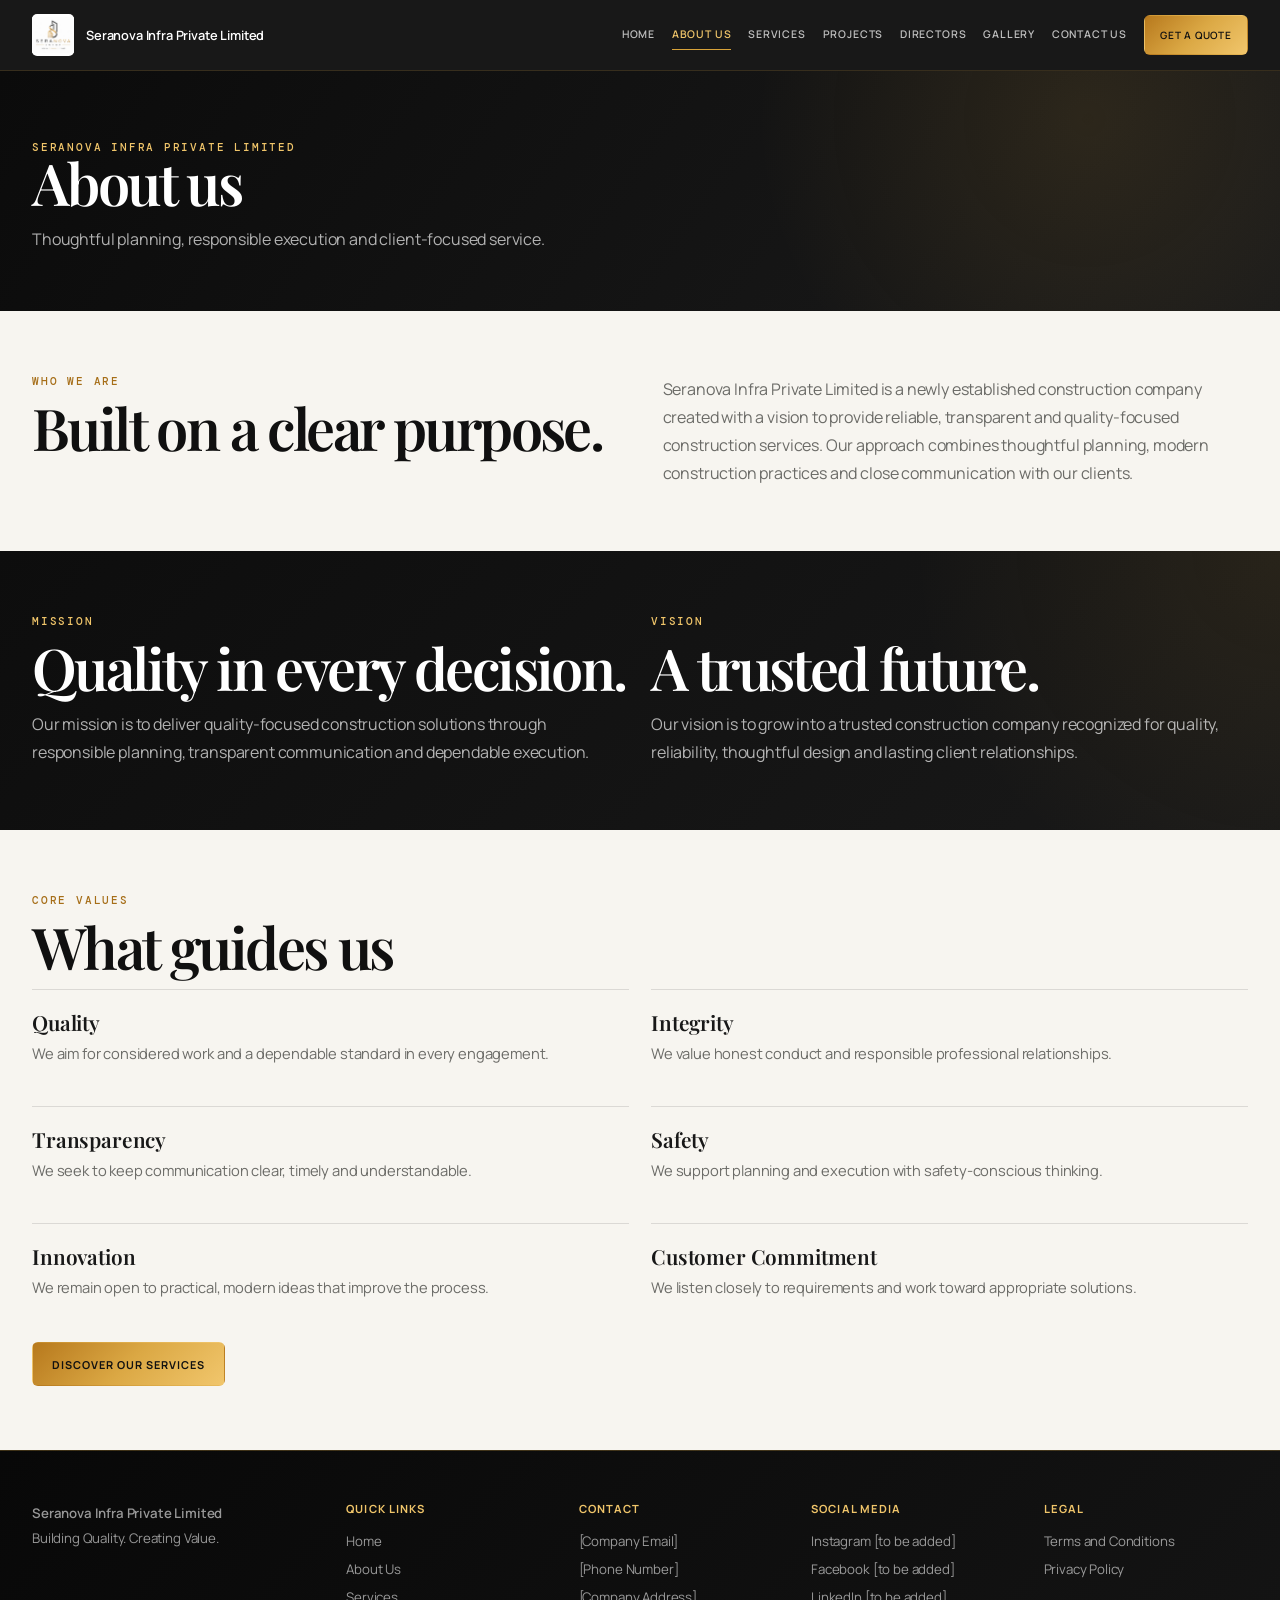
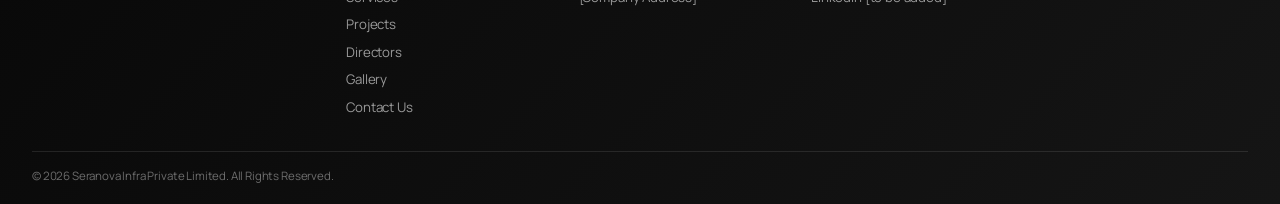
==== about.html @ 363732a7 "Removed the folder" ====
<!doctype html>
<html lang="en">

<head>
    <meta charset="utf-8">
    <meta name="viewport" content="width=device-width, initial-scale=1">

    <title>About Us | Seranova Infra Private Limited</title>

    <meta
        name="description"
        content="Learn about the vision, mission and values of Seranova Infra Private Limited."
    >

    <link rel="icon" type="image/jpeg" href="favicon.jpeg?v=1">
    <link rel="stylesheet" href="style.css">
</head>

<body>

    <!-- Header -->
    <header class="header">
        <nav class="nav wrap" aria-label="Main navigation">

            <a class="brand" href="index.html">
               <img
                    src="favicon.jpeg"
                    alt="Seranova Infra Private Limited Logo"
                    class="brand-logo"
                >
                <span>Seranova Infra Private Limited</span>
            </a>

            <button
                class="menu"
                aria-label="Toggle navigation"
                aria-expanded="false"
            >
                ☰
            </button>

            <div class="links">

                <a href="index.html">
                    HOME
                </a>

                <a href="about.html" aria-current="page">
                    ABOUT US
                </a>

                <a href="services.html">
                    SERVICES
                </a>

                <a href="projects.html">
                    PROJECTS
                </a>

                <a href="directors.html">
                    DIRECTORS
                </a>

                <a href="gallery.html">
                    GALLERY
                </a>

                <a href="contact.html">
                    CONTACT US
                </a>

                <a class="btn" href="contact.html">
                    GET A QUOTE
                </a>

            </div>

            <a class="btn" href="contact.html">
                GET A QUOTE
            </a>

        </nav>
    </header>


    <!-- Main Content -->
    <main>

        <!-- Page Hero -->
        <section class="page-hero">
            <div class="wrap">

                <p class="eyebrow">
                    Seranova Infra Private Limited
                </p>

                <h1 class="title">
                    About us
                </h1>

                <p>
                    Thoughtful planning, responsible execution and
                    client-focused service.
                </p>

            </div>
        </section>


        <!-- Who We Are -->
        <section>
            <div class="wrap split">

                <div>

                    <p class="eyebrow">
                        Who we are
                    </p>

                    <h2 class="title">
                        Built on a clear purpose.
                    </h2>

                </div>

                <div>

                    <p class="lead">
                        Seranova Infra Private Limited is a newly established
                        construction company created with a vision to provide
                        reliable, transparent and quality-focused construction
                        services. Our approach combines thoughtful planning,
                        modern construction practices and close communication
                        with our clients.
                    </p>

                </div>

            </div>
        </section>


        <!-- Mission & Vision -->
        <section class="dark">
            <div class="wrap grid2">

                <!-- Mission -->
                <div>

                    <p class="eyebrow">
                        Mission
                    </p>

                    <h2 class="title">
                        Quality in every decision.
                    </h2>

                    <p class="lead">
                        Our mission is to deliver quality-focused construction
                        solutions through responsible planning, transparent
                        communication and dependable execution.
                    </p>

                </div>


                <!-- Vision -->
                <div>

                    <p class="eyebrow">
                        Vision
                    </p>

                    <h2 class="title">
                        A trusted future.
                    </h2>

                    <p class="lead">
                        Our vision is to grow into a trusted construction
                        company recognized for quality, reliability,
                        thoughtful design and lasting client relationships.
                    </p>

                </div>

            </div>
        </section>


        <!-- Core Values -->
        <section>
            <div class="wrap">

                <p class="eyebrow">
                    Core values
                </p>

                <h2 class="title">
                    What guides us
                </h2>

                <div class="grid2">

                    <div class="value">
                        <h3>Quality</h3>

                        <p>
                            We aim for considered work and a dependable
                            standard in every engagement.
                        </p>
                    </div>


                    <div class="value">
                        <h3>Integrity</h3>

                        <p>
                            We value honest conduct and responsible
                            professional relationships.
                        </p>
                    </div>


                    <div class="value">
                        <h3>Transparency</h3>

                        <p>
                            We seek to keep communication clear, timely
                            and understandable.
                        </p>
                    </div>


                    <div class="value">
                        <h3>Safety</h3>

                        <p>
                            We support planning and execution with
                            safety-conscious thinking.
                        </p>
                    </div>


                    <div class="value">
                        <h3>Innovation</h3>

                        <p>
                            We remain open to practical, modern ideas
                            that improve the process.
                        </p>
                    </div>


                    <div class="value">
                        <h3>Customer Commitment</h3>

                        <p>
                            We listen closely to requirements and work
                            toward appropriate solutions.
                        </p>
                    </div>

                </div>


                <div class="actions">

                    <a class="btn" href="services.html">
                        DISCOVER OUR SERVICES
                    </a>

                </div>

            </div>
        </section>

    </main>


    <!-- Footer -->
    <footer class="footer">
        <div class="wrap">

            <div class="foot-grid">

                <!-- Company -->
                <div>

                    <a class="brand" href="index.html">
                        <i class="mark"></i>
                        Seranova Infra Private Limited
                    </a>

                    <p>
                        Building Quality. Creating Value.
                    </p>

                </div>


                <!-- Quick Links -->
                <div>

                    <h4>QUICK LINKS</h4>

                    <a href="index.html">Home</a>
                    <a href="about.html">About Us</a>
                    <a href="services.html">Services</a>
                    <a href="projects.html">Projects</a>
                    <a href="directors.html">Directors</a>
                    <a href="gallery.html">Gallery</a>
                    <a href="contact.html">Contact Us</a>

                </div>


                <!-- Contact -->
                <div>

                    <h4>CONTACT</h4>

                    <p>[Company Email]</p>
                    <p>[Phone Number]</p>
                    <p>[Company Address]</p>

                </div>


                <!-- Social Media -->
                <div>

                    <h4>SOCIAL MEDIA</h4>

                    <p>Instagram [to be added]</p>
                    <p>Facebook [to be added]</p>
                    <p>LinkedIn [to be added]</p>

                </div>

                 <div>

                    <h4>LEGAL</h4>

                    <p> Terms and Conditions</p>
                    <p>Privacy Policy</p>
                </div>

            </div>


            <div class="copyright">
                © 2026 Seranova Infra Private Limited. All Rights Reserved.
            </div>

        </div>
    </footer>


    <!-- JavaScript -->
    <script src="main.js"></script>

</body>

</html>
---- style.css ----
@import url(
    'https://fonts.googleapis.com/css2?family=DM+Mono:wght@400;500&family=Manrope:wght@400;500;600;700&family=Playfair+Display:wght@500;600&display=swap'
);


/* =========================================================
   SERANOVA INFRA
   BLACK + GOLD BRAND THEME
========================================================= */

:root {
    --black: #101010;
    --black-soft: #191919;
    --charcoal: #232323;

    --gold: #d7a239;
    --gold-light: #f0c56a;
    --gold-dark: #a66e18;

    --white: #ffffff;
    --cream: #f7f5f0;
    --paper: #fffdf9;

    --text: #181818;
    --muted: #6b6b67;

    --line: rgba(17, 17, 17, 0.12);
    --gold-line: rgba(215, 162, 57, 0.3);

    --radius: 12px;
    --radius-small: 7px;

    --max: 1220px;

    --shadow:
        0 15px 38px rgba(0, 0, 0, 0.07);

    --shadow-hover:
        0 20px 45px rgba(0, 0, 0, 0.11);

    scroll-padding-top: 74px;
}


/* =========================================================
   RESET
========================================================= */

* {
    box-sizing: border-box;
}

html {
    scroll-behavior: smooth;
}

body {
    margin: 0;

    background: var(--cream);

    color: var(--text);

    font:
        400 16px / 1.7
        Manrope,
        Arial,
        sans-serif;

    letter-spacing: -0.01em;
}

a {
    color: inherit;
    text-decoration: none;
}

img {
    display: block;
    max-width: 100%;
}

button,
input,
textarea {
    font: inherit;
}


/* =========================================================
   WRAPPER
========================================================= */

.wrap {
    width: min(
        var(--max),
        calc(100% - 64px)
    );

    margin-inline: auto;
}


/* =========================================================
   TYPOGRAPHY
========================================================= */

.eyebrow {
    margin: 0 0 10px;

    color: var(--gold-dark);

    font:
        500 0.7rem / 1.2
        'DM Mono',
        monospace;

    letter-spacing: 0.16em;

    text-transform: uppercase;
}

.title {
    margin: 0 0 14px;

    max-width: 900px;

    color: var(--black);

    font:
        600 clamp(2.3rem, 4.5vw, 4.4rem) / 1
        'Playfair Display',
        serif;

    letter-spacing: -0.045em;
}

.lead {
    max-width: 700px;

    margin: 0;

    color: var(--muted);

    font-size: 1rem;

    line-height: 1.75;
}


/* =========================================================
   BUTTONS
========================================================= */

.btn {
    display: inline-flex;

    align-items: center;
    justify-content: center;

    min-height: 44px;

    padding: 0.78rem 1.2rem;

    border: 1px solid transparent;

    border-radius: 6px;

    background:
        linear-gradient(
            135deg,
            #b7791d,
            #dba844,
            #f1c66c
        );

    color: #111111;

    font:
        700 0.68rem
        Manrope,
        sans-serif;

    letter-spacing: 0.09em;

    text-transform: uppercase;

    cursor: pointer;

    transition:
        transform 0.25s ease,
        box-shadow 0.25s ease,
        filter 0.25s ease;
}

.btn:hover,
.btn:focus-visible {
    transform: translateY(-2px);

    filter: brightness(1.05);

    box-shadow:
        0 10px 22px
        rgba(166, 110, 24, 0.24);
}

.btn.ghost {
    background: transparent;

    border-color: var(--gold);

    color: var(--gold-dark);
}

.btn.ghost:hover {
    background: var(--black);

    border-color: var(--black);

    color: var(--white);
}

.text-link {
    display: inline-flex;

    align-items: center;

    margin-top: auto;

    color: var(--gold-dark);

    font:
        600 0.71rem
        'DM Mono',
        monospace;

    letter-spacing: 0.09em;

    text-transform: uppercase;
}

.text-link:hover {
    color: var(--black);
}


/* =========================================================
   HEADER
========================================================= */

.header {
    position: sticky;

    top: 0;

    z-index: 100;

    background: rgba(17, 17, 17, 0.97);

    border-bottom:
        1px solid
        rgba(215, 162, 57, 0.16);

    backdrop-filter: blur(16px);

    -webkit-backdrop-filter: blur(16px);
}

.nav {
    height: 70px;

    display: flex;

    align-items: center;

    gap: 22px;
}


/* =========================================================
   BRAND
========================================================= */

.brand {
    display: flex;

    align-items: center;

    gap: 12px;

    margin-right: auto;

    color: #ffffff;

    white-space: nowrap;

    font:
        600 0.8rem
        Manrope,
        sans-serif;
}

.brand-logo {
    width: 42px;
    height: 42px;

    flex-shrink: 0;

    object-fit: contain;

    background: #ffffff;

    border-radius: 5px;
}


/* Hide old drawn logo */

.mark {
    display: none;
}


/* =========================================================
   NAVIGATION
========================================================= */

.links {
    display: flex;

    align-items: center;

    gap: clamp(12px, 1.3vw, 22px);
}

.links a {
    position: relative;

    padding: 6px 0;

    color: rgba(255, 255, 255, 0.72);

    font-size: 0.66rem;

    font-weight: 600;

    letter-spacing: 0.08em;

    white-space: nowrap;

    transition: color 0.2s ease;
}

.links a:not(.btn)::after {
    content: '';

    position: absolute;

    left: 0;
    right: 100%;
    bottom: 0;

    height: 1px;

    background: var(--gold);

    transition: right 0.25s ease;
}

.links a:not(.btn):hover::after,
.links a[aria-current='page']::after {
    right: 0;
}

.links a:hover,
.links a[aria-current='page'] {
    color: var(--gold-light);
}

.header .btn {
    min-height: 40px;
    padding: 0.65rem 0.95rem;
    font-size: 0.63rem;
    color: #111111;
}

/* Remove duplicate GET A QUOTE */

.nav > .btn {
    display: none;
}


/* =========================================================
   MOBILE MENU BUTTON
========================================================= */

.menu {
    display: none;

    padding: 7px;

    background: none;

    border: 0;

    color: var(--gold-light);

    font-size: 1.35rem;

    cursor: pointer;
}


/* =========================================================
   GLOBAL SECTION SPACING
========================================================= */

section {
    padding: 64px 0;
}

.section-head {
    max-width: 760px;

    margin-bottom: 28px;
}

.split {
    display: grid;

    grid-template-columns: 1fr 1fr;

    gap: 45px;
}

.grid2 {
    display: grid;

    grid-template-columns: repeat(2, 1fr);

    gap: 22px;
}


/* =========================================================
   HERO
========================================================= */

.hero {
    position: relative;

    min-height: 620px;

    display: flex;

    align-items: center;

    overflow: hidden;

    color: var(--white);

    background:
        linear-gradient(
            90deg,
            rgba(6, 6, 6, 0.92) 0%,
            rgba(6, 6, 6, 0.72) 46%,
            rgba(6, 6, 6, 0.3) 100%
        ),
        linear-gradient(
            0deg,
            rgba(0, 0, 0, 0.45),
            transparent 55%
        ),
        url(
            'https://images.unsplash.com/photo-1503387762-592deb58ef4e?auto=format&fit=crop&w=2200&q=90'
        )
        center / cover
        no-repeat;
}

.hero::after {
    content: '';

    position: absolute;

    left: 0;
    bottom: 0;

    width: 100%;
    height: 3px;

    background:
        linear-gradient(
            90deg,
            transparent,
            var(--gold),
            transparent
        );
}

.hero .wrap {
    position: relative;

    z-index: 2;

    padding: 55px 0 65px;
}

.hero .eyebrow {
    color: var(--gold-light);
}

.hero h1 {
    max-width: 980px;

    margin: 10px 0 18px;

    color: var(--white);

    font:
        600 clamp(3.3rem, 8vw, 7.5rem) / 0.9
        'Playfair Display',
        serif;

    letter-spacing: -0.055em;
}

.hero p {
    max-width: 630px;

    margin: 8px 0;

    color: rgba(255, 255, 255, 0.78);

    font-size: 0.96rem;

    line-height: 1.75;
}

.hero p:first-of-type {
    color: #ffffff;

    font-weight: 600;
}

.hero .ghost {
    border-color: rgba(255, 255, 255, 0.45);

    color: #ffffff;
}

.hero .ghost:hover {
    background: #ffffff;

    border-color: #ffffff;

    color: #111111;
}


/* =========================================================
   ACTIONS
========================================================= */

.actions {
    display: flex;

    align-items: center;

    gap: 12px;

    flex-wrap: wrap;

    margin-top: 24px;
}


/* =========================================================
   HOME INTRO PANEL
========================================================= */

.intro-panel {
    position: relative;

    z-index: 5;

    margin-top: -30px;

    padding-top: 0;
    padding-bottom: 48px;
}

.intro-shell {
    display: grid;

    grid-template-columns:
        1.1fr
        0.9fr;

    overflow: hidden;

    background: var(--white);

    border:
        1px solid
        rgba(215, 162, 57, 0.18);

    border-radius: var(--radius);

    box-shadow: var(--shadow);
}

.intro-copy {
    padding: 42px;
}

.intro-copy .title {
    max-width: 560px;

    font-size:
        clamp(
            2.1rem,
            3.5vw,
            3.5rem
        );
}

.intro-copy .lead {
    max-width: 590px;
}

.intro-copy .text-link {
    margin-top: 16px;
}

/* =========================================================
   CODE-BASED ANIMATED SHOWCASE
========================================================= */

.intro-visual.brand-showcase {
    position: relative;

    min-width: 0;
    min-height: 290px;

    display: flex;
    flex-direction: column;
    justify-content: center;

    padding: 30px 0;

    overflow: hidden;

    background:
        radial-gradient(
            circle at 100% 0%,
            rgba(215, 162, 57, 0.14),
            transparent 35%
        ),
        linear-gradient(
            145deg,
            #111111,
            #1c1c1c
        );
}


/* =========================================
   HEADING
========================================= */

.showcase-heading {
    display: flex;

    align-items: center;
    justify-content: center;

    gap: 12px;

    padding: 0 25px;

    margin-bottom: 22px;
}

.showcase-heading p {
    margin: 0;

    flex-shrink: 0;

    color: rgba(255, 255, 255, 0.72);

    font:
        600 0.61rem
        Manrope,
        sans-serif;

    letter-spacing: 0.18em;
}

.showcase-line {
    height: 1px;

    width: 55px;

    background:
        linear-gradient(
            90deg,
            transparent,
            var(--gold)
        );
}

.showcase-line:last-child {
    background:
        linear-gradient(
            90deg,
            var(--gold),
            transparent
        );
}


/* =========================================
   MARQUEE
========================================= */

.brand-marquee {
    position: relative;

    width: 100%;

    overflow: hidden;

    margin: 6px 0;

    -webkit-mask-image:
        linear-gradient(
            90deg,
            transparent 0%,
            #000 12%,
            #000 88%,
            transparent 100%
        );

    mask-image:
        linear-gradient(
            90deg,
            transparent 0%,
            #000 12%,
            #000 88%,
            transparent 100%
        );
}


/* =========================================
   MOVING TRACK
========================================= */

.brand-track {
    display: flex;

    align-items: center;

    gap: 12px;

    width: max-content;

    animation:
        seranovaMarquee
        24s
        linear
        infinite;
}


/* Second row moves opposite direction */

.brand-marquee.reverse .brand-track {
    animation:
        seranovaMarqueeReverse
        27s
        linear
        infinite;
}


/* =========================================
   MATERIAL CARDS
========================================= */

.material-card {
    width: 112px;
    height: 64px;

    flex-shrink: 0;

    display: flex;
    flex-direction: column;

    align-items: center;
    justify-content: center;

    gap: 5px;

    border:
        1px solid
        rgba(255, 255, 255, 0.12);

    border-radius: 6px;

    background:
        rgba(255, 255, 255, 0.045);

    color:
        rgba(255, 255, 255, 0.72);

    font:
        600 0.57rem
        Manrope,
        sans-serif;

    letter-spacing: 0.1em;

    transition:
        transform 0.3s ease,
        border-color 0.3s ease,
        background 0.3s ease,
        color 0.3s ease;
}


/* Card icon */

.material-icon {
    font:
        500 1.05rem
        'Playfair Display',
        serif;

    color: var(--gold-light);
}


/* Gold highlighted card */

.material-card.gold-card {
    background:
        linear-gradient(
            135deg,
            #a86c17,
            #d7a239,
            #f1c66d
        );

    border-color:
        rgba(255, 255, 255, 0.14);

    color: #111111;

    box-shadow:
        0 8px 24px
        rgba(190, 132, 30, 0.22);
}

.material-card.gold-card .material-icon {
    color: #111111;
}


/* Hover */

.material-card:hover {
    transform: translateY(-3px);

    border-color:
        rgba(215, 162, 57, 0.6);

    background:
        rgba(215, 162, 57, 0.1);

    color: #ffffff;
}

.material-card.gold-card:hover {
    background:
        linear-gradient(
            135deg,
            #b8791c,
            #e0ab45,
            #f5cf7b
        );

    color: #111111;
}


/* =========================================
   BOTTOM DESIGN / BUILD / TRUST
========================================= */

.showcase-footer {
    display: flex;

    align-items: center;
    justify-content: center;

    gap: 12px;

    margin-top: 22px;

    color:
        rgba(255, 255, 255, 0.56);

    font:
        500 0.58rem
        Manrope,
        sans-serif;

    letter-spacing: 0.2em;
}

.showcase-footer i {
    width: 3px;
    height: 3px;

    background: var(--gold);

    border-radius: 50%;
}


/* =========================================
   ANIMATIONS
========================================= */

@keyframes seranovaMarquee {

    from {
        transform:
            translateX(0);
    }

    to {
        transform:
            translateX(-50%);
    }

}


@keyframes seranovaMarqueeReverse {

    from {
        transform:
            translateX(-50%);
    }

    to {
        transform:
            translateX(0);
    }

}


/* Pause when mouse is over it */

.brand-marquee:hover .brand-track {
    animation-play-state: paused;
}


/* =========================================================
   MOBILE
========================================================= */

@media (max-width: 650px) {

    .intro-visual.brand-showcase {
        min-height: 250px;

        padding: 25px 0;
    }

    .material-card {
        width: 95px;
        height: 58px;

        font-size: 0.52rem;
    }

    .material-icon {
        font-size: 0.95rem;
    }

    .brand-track {
        gap: 10px;
    }

    .showcase-heading {
        margin-bottom: 16px;
    }

    .showcase-footer {
        margin-top: 17px;

        font-size: 0.53rem;
    }

}

/* =========================================================
   WHAT WE DO
========================================================= */

.what {
    padding: 50px 0 60px;
}

.what-grid {
    display: grid;

    grid-template-columns:
        repeat(3, 1fr);

    gap: 14px;
}

.what-card {
    position: relative;

    min-height: 205px;

    padding: 26px;

    background: var(--white);

    border:
        1px solid
        rgba(17, 17, 17, 0.09);

    border-radius: var(--radius-small);

    transition:
        transform 0.25s ease,
        box-shadow 0.25s ease;
}

.what-card::before {
    content: '';

    position: absolute;

    top: 0;
    left: 0;
    right: 0;

    height: 3px;

    background:
        linear-gradient(
            90deg,
            var(--gold-dark),
            var(--gold-light),
            transparent
        );
}

.what-card:hover {
    transform: translateY(-4px);

    box-shadow: var(--shadow);
}

.what-number {
    color: var(--gold-dark);

    font:
        500 0.7rem
        'DM Mono',
        monospace;
}

.what-card h3 {
    margin: 24px 0 9px;

    font:
        600 1.45rem / 1.2
        'Playfair Display',
        serif;
}

.what-card p {
    margin: 0;

    color: var(--muted);

    font-size: 0.91rem;

    line-height: 1.65;
}


/* =========================================================
   CONSTRUCTION PACKAGES
========================================================= */

.packages {
    display: grid;

    grid-template-columns:
        repeat(4, 1fr);

    gap: 14px;
}

.package {
    min-height: 265px;

    display: flex;

    flex-direction: column;

    padding: 25px 22px;

    background: var(--white);

    border:
        1px solid
        rgba(17, 17, 17, 0.1);

    border-radius: var(--radius-small);

    transition:
        transform 0.25s ease,
        box-shadow 0.25s ease;
}

.package:hover {
    transform: translateY(-4px);

    box-shadow: var(--shadow);
}

.package h3 {
    margin: 4px 0;

    font:
        600 1.6rem
        'Playfair Display',
        serif;
}

.package p {
    margin: 8px 0;

    color: var(--muted);

    font-size: 0.9rem;

    line-height: 1.65;
}

.price {
    margin: 6px 0 12px;

    color: var(--gold-dark);

    font:
        500 0.76rem
        'DM Mono',
        monospace;
}

.note {
    max-width: 790px;

    margin: 16px 0 0;

    color: var(--muted);

    font-size: 0.8rem;
}


/* =========================================================
   DARK SECTION
========================================================= */

.dark {
    background:
        radial-gradient(
            circle at 100% 0%,
            rgba(215, 162, 57, 0.09),
            transparent 28%
        ),
        linear-gradient(
            135deg,
            #0d0d0d,
            #191919
        );

    color: #ffffff;
}

.dark .title {
    color: #ffffff;
}

.dark .eyebrow {
    color: var(--gold-light);
}

.dark .lead {
    color: rgba(255, 255, 255, 0.68);
}


/* =========================================================
   PRINCIPLES
========================================================= */

.principles {
    display: grid;

    grid-template-columns:
        repeat(3, 1fr);

    overflow: hidden;

    border:
        1px solid
        rgba(215, 162, 57, 0.2);

    border-radius: var(--radius-small);
}

.principle {
    min-height: 125px;

    padding: 22px;

    border-right:
        1px solid
        rgba(255, 255, 255, 0.1);

    border-bottom:
        1px solid
        rgba(255, 255, 255, 0.1);
}

.principle b {
    font:
        600 1.05rem
        'Playfair Display',
        serif;
}

.principle p {
    margin: 6px 0 0;

    color:
        rgba(255, 255, 255, 0.62);

    font-size: 0.86rem;

    line-height: 1.6;
}


/* =========================================================
   CTA
========================================================= */

.cta {
    padding: 52px 0;

    background:
        linear-gradient(
            135deg,
            #f3efe6,
            #e8ddc7
        );
}

.cta-row {
    display: flex;

    align-items: center;

    justify-content:
        space-between;

    gap: 30px;
}

.cta .title {
    max-width: 720px;

    font-size:
        clamp(
            2rem,
            3.5vw,
            3.3rem
        );
}


/* =========================================================
   PAGE HERO
========================================================= */

.page-hero {
    position: relative;

    overflow: hidden;

    padding: 70px 0 58px;

    background:
        radial-gradient(
            circle at 85% 20%,
            rgba(215, 162, 57, 0.11),
            transparent 30%
        ),
        linear-gradient(
            125deg,
            #0b0b0b,
            #1b1b1b
        );

    color: #ffffff;
}

.page-hero .title {
    color: #ffffff;
}

.page-hero .eyebrow {
    color: var(--gold-light);
}

.page-hero p {
    max-width: 620px;

    margin: 0;

    color:
        rgba(255, 255, 255, 0.68);
}


/* =========================================================
   ABOUT VALUES
========================================================= */

.value {
    padding: 18px 0;

    border-top:
        1px solid
        var(--line);
}

.value h3 {
    margin: 0 0 5px;

    font:
        600 1.3rem
        'Playfair Display',
        serif;
}

.value p {
    margin: 0;

    color: var(--muted);

    font-size: 0.92rem;
}


/* =========================================================
   SERVICES
========================================================= */

.service-grid {
    display: grid;

    grid-template-columns:
        repeat(3, 1fr);

    gap: 14px;
}

.service {
    min-height: 200px;

    padding: 26px;

    background: #ffffff;

    border:
        1px solid
        rgba(17, 17, 17, 0.1);

    border-radius: var(--radius-small);

    transition:
        transform 0.25s ease,
        box-shadow 0.25s ease;
}

.service:hover {
    transform: translateY(-3px);

    box-shadow: var(--shadow);
}

.service h3 {
    margin: 8px 0;

    font:
        600 1.4rem
        'Playfair Display',
        serif;
}

.service p {
    color: var(--muted);

    font-size: 0.91rem;
}


/* =========================================================
   SERVICE DETAILS
========================================================= */

.detail {
    margin-top: 16px;

    padding: 30px;

    background: #ffffff;

    border:
        1px solid
        var(--line);

    border-radius: var(--radius-small);
}

.detail-top {
    display: flex;

    justify-content:
        space-between;

    align-items: baseline;

    gap: 20px;

    padding-bottom: 15px;

    border-bottom:
        1px solid
        var(--gold-line);
}

.detail h3 {
    margin: 0;

    font:
        600 1.9rem
        'Playfair Display',
        serif;
}

.specs {
    display: grid;

    grid-template-columns:
        repeat(3, 1fr);

    margin: 20px 0;
}

.spec {
    display: flex;

    justify-content:
        space-between;

    gap: 10px;

    padding: 10px;

    border-bottom:
        1px solid
        var(--line);

    font-size: 0.84rem;
}

.spec span {
    color: var(--muted);

    text-align: right;
}


/* =========================================================
   PROJECTS
========================================================= */

.project-grid {
    display: grid;

    grid-template-columns:
        repeat(3, 1fr);

    gap: 16px;
}

.placeholder-card {
    overflow: hidden;

    background: #ffffff;

    border:
        1px solid
        var(--line);

    border-radius: var(--radius-small);

    transition:
        transform 0.25s ease,
        box-shadow 0.25s ease;
}

.placeholder-card:hover {
    transform: translateY(-4px);

    box-shadow: var(--shadow);
}

.ph-img {
    height: 190px;

    display: grid;

    place-items: center;

    background:
        linear-gradient(
            135deg,
            #111111,
            #4b3b1f
        );

    color: var(--gold-light);

    font:
        500 0.7rem
        'DM Mono',
        monospace;
}

.card-copy {
    padding: 20px;
}

.card-copy h3 {
    margin: 0 0 10px;

    font:
        600 1.4rem
        'Playfair Display',
        serif;
}

.card-copy p {
    margin: 4px 0;

    color: var(--muted);

    font-size: 0.86rem;
}

.empty {
    padding: 28px;

    background: #ffffff;

    border:
        1px solid
        var(--line);

    border-left:
        3px solid
        var(--gold);

    border-radius: var(--radius-small);

    color: var(--muted);
}


/* =========================================================
   DIRECTORS
========================================================= */

.leadership {
    display: grid;

    grid-template-columns:
        repeat(5, 1fr);

    gap: 14px;
}

.director {
    overflow: hidden;

    background: #ffffff;

    border:
        1px solid
        var(--line);

    border-radius: var(--radius-small);
}

.portrait {
    aspect-ratio: 1;

    display: grid;

    place-items: center;

    background:
        linear-gradient(
            140deg,
            #eeeae3,
            #d9d2c5
        );

    color: #676159;

    font:
        500 0.68rem
        'DM Mono',
        monospace;

    text-align: center;
}

.director .card-copy {
    padding: 17px;
}

.director h3 {
    margin: 0;

    font:
        600 1.12rem
        'Playfair Display',
        serif;
}

.role {
    margin: 4px 0 9px;

    color: var(--gold-dark);

    font:
        500 0.68rem
        'DM Mono',
        monospace;
}


/* =========================================================
   GALLERY
========================================================= */

.gallery-tabs {
    display: flex;

    gap: 8px;

    flex-wrap: wrap;

    margin-bottom: 20px;
}

.filter {
    padding: 0.6rem 0.85rem;

    background: transparent;

    border:
        1px solid
        var(--line);

    border-radius: 4px;

    font:
        600 0.7rem
        Manrope,
        sans-serif;

    cursor: pointer;
}

.filter.active,
.filter:hover {
    background: var(--black);

    border-color: var(--black);

    color: var(--gold-light);
}

.gallery {
    columns: 3;

    column-gap: 14px;
}

.gallery-item {
    display: block;

    width: 100%;

    margin: 0 0 14px;

    padding: 0;

    overflow: hidden;

    break-inside: avoid;

    border: 0;

    border-radius: var(--radius-small);

    background: none;

    cursor: pointer;
}

.gallery-item div {
    min-height: 180px;

    display: grid;

    place-items: center;

    background:
        linear-gradient(
            135deg,
            #111111,
            #41341f
        );

    color: var(--gold-light);

    font-size: 0.7rem;
}

.gallery-item:nth-child(2n) div {
    min-height: 240px;
}

.gallery-item:nth-child(3n) div {
    min-height: 205px;
}


/* =========================================================
   LIGHTBOX
========================================================= */

.lightbox {
    position: fixed;

    inset: 0;

    z-index: 200;

    display: none;

    place-items: center;

    padding: 30px;

    background:
        rgba(5, 5, 5, 0.96);

    color: #ffffff;
}

.lightbox.open {
    display: grid;
}

.lightbox figure {
    margin: 0;

    text-align: center;
}

.lightbox .visual {
    width: min(80vw, 700px);

    height: min(60vh, 500px);

    display: grid;

    place-items: center;

    background:
        linear-gradient(
            145deg,
            #111111,
            #6f5220
        );

    border-radius: var(--radius-small);
}

.lightbox nav {
    display: flex;

    justify-content: center;

    gap: 8px;

    margin-top: 14px;
}

.lightbox button {
    padding: 0.55rem 0.8rem;

    background: none;

    border:
        1px solid
        rgba(255, 255, 255, 0.3);

    color: #ffffff;

    cursor: pointer;
}


/* =========================================================
   CONTACT
========================================================= */

.contact-layout {
    display: grid;

    grid-template-columns:
        1.25fr
        0.75fr;

    gap: 45px;
}

.form {
    padding: 30px;

    background: #ffffff;

    border:
        1px solid
        var(--line);

    border-radius: var(--radius-small);
}

.field {
    display: grid;

    gap: 6px;

    margin-bottom: 16px;
}

.field label {
    font-size: 0.72rem;

    font-weight: 600;

    letter-spacing: 0.07em;
}

.field input,
.field textarea {
    width: 100%;

    padding: 12px 13px;

    background: #ffffff;

    border:
        1px solid
        var(--line);

    border-radius: 4px;
}

.field input:focus,
.field textarea:focus {
    outline: none;

    border-color: var(--gold);

    box-shadow:
        0 0 0 3px
        rgba(215, 162, 57, 0.15);
}

.field textarea {
    min-height: 120px;

    resize: vertical;
}

.form-status {
    margin: 12px 0 0;

    color: var(--muted);

    font-size: 0.82rem;
}

.contact-list {
    border-top:
        1px solid
        var(--line);
}

.contact-list div {
    padding: 14px 0;

    border-bottom:
        1px solid
        var(--line);
}

.contact-list b {
    display: block;

    margin-bottom: 3px;

    color: var(--gold-dark);

    font-size: 0.7rem;
}


/* =========================================================
   MAP
========================================================= */

.map {
    min-height: 240px;

    margin-top: 35px;

    display: grid;

    place-items: center;

    text-align: center;

    background:
        linear-gradient(
            135deg,
            #ebe7df,
            #d9d3c8
        );

    border:
        1px solid
        var(--gold-line);

    border-radius: var(--radius-small);
}


/* =========================================================
   FOOTER
========================================================= */

.footer {
    padding: 48px 0 18px;

    background:
        linear-gradient(
            135deg,
            #080808,
            #151515
        );

    border-top:
        1px solid
        rgba(215, 162, 57, 0.25);

    color:
        rgba(255, 255, 255, 0.64);
}

.foot-grid {
    display: grid;

    grid-template-columns:
        1.4fr
        1fr
        1fr
        1fr
        1fr;

    gap: 28px;

    align-items: start;
}
.footer h4 {
    margin: 0 0 12px;

    color: var(--gold-light);

    font-size: 0.7rem;

    letter-spacing: 0.1em;
}

.footer p,
.footer a {
    display: block;

    margin: 5px 0;

    color:
        rgba(255, 255, 255, 0.58);

    font-size: 0.83rem;
}

.footer a:hover {
    color: var(--gold-light);
}

.footer .brand-logo {
    width: 42px;
    height: 42px;
}

.copyright {
    margin-top: 28px;

    padding-top: 14px;

    border-top:
        1px solid
        rgba(255, 255, 255, 0.1);

    color:
        rgba(255, 255, 255, 0.4);

    font-size: 0.72rem;
}


/* =========================================================
   ANIMATION
========================================================= */

.reveal {
    animation: rise 0.55s ease both;
}

@keyframes rise {

    from {
        opacity: 0;

        transform: translateY(12px);
    }

    to {
        opacity: 1;

        transform: translateY(0);
    }

}


/* =========================================================
   TABLET
========================================================= */

@media (max-width: 1000px) {

    .wrap {
        width:
            min(
                var(--max),
                calc(100% - 44px)
            );
    }

    .packages {
        grid-template-columns:
            repeat(2, 1fr);
    }

    .leadership {
        grid-template-columns:
            repeat(3, 1fr);
    }

}


/* =========================================================
   MOBILE NAVIGATION
========================================================= */

@media (max-width: 900px) {

    .nav {
        height: 66px;
    }

    .brand-logo {
        width: 38px;
        height: 38px;
    }

    .menu {
        display: block;
    }

    .links {
        position: absolute;

        top: 66px;
        left: 0;
        right: 0;

        display: none;

        flex-direction: column;

        align-items: stretch;

        gap: 0;

        padding: 16px 22px 20px;

        background:
            rgba(
                12,
                12,
                12,
                0.99
            );
    }

    .links.open {
        display: flex;
    }

    .links a:not(.btn) {
        padding: 12px 2px;

        border-bottom:
            1px solid
            rgba(255, 255, 255, 0.08);
    }

    .links a:not(.btn)::after {
        display: none;
    }

    .links .btn {
        display: flex;

        margin-top: 14px;
    }

    .hero {
        min-height: 560px;
    }

    .hero .wrap {
        padding: 50px 0;
    }

    .intro-shell {
        grid-template-columns: 1fr;
    }

    .intro-visual {
        min-height: 220px;
    }

    .what-grid {
        grid-template-columns:
            repeat(2, 1fr);
    }

    .split,
    .contact-layout {
        grid-template-columns: 1fr;
    }

    .service-grid,
    .project-grid {
        grid-template-columns:
            repeat(2, 1fr);
    }

    .foot-grid {
        grid-template-columns:
            repeat(2, 1fr);
    }

}


/* =========================================================
   MOBILE
========================================================= */

@media (max-width: 650px) {

    .wrap {
        width:
            calc(
                100% - 30px
            );
    }

    section {
        padding: 48px 0;
    }

    .brand {
        gap: 8px;

        font-size: 0.7rem;
    }

    .brand-logo {
        width: 36px;
        height: 36px;
    }

    .hero {
        min-height: 520px;

        background-position:
            58% center;
    }

    .hero .wrap {
        padding: 42px 0;
    }

    .hero h1 {
        font-size:
            clamp(
                2.8rem,
                13vw,
                5rem
            );
    }

    .intro-panel {
        margin-top: -20px;

        padding-bottom: 35px;
    }

    .intro-copy {
        padding: 26px;
    }

    .intro-visual {
        min-height: 190px;
    }

    .what {
        padding: 38px 0 48px;
    }

    .what-grid,
    .packages,
    .service-grid,
    .project-grid,
    .grid2 {
        grid-template-columns: 1fr;
    }

    .principles {
        grid-template-columns: 1fr;
    }

    .principle {
        min-height: auto;

        border-right: 0;
    }

    .cta {
        padding: 42px 0;
    }

    .cta-row {
        flex-direction: column;

        align-items: flex-start;

        gap: 18px;
    }

    .page-hero {
        padding: 52px 0 44px;
    }

    .detail {
        padding: 22px;
    }

    .detail-top {
        display: block;
    }

    .specs {
        grid-template-columns: 1fr;
    }

    .spec {
        flex-direction: column;

        align-items: flex-start;

        gap: 3px;
    }

    .spec span {
        text-align: left;
    }

    .leadership {
        grid-template-columns:
            repeat(2, 1fr);
    }

    .gallery {
        columns: 2;
    }

    .form {
        padding: 22px;
    }

}


/* =========================================================
   SMALL MOBILE
========================================================= */

@media (max-width: 430px) {

    .wrap {
        width:
            calc(
                100% - 26px
            );
    }

    .brand span {
        max-width: 180px;

        overflow: hidden;

        text-overflow: ellipsis;
    }

    .hero h1 {
        font-size: 2.7rem;
    }

    .leadership {
        grid-template-columns: 1fr;
    }

    .gallery {
        columns: 1;
    }

    .foot-grid {
        grid-template-columns: 1fr;
    }

}


/* =========================================================
   ACCESSIBILITY
========================================================= */

:focus-visible {
    outline:
        2px solid
        var(--gold-light);

    outline-offset: 3px;
}


/* =========================================================
   REDUCED MOTION
========================================================= */

@media (prefers-reduced-motion: reduce) {

    html {
        scroll-behavior: auto;
    }

    *,
    *::before,
    *::after {
        animation-duration:
            0.01ms !important;

        animation-iteration-count:
            1 !important;

        transition-duration:
            0.01ms !important;

        scroll-behavior:
            auto !important;
    }

}

/* =========================================================
   HERO - TWO COLUMN PREMIUM LAYOUT
========================================================= */

.hero {
    min-height: 610px;

    display: flex;
    align-items: center;

    background:
        linear-gradient(
            90deg,
            rgba(5, 5, 5, 0.94) 0%,
            rgba(5, 5, 5, 0.72) 48%,
            rgba(5, 5, 5, 0.35) 100%
        ),
        url(
            'https://images.unsplash.com/photo-1503387762-592deb58ef4e?auto=format&fit=crop&w=2200&q=90'
        )
        center / cover no-repeat;
}


/* Hero Layout */

.hero-grid {
    width: 100%;

    display: grid;

    grid-template-columns:
        minmax(0, 1.45fr)
        minmax(340px, 0.65fr);

    align-items: center;

    gap: 55px;

    padding: 55px 0;
}


/* =========================================================
   LEFT HERO CONTENT
========================================================= */

.hero-content {
    max-width: 900px;
}

.hero-content .eyebrow {
    margin-bottom: 16px;

    color: var(--gold-light);
}


/* Smaller company name */

.hero-content h1 {
    max-width: 850px;

    margin: 0 0 20px;

    color: #ffffff;

    font:
        600 clamp(3rem, 6vw, 6.2rem) / 0.92
        'Playfair Display',
        serif;

    letter-spacing: -0.05em;
}


.hero-tagline {
    margin: 0 0 10px;

    color: #ffffff;

    font-size: 1.05rem;

    font-weight: 600;
}


.hero-description {
    max-width: 650px;

    margin: 0;

    color: rgba(255, 255, 255, 0.72);

    font-size: 0.96rem;

    line-height: 1.75;
}


/* =========================================================
   RIGHT QUOTE CARD
========================================================= */

.hero-quote-card {
    width: 100%;

    padding: 30px;

    background:
        linear-gradient(
            145deg,
            rgba(41, 39, 35, 0.94),
            rgba(24, 24, 22, 0.96)
        );

    border:
        1px solid
        rgba(240, 197, 106, 0.35);

    border-radius: 18px;

    box-shadow:
        0 24px 60px
        rgba(0, 0, 0, 0.35);

    backdrop-filter: blur(18px);

    -webkit-backdrop-filter: blur(18px);
}


.quote-eyebrow {
    margin: 0 0 8px;

    color: var(--gold-light);

    font:
        600 0.64rem
        'DM Mono',
        monospace;

    letter-spacing: 0.16em;
}


.hero-quote-card h2 {
    margin: 0 0 8px;

    color: #ffffff;

    font:
        600 1.8rem / 1.15
        'Playfair Display',
        serif;
}


.quote-intro {
    margin: 0 0 23px;

    color: rgba(255, 255, 255, 0.68);

    font-size: 0.86rem;

    line-height: 1.55;
}


/* =========================================================
   QUOTE FORM
========================================================= */

.hero-quote-form {
    display: grid;

    gap: 17px;
}


.quote-row {
    display: grid;

    grid-template-columns:
        repeat(2, 1fr);

    gap: 12px;
}


.quote-field {
    display: grid;

    gap: 7px;
}


.quote-field label {
    color: rgba(255, 255, 255, 0.78);

    font-size: 0.68rem;

    font-weight: 700;

    letter-spacing: 0.05em;
}


.quote-field input,
.quote-field select {
    width: 100%;

    height: 48px;

    padding: 0 14px;

    border:
        1px solid
        rgba(255, 255, 255, 0.12);

    border-radius: 7px;

    background: rgba(255, 255, 255, 0.95);

    color: #191919;

    font-size: 0.9rem;

    outline: none;
}


.quote-field input:focus,
.quote-field select:focus {
    border-color: var(--gold);

    box-shadow:
        0 0 0 3px
        rgba(215, 162, 57, 0.16);
}


/* =========================================================
   QUOTE BUTTON
========================================================= */

.quote-submit {
    width: 100%;

    min-height: 50px;

    border: 0;

    border-radius: 7px;

    background:
        linear-gradient(
            135deg,
            #b8791c,
            #dda842,
            #f1c66c
        );

    color: #111111;

    font-size: 0.74rem;

    font-weight: 800;

    letter-spacing: 0.06em;

    cursor: pointer;

    transition:
        transform 0.25s ease,
        box-shadow 0.25s ease;
}


.quote-submit:hover {
    transform: translateY(-2px);

    box-shadow:
        0 10px 25px
        rgba(215, 162, 57, 0.25);
}


/* =========================================================
   SMALL NOTES
========================================================= */

.quote-notes {
    display: flex;

    flex-direction: column;

    gap: 5px;

    margin-top: 18px;

    color: rgba(255, 255, 255, 0.55);

    font-size: 0.76rem;
}


.quote-notes span::before {
    content: '✓';

    margin-right: 7px;

    color: var(--gold-light);
}


/* =========================================================
   RESPONSIVE
========================================================= */

@media (max-width: 950px) {

    .hero-grid {
        grid-template-columns: 1fr;

        gap: 35px;
    }

    .hero-content {
        max-width: 800px;
    }

    .hero-quote-card {
        max-width: 600px;
    }

}


@media (max-width: 600px) {

    .hero-grid {
        padding: 42px 0;
    }

    .hero-content h1 {
        font-size:
            clamp(
                2.7rem,
                13vw,
                4.5rem
            );
    }

    .hero-quote-card {
        padding: 23px;
    }

    .quote-row {
        grid-template-columns: 1fr;
    }

}
/* =========================================================
   HERO POSITION ADJUSTMENTS
========================================================= */

/* Move company name/content slightly to the right */
.hero-content {
    padding-left: 35px;
}


/* Move quote box slightly left and down */
.hero-quote-card {
    transform: translate(-28px, 25px);
}


/* Keep mobile layout normal */
@media (max-width: 950px) {

    .hero-content {
        padding-left: 0;
    }

    .hero-quote-card {
        transform: none;
    }

}
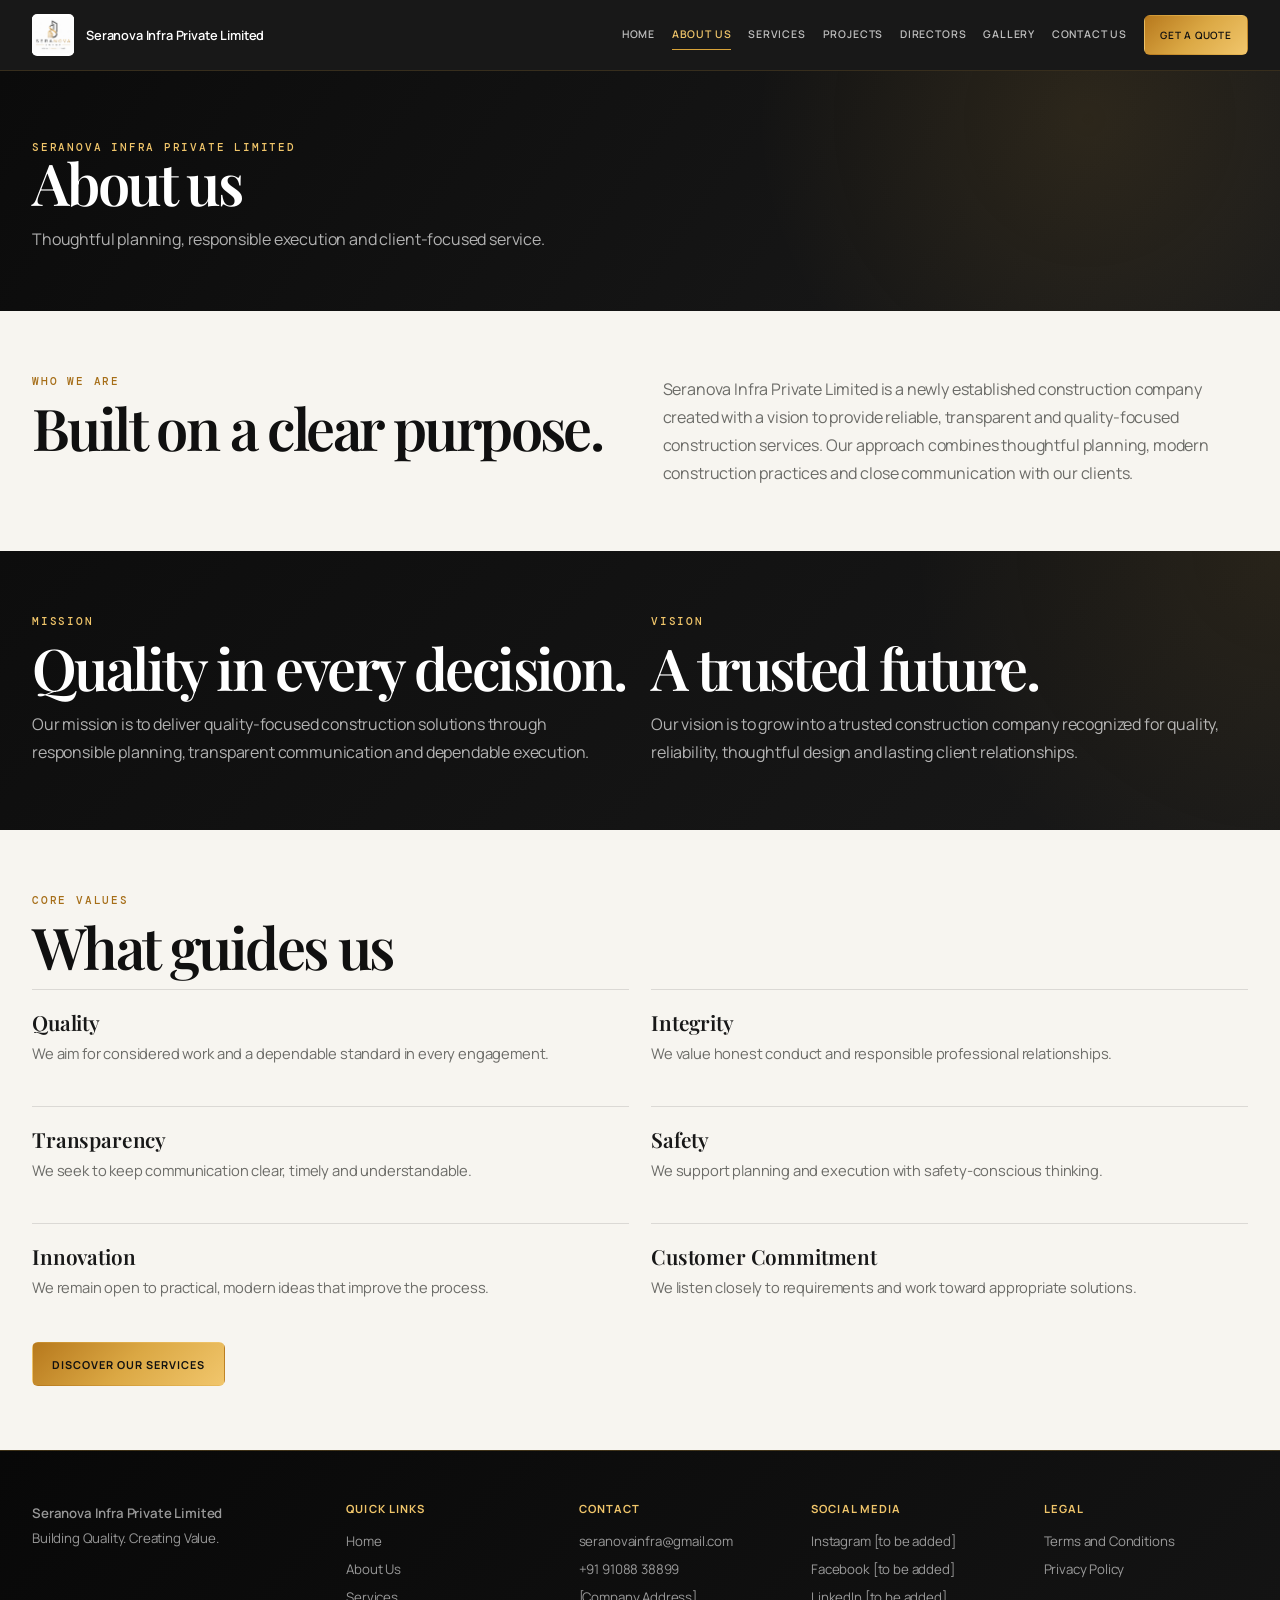
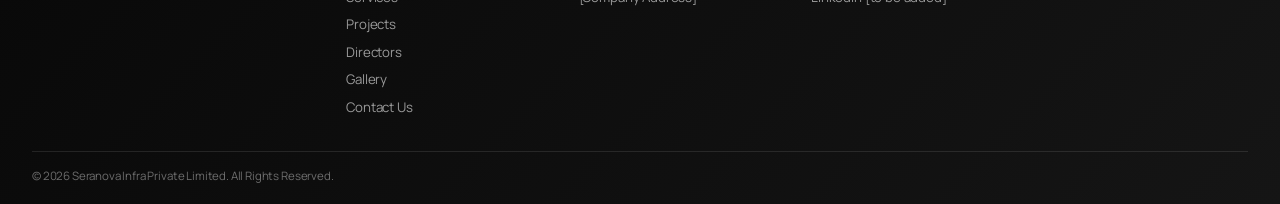
==== commit 06ded01f: "Changes" ====
--- a/about.html
+++ b/about.html
@@ -319,8 +319,17 @@
 
                     <h4>CONTACT</h4>
 
-                    <p>[Company Email]</p>
-                    <p>[Phone Number]</p>
+                    <a
+    href="https://mail.google.com/mail/?view=cm&fs=1&to=YOURGMAIL@gmail.com"
+    target="_blank"
+    rel="noopener noreferrer"
+    class="footer-email"
+>
+    seranovainfra@gmail.com
+</a>
+<a href="tel:+919108838899" class="footer-phone">
+    +91 91088 38899
+</a>
                     <p>[Company Address]</p>
 
                 </div>
@@ -341,8 +350,8 @@
 
                     <h4>LEGAL</h4>
 
-                    <p> Terms and Conditions</p>
-                    <p>Privacy Policy</p>
+<a href="/terms-and-conditions">Terms and Conditions</a>
+<a href="/privacy-policy">Privacy Policy</a>
                 </div>
 
             </div>
--- a/style.css
+++ b/style.css
@@ -2848,4 +2848,572 @@
         transform: none;
     }
 
+}
+
+/* =========================================================
+   FOOTER RESPONSIVE FIX
+========================================================= */
+
+@media (max-width: 900px) {
+
+    .foot-grid {
+        grid-template-columns: repeat(2, 1fr);
+        gap: 32px 24px;
+    }
+
+}
+
+
+@media (max-width: 650px) {
+
+    .footer {
+        padding: 42px 0 18px;
+    }
+
+    .foot-grid {
+        grid-template-columns: 1fr;
+        gap: 28px;
+    }
+
+    .footer .brand {
+        align-items: flex-start;
+        white-space: normal;
+    }
+
+    .footer .brand span {
+        max-width: 230px;
+        line-height: 1.4;
+    }
+
+    .footer .brand-logo {
+        width: 38px;
+        height: 38px;
+    }
+
+    .footer h4 {
+        margin-bottom: 10px;
+    }
+
+    .footer p,
+    .footer a {
+        margin: 4px 0;
+        font-size: 0.84rem;
+        line-height: 1.65;
+    }
+
+    .copyright {
+        margin-top: 28px;
+        padding-top: 16px;
+        text-align: center;
+        line-height: 1.6;
+    }
+
+}
+
+
+@media (max-width: 430px) {
+
+    .footer {
+        padding-top: 36px;
+    }
+
+    .foot-grid {
+        gap: 24px;
+    }
+
+    .footer .brand {
+        gap: 10px;
+    }
+
+    .footer .brand span {
+        max-width: 190px;
+        font-size: 0.75rem;
+    }
+
+}
+/* =========================================================
+   MOBILE FOOTER - 2 COLUMN PREMIUM LAYOUT
+========================================================= */
+
+@media (max-width: 650px) {
+
+    .footer {
+        padding: 38px 0 20px;
+
+        background:
+            linear-gradient(
+                rgba(255, 255, 255, 0.025) 1px,
+                transparent 1px
+            ),
+            linear-gradient(
+                90deg,
+                rgba(255, 255, 255, 0.025) 1px,
+                transparent 1px
+            ),
+            #0b0c0d;
+
+        background-size: 68px 68px;
+    }
+
+
+    /* 2-column footer */
+    .foot-grid {
+        display: grid;
+
+        grid-template-columns:
+            repeat(2, minmax(0, 1fr));
+
+        gap: 38px 26px;
+
+        align-items: start;
+    }
+
+
+    /* Company section across full width */
+    .foot-grid > div:first-child {
+        grid-column: 1 / -1;
+
+        padding-bottom: 8px;
+    }
+
+
+    /* Footer company brand */
+    .footer .brand {
+        display: flex;
+
+        align-items: center;
+
+        gap: 10px;
+
+        white-space: normal;
+
+        margin-bottom: 10px;
+    }
+
+    .footer .brand-logo {
+        width: 42px;
+        height: 42px;
+
+        flex-shrink: 0;
+    }
+
+    .footer .brand span {
+        max-width: 220px;
+
+        color: #ffffff;
+
+        font-size: 0.82rem;
+
+        line-height: 1.35;
+    }
+
+
+    /* Headings */
+    .footer h4 {
+        margin: 0 0 17px;
+
+        color: var(--gold-light);
+
+        font-size: 0.73rem;
+
+        font-weight: 700;
+
+        letter-spacing: 0.14em;
+
+        text-transform: uppercase;
+    }
+
+
+    /* Links + text */
+    .footer p,
+    .footer a {
+        margin: 0 0 12px;
+
+        color: rgba(255, 255, 255, 0.62);
+
+        font-size: 0.92rem;
+
+        line-height: 1.5;
+    }
+
+    .footer a:hover {
+        color: var(--gold-light);
+    }
+
+
+    /* Company tagline */
+    .foot-grid > div:first-child > p {
+        margin: 0;
+
+        color: rgba(255, 255, 255, 0.55);
+
+        font-size: 0.86rem;
+    }
+
+
+    /* Copyright */
+    .copyright {
+        margin-top: 36px;
+
+        padding-top: 18px;
+
+        border-top:
+            1px solid
+            rgba(255, 255, 255, 0.1);
+
+        text-align: left;
+
+        color: rgba(255, 255, 255, 0.4);
+
+        font-size: 0.72rem;
+
+        line-height: 1.6;
+    }
+
+}
+
+
+/* =========================================================
+   VERY SMALL MOBILE
+========================================================= */
+
+@media (max-width: 380px) {
+
+    .foot-grid {
+        gap: 32px 18px;
+    }
+
+    .footer h4 {
+        font-size: 0.68rem;
+    }
+
+    .footer p,
+    .footer a {
+        font-size: 0.85rem;
+    }
+
+}
+
+.gallery-item img {
+  display: block;
+  width: 100%;
+  height: 240px;
+  object-fit: cover;
+  object-position: center;
+  transition: transform 0.35s ease;
+}
+
+.gallery-item:hover img {
+  transform: scale(1.05);
+}
+
+/* ========================================
+   MATERIAL BRAND MARQUEE
+======================================== */
+
+.brand-section {
+    padding: 90px 0;
+    overflow: hidden;
+    background: #f7f7f7;
+}
+
+.brand-section .section-head {
+    margin-bottom: 45px;
+}
+
+.brand-marquee {
+    width: 100%;
+    overflow: hidden;
+    margin-bottom: 24px;
+}
+
+.brand-track {
+    display: flex;
+    width: max-content;
+    gap: 24px;
+    padding: 5px 0;
+    animation: brandScroll 24s linear infinite;
+}
+
+.brand-marquee-reverse .brand-track {
+    animation-direction: reverse;
+}
+
+.brand-marquee:hover .brand-track {
+    animation-play-state: paused;
+}
+
+.brand-card {
+    width: 210px;
+    height: 105px;
+    flex-shrink: 0;
+
+    display: flex;
+    align-items: center;
+    justify-content: center;
+
+    padding: 20px;
+    background: #ffffff;
+    border: 1px solid rgba(200, 157, 62, 0.28);
+    border-radius: 14px;
+
+    box-shadow: 0 8px 24px rgba(0, 0, 0, 0.07);
+    transition:
+        transform 0.3s ease,
+        border-color 0.3s ease,
+        box-shadow 0.3s ease;
+}
+
+.brand-card:hover {
+    transform: translateY(-5px);
+    border-color: #c89d3e;
+    box-shadow: 0 14px 30px rgba(0, 0, 0, 0.12);
+}
+
+.brand-card img {
+    display: block;
+    width: 100%;
+    height: 60px;
+    object-fit: contain;
+}
+
+@keyframes brandScroll {
+    from {
+        transform: translateX(0);
+    }
+
+    to {
+        transform: translateX(calc(-50% - 12px));
+    }
+}
+
+
+/* Tablet */
+@media (max-width: 900px) {
+
+    .brand-section {
+        padding: 70px 0;
+    }
+
+    .brand-card {
+        width: 180px;
+        height: 95px;
+    }
+
+    .brand-card img {
+        height: 52px;
+    }
+
+}
+
+
+/* Mobile */
+@media (max-width: 650px) {
+
+    .brand-section {
+        padding: 55px 0;
+    }
+
+    .brand-track {
+        gap: 14px;
+        animation-duration: 18s;
+    }
+
+    .brand-card {
+        width: 145px;
+        height: 80px;
+        padding: 14px;
+        border-radius: 10px;
+    }
+
+    .brand-card img {
+        height: 44px;
+    }
+
+}
+
+
+/* Accessibility */
+@media (prefers-reduced-motion: reduce) {
+
+    .brand-track {
+        animation-play-state: paused;
+    }
+
+}
+/* Compact, balanced intro section */
+.intro-panel > .wrap > .intro-shell {
+    display: grid;
+    grid-template-columns: minmax(0, 1.15fr) minmax(0, 0.85fr);
+    align-items: stretch;
+    height: auto;
+    min-height: 0;
+}
+
+.intro-panel .intro-shell .intro-copy {
+    min-width: 0;
+    padding: 28px;
+}
+
+.intro-panel .intro-copy .title {
+    max-width: 100%;
+    margin: 12px 0 16px;
+    font-size: clamp(26px, 2.2vw, 36px);
+    line-height: 1.2;
+}
+
+.intro-panel .intro-copy .lead {
+    max-width: 100%;
+    margin: 0;
+    font-size: 15px;
+    line-height: 1.75;
+}
+
+.intro-panel .intro-copy .text-link {
+    display: inline-block;
+    margin-top: 18px;
+}
+
+/* Fit the moving logos inside the panel */
+.intro-panel .intro-shell .intro-visual.brand-showcase {
+    min-width: 0;
+    min-height: 220px;
+    height: auto;
+    padding: 24px 0;
+    gap: 0;
+    justify-content: center;
+    overflow: hidden;
+}
+
+.intro-panel .brand-showcase .showcase-heading {
+    margin-bottom: 14px;
+    padding: 0 16px;
+    gap: 10px;
+}
+
+.intro-panel .brand-showcase .showcase-heading p {
+    flex-shrink: 1;
+    text-align: center;
+    line-height: 1.5;
+}
+
+.intro-panel .brand-showcase .brand-marquee {
+    width: 100%;
+    margin: 5px 0;
+    overflow: hidden;
+}
+
+.intro-panel .brand-showcase .material-card.brand-card {
+    box-sizing: border-box;
+    flex: 0 0 96px;
+    width: 96px;
+    height: 54px;
+    min-width: 0;
+    min-height: 0;
+    padding: 8px;
+    display: flex;
+    align-items: center;
+    justify-content: center;
+    border-radius: 6px;
+    background: #fff;
+}
+
+.intro-panel .brand-showcase .material-card.brand-card img {
+    display: block;
+    width: 76px;
+    height: 34px;
+    max-width: 100%;
+    max-height: 100%;
+    object-fit: contain;
+    object-position: center;
+}
+
+.intro-panel .brand-showcase .showcase-footer {
+    margin-top: 14px;
+}
+
+/* Stack neatly on smaller screens */
+@media (max-width: 900px) {
+    .intro-panel > .wrap > .intro-shell {
+        grid-template-columns: minmax(0, 1fr);
+    }
+}
+
+@media (max-width: 650px) {
+    .intro-panel .intro-shell .intro-copy {
+        padding: 22px;
+    }
+
+    .intro-panel .intro-copy .title {
+        font-size: 28px;
+    }
+
+    .intro-panel .intro-shell .intro-visual.brand-showcase {
+        min-height: 200px;
+        padding: 20px 0;
+    }
+
+    .intro-panel .brand-showcase .material-card.brand-card {
+        flex-basis: 84px;
+        width: 84px;
+        height: 48px;
+        padding: 7px;
+    }
+
+    .intro-panel .brand-showcase .material-card.brand-card img {
+        width: 66px;
+        height: 30px;
+    }
+}
+/* Bigger cards and logos */
+.intro-panel .brand-showcase .material-card.brand-card {
+    flex: 0 0 124px;
+    width: 124px;
+    height: 72px;
+    padding: 6px;
+}
+
+.intro-panel .brand-showcase .material-card.brand-card img {
+    width: 100%;
+    height: 100%;
+    max-width: 100%;
+    max-height: 100%;
+    object-fit: contain;
+}
+
+/* Remove the faded gaps at both ends */
+.intro-panel .brand-showcase .brand-marquee {
+    padding: 0;
+    margin: 6px 0;
+    mask-image: none;
+    -webkit-mask-image: none;
+}
+
+/* Keep spacing between logos neat */
+.intro-panel .brand-showcase .brand-group {
+    gap: 10px;
+    padding-right: 10px;
+}
+
+/* Reduce empty space above and below */
+.intro-panel .intro-shell .intro-visual.brand-showcase {
+    min-height: 0;
+    padding: 20px 0;
+}
+
+.intro-panel .brand-showcase .showcase-heading {
+    margin-bottom: 12px;
+}
+
+.intro-panel .brand-showcase .showcase-footer {
+    margin-top: 12px;
+}
+
+@media (max-width: 650px) {
+    .intro-panel .brand-showcase .material-card.brand-card {
+        flex-basis: 108px;
+        width: 108px;
+        height: 64px;
+        padding: 6px;
+    }
 }
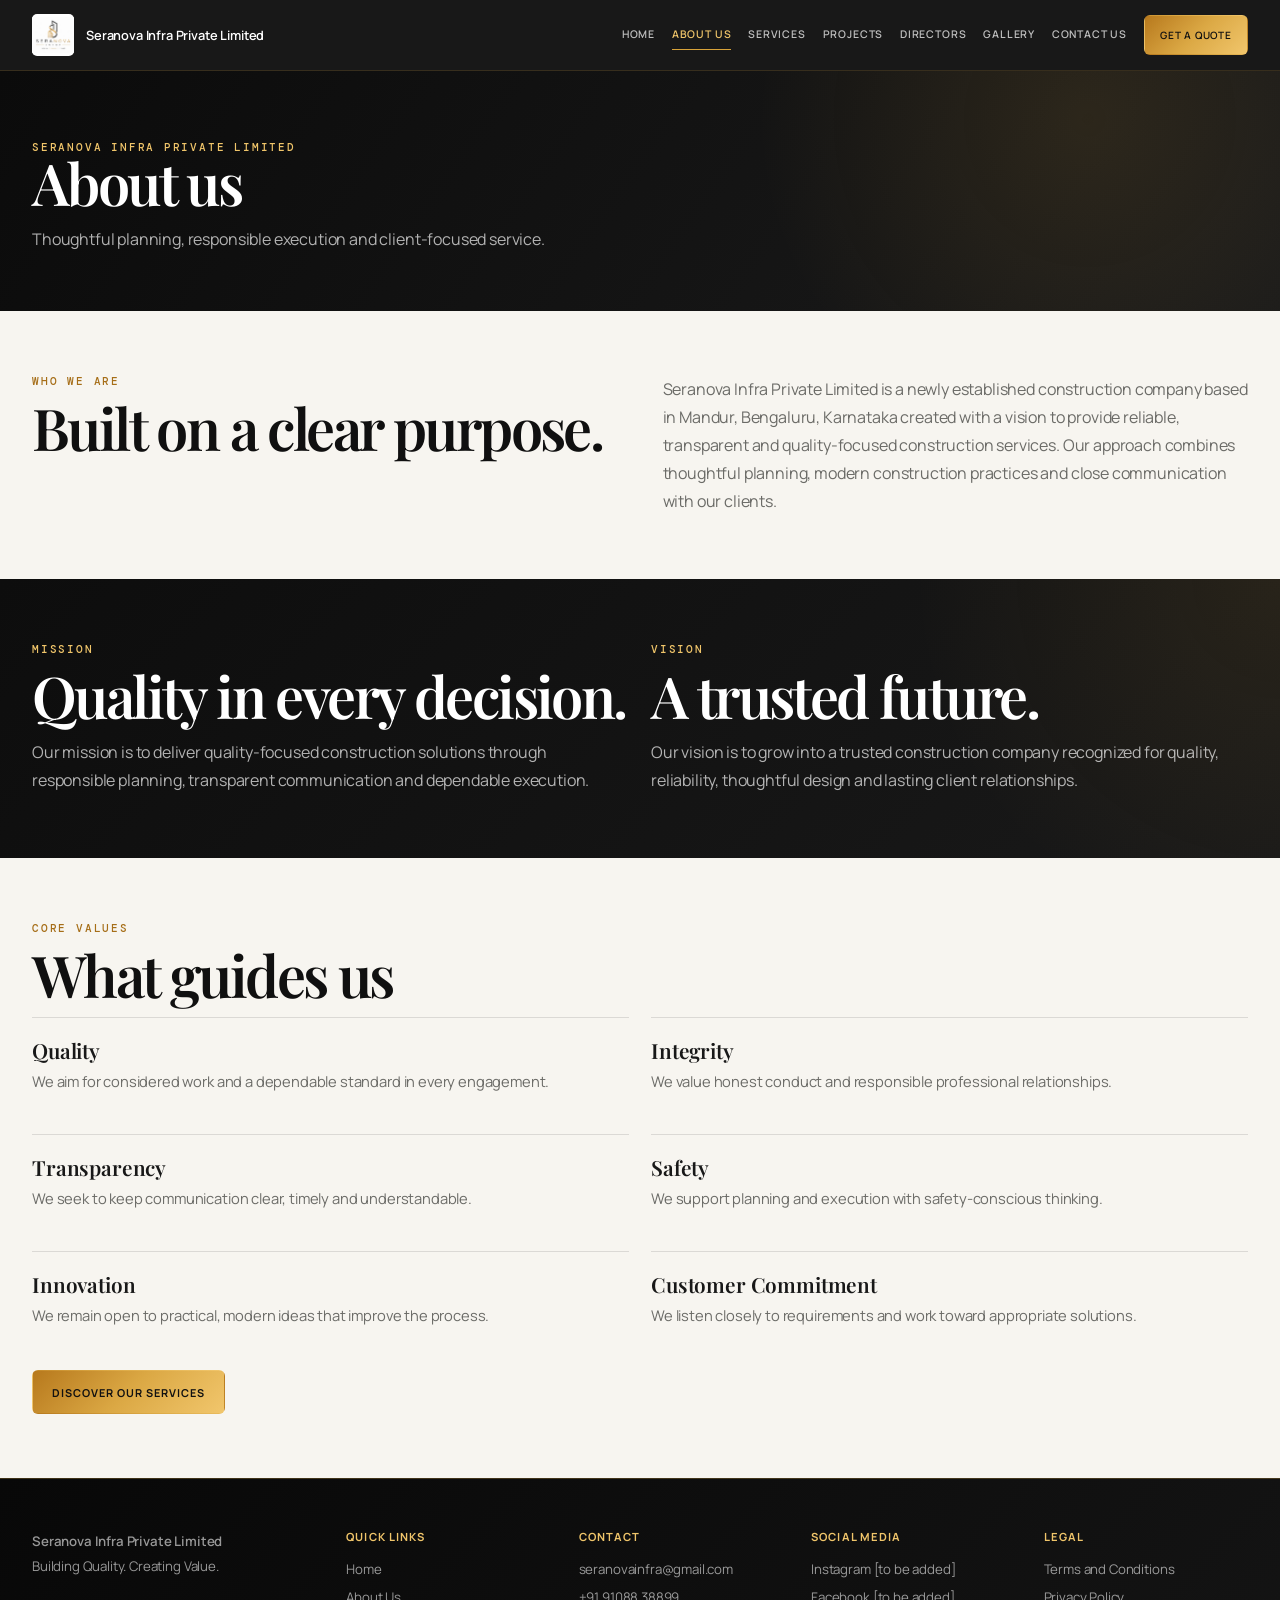
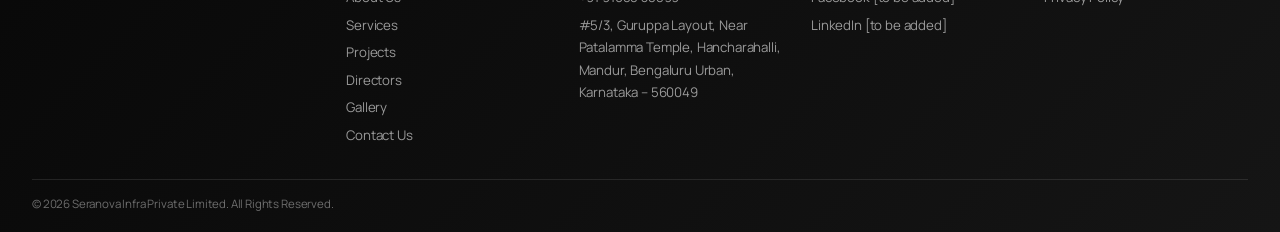
==== commit 05e1132b: "c" ====
--- a/about.html
+++ b/about.html
@@ -1,373 +1,347 @@
 <!doctype html>
 <html lang="en">
-
-<head>
-    <meta charset="utf-8">
-    <meta name="viewport" content="width=device-width, initial-scale=1">
-
-    <title>About Us | Seranova Infra Private Limited</title>
+  <head>
+    <meta charset="utf-8" />
+    <meta name="viewport" content="width=device-width, initial-scale=1" />
+
+    <title>About Seranova Infra | Construction Company in Bengaluru</title>
 
     <meta
-        name="description"
-        content="Learn about the vision, mission and values of Seranova Infra Private Limited."
-    >
-
-    <link rel="icon" type="image/jpeg" href="favicon.jpeg?v=1">
-    <link rel="stylesheet" href="style.css">
-</head>
-
-<body>
-
+      name="description"
+      content="Learn about Seranova Infra Private Limited, a construction company based in Mandur, Bengaluru, and its approach to planning, communication and construction."
+    />
+
+    <link rel="icon" type="image/jpeg" href="favicon.jpeg?v=1" />
+    <link rel="stylesheet" href="style.css" />
+    <link
+      rel="canonical"
+      href="https://seranova-web-phi.vercel.app/about.html"
+    />
+    <meta
+      property="og:title"
+      content="About Seranova Infra | Construction Company in Bengaluru"
+    />
+    <meta
+      property="og:description"
+      content="Learn about Seranova Infra Private Limited, a construction company based in Mandur, Bengaluru, and its approach to planning, communication and construction."
+    />
+    <meta
+      property="og:url"
+      content="https://seranova-web-phi.vercel.app/about.html"
+    />
+    <meta property="og:type" content="website" />
+    <meta property="og:site_name" content="Seranova Infra Private Limited" />
+    <meta property="og:locale" content="en_IN" />
+    <script type="application/ld+json">
+      {
+        "@context": "https://schema.org",
+        "@graph": [
+          {
+            "@type": "GeneralContractor",
+            "@id": "https://seranova-web-phi.vercel.app/#business",
+            "name": "Seranova Infra Private Limited",
+            "legalName": "Seranova Infra Private Limited",
+            "url": "https://seranova-web-phi.vercel.app/",
+            "logo": "https://seranova-web-phi.vercel.app/favicon.jpeg",
+            "telephone": "+919108838899",
+            "email": "seranovainfra@gmail.com",
+            "address": {
+              "@type": "PostalAddress",
+              "streetAddress": "#5/3, Guruppa Layout, Near Patalamma Temple, Hancharahalli, Mandur",
+              "addressLocality": "Bengaluru",
+              "addressRegion": "Karnataka",
+              "postalCode": "560049",
+              "addressCountry": "IN"
+            }
+          },
+          {
+            "@type": "WebSite",
+            "@id": "https://seranova-web-phi.vercel.app/#website",
+            "url": "https://seranova-web-phi.vercel.app/",
+            "name": "Seranova Infra Private Limited",
+            "publisher": {
+              "@id": "https://seranova-web-phi.vercel.app/#business"
+            },
+            "inLanguage": "en-IN"
+          },
+          {
+            "@type": "AboutPage",
+            "@id": "https://seranova-web-phi.vercel.app/about.html#webpage",
+            "url": "https://seranova-web-phi.vercel.app/about.html",
+            "name": "About Seranova Infra | Construction Company in Bengaluru",
+            "description": "Learn about Seranova Infra Private Limited, a construction company based in Mandur, Bengaluru, and its approach to planning, communication and construction.",
+            "isPartOf": {
+              "@id": "https://seranova-web-phi.vercel.app/#website"
+            },
+            "about": {
+              "@id": "https://seranova-web-phi.vercel.app/#business"
+            },
+            "inLanguage": "en-IN"
+          }
+        ]
+      }
+    </script>
+  </head>
+
+  <body>
     <!-- Header -->
     <header class="header">
-        <nav class="nav wrap" aria-label="Main navigation">
-
-            <a class="brand" href="index.html">
-               <img
-                    src="favicon.jpeg"
-                    alt="Seranova Infra Private Limited Logo"
-                    class="brand-logo"
-                >
-                <span>Seranova Infra Private Limited</span>
-            </a>
-
-            <button
-                class="menu"
-                aria-label="Toggle navigation"
-                aria-expanded="false"
-            >
-                ☰
-            </button>
-
-            <div class="links">
-
-                <a href="index.html">
-                    HOME
-                </a>
-
-                <a href="about.html" aria-current="page">
-                    ABOUT US
-                </a>
-
-                <a href="services.html">
-                    SERVICES
-                </a>
-
-                <a href="projects.html">
-                    PROJECTS
-                </a>
-
-                <a href="directors.html">
-                    DIRECTORS
-                </a>
-
-                <a href="gallery.html">
-                    GALLERY
-                </a>
-
-                <a href="contact.html">
-                    CONTACT US
-                </a>
-
-                <a class="btn" href="contact.html">
-                    GET A QUOTE
-                </a>
-
-            </div>
-
-            <a class="btn" href="contact.html">
-                GET A QUOTE
-            </a>
-
-        </nav>
+      <nav class="nav wrap" aria-label="Main navigation">
+        <a class="brand" href="index.html">
+          <img
+            src="favicon.jpeg"
+            alt="Seranova Infra Private Limited Logo"
+            class="brand-logo"
+          />
+          <span>Seranova Infra Private Limited</span>
+        </a>
+
+        <button
+          class="menu"
+          aria-label="Toggle navigation"
+          aria-expanded="false"
+        >
+          ☰
+        </button>
+
+        <div class="links">
+          <a href="index.html"> HOME </a>
+
+          <a href="about.html" aria-current="page"> ABOUT US </a>
+
+          <a href="services.html"> SERVICES </a>
+
+          <a href="projects.html"> PROJECTS </a>
+
+          <a href="directors.html"> DIRECTORS </a>
+
+          <a href="gallery.html"> GALLERY </a>
+
+          <a href="contact.html"> CONTACT US </a>
+
+          <a class="btn" href="contact.html"> GET A QUOTE </a>
+        </div>
+
+        <a class="btn" href="contact.html"> GET A QUOTE </a>
+      </nav>
     </header>
-
 
     <!-- Main Content -->
     <main>
-
-        <!-- Page Hero -->
-        <section class="page-hero">
-            <div class="wrap">
-
-                <p class="eyebrow">
-                    Seranova Infra Private Limited
-                </p>
-
-                <h1 class="title">
-                    About us
-                </h1>
-
-                <p>
-                    Thoughtful planning, responsible execution and
-                    client-focused service.
-                </p>
-
-            </div>
-        </section>
-
-
-        <!-- Who We Are -->
-        <section>
-            <div class="wrap split">
-
-                <div>
-
-                    <p class="eyebrow">
-                        Who we are
-                    </p>
-
-                    <h2 class="title">
-                        Built on a clear purpose.
-                    </h2>
-
-                </div>
-
-                <div>
-
-                    <p class="lead">
-                        Seranova Infra Private Limited is a newly established
-                        construction company created with a vision to provide
-                        reliable, transparent and quality-focused construction
-                        services. Our approach combines thoughtful planning,
-                        modern construction practices and close communication
-                        with our clients.
-                    </p>
-
-                </div>
-
-            </div>
-        </section>
-
-
-        <!-- Mission & Vision -->
-        <section class="dark">
-            <div class="wrap grid2">
-
-                <!-- Mission -->
-                <div>
-
-                    <p class="eyebrow">
-                        Mission
-                    </p>
-
-                    <h2 class="title">
-                        Quality in every decision.
-                    </h2>
-
-                    <p class="lead">
-                        Our mission is to deliver quality-focused construction
-                        solutions through responsible planning, transparent
-                        communication and dependable execution.
-                    </p>
-
-                </div>
-
-
-                <!-- Vision -->
-                <div>
-
-                    <p class="eyebrow">
-                        Vision
-                    </p>
-
-                    <h2 class="title">
-                        A trusted future.
-                    </h2>
-
-                    <p class="lead">
-                        Our vision is to grow into a trusted construction
-                        company recognized for quality, reliability,
-                        thoughtful design and lasting client relationships.
-                    </p>
-
-                </div>
-
-            </div>
-        </section>
-
-
-        <!-- Core Values -->
-        <section>
-            <div class="wrap">
-
-                <p class="eyebrow">
-                    Core values
-                </p>
-
-                <h2 class="title">
-                    What guides us
-                </h2>
-
-                <div class="grid2">
-
-                    <div class="value">
-                        <h3>Quality</h3>
-
-                        <p>
-                            We aim for considered work and a dependable
-                            standard in every engagement.
-                        </p>
-                    </div>
-
-
-                    <div class="value">
-                        <h3>Integrity</h3>
-
-                        <p>
-                            We value honest conduct and responsible
-                            professional relationships.
-                        </p>
-                    </div>
-
-
-                    <div class="value">
-                        <h3>Transparency</h3>
-
-                        <p>
-                            We seek to keep communication clear, timely
-                            and understandable.
-                        </p>
-                    </div>
-
-
-                    <div class="value">
-                        <h3>Safety</h3>
-
-                        <p>
-                            We support planning and execution with
-                            safety-conscious thinking.
-                        </p>
-                    </div>
-
-
-                    <div class="value">
-                        <h3>Innovation</h3>
-
-                        <p>
-                            We remain open to practical, modern ideas
-                            that improve the process.
-                        </p>
-                    </div>
-
-
-                    <div class="value">
-                        <h3>Customer Commitment</h3>
-
-                        <p>
-                            We listen closely to requirements and work
-                            toward appropriate solutions.
-                        </p>
-                    </div>
-
-                </div>
-
-
-                <div class="actions">
-
-                    <a class="btn" href="services.html">
-                        DISCOVER OUR SERVICES
-                    </a>
-
-                </div>
-
-            </div>
-        </section>
-
+      <!-- Page Hero -->
+      <section class="page-hero">
+        <div class="wrap">
+          <p class="eyebrow">Seranova Infra Private Limited</p>
+
+          <h1 class="title">About us</h1>
+
+          <p>
+            Thoughtful planning, responsible execution and client-focused
+            service.
+          </p>
+        </div>
+      </section>
+
+      <!-- Who We Are -->
+      <section>
+        <div class="wrap split">
+          <div>
+            <p class="eyebrow">Who we are</p>
+
+            <h2 class="title">Built on a clear purpose.</h2>
+          </div>
+
+          <div>
+            <p class="lead">
+              Seranova Infra Private Limited is a newly established construction
+              company based in Mandur, Bengaluru, Karnataka created with a
+              vision to provide reliable, transparent and quality-focused
+              construction services. Our approach combines thoughtful planning,
+              modern construction practices and close communication with our
+              clients.
+            </p>
+          </div>
+        </div>
+      </section>
+
+      <!-- Mission & Vision -->
+      <section class="dark">
+        <div class="wrap grid2">
+          <!-- Mission -->
+          <div>
+            <p class="eyebrow">Mission</p>
+
+            <h2 class="title">Quality in every decision.</h2>
+
+            <p class="lead">
+              Our mission is to deliver quality-focused construction solutions
+              through responsible planning, transparent communication and
+              dependable execution.
+            </p>
+          </div>
+
+          <!-- Vision -->
+          <div>
+            <p class="eyebrow">Vision</p>
+
+            <h2 class="title">A trusted future.</h2>
+
+            <p class="lead">
+              Our vision is to grow into a trusted construction company
+              recognized for quality, reliability, thoughtful design and lasting
+              client relationships.
+            </p>
+          </div>
+        </div>
+      </section>
+
+      <!-- Core Values -->
+      <section>
+        <div class="wrap">
+          <p class="eyebrow">Core values</p>
+
+          <h2 class="title">What guides us</h2>
+
+          <div class="grid2">
+            <div class="value">
+              <h3>Quality</h3>
+
+              <p>
+                We aim for considered work and a dependable standard in every
+                engagement.
+              </p>
+            </div>
+
+            <div class="value">
+              <h3>Integrity</h3>
+
+              <p>
+                We value honest conduct and responsible professional
+                relationships.
+              </p>
+            </div>
+
+            <div class="value">
+              <h3>Transparency</h3>
+
+              <p>
+                We seek to keep communication clear, timely and understandable.
+              </p>
+            </div>
+
+            <div class="value">
+              <h3>Safety</h3>
+
+              <p>
+                We support planning and execution with safety-conscious
+                thinking.
+              </p>
+            </div>
+
+            <div class="value">
+              <h3>Innovation</h3>
+
+              <p>
+                We remain open to practical, modern ideas that improve the
+                process.
+              </p>
+            </div>
+
+            <div class="value">
+              <h3>Customer Commitment</h3>
+
+              <p>
+                We listen closely to requirements and work toward appropriate
+                solutions.
+              </p>
+            </div>
+          </div>
+
+          <div class="actions">
+            <a class="btn" href="services.html"> DISCOVER OUR SERVICES </a>
+          </div>
+        </div>
+      </section>
     </main>
-
 
     <!-- Footer -->
     <footer class="footer">
-        <div class="wrap">
-
-            <div class="foot-grid">
-
-                <!-- Company -->
-                <div>
-
-                    <a class="brand" href="index.html">
-                        <i class="mark"></i>
-                        Seranova Infra Private Limited
-                    </a>
-
-                    <p>
-                        Building Quality. Creating Value.
-                    </p>
-
-                </div>
-
-
-                <!-- Quick Links -->
-                <div>
-
-                    <h4>QUICK LINKS</h4>
-
-                    <a href="index.html">Home</a>
-                    <a href="about.html">About Us</a>
-                    <a href="services.html">Services</a>
-                    <a href="projects.html">Projects</a>
-                    <a href="directors.html">Directors</a>
-                    <a href="gallery.html">Gallery</a>
-                    <a href="contact.html">Contact Us</a>
-
-                </div>
-
-
-                <!-- Contact -->
-                <div>
-
-                    <h4>CONTACT</h4>
-
-                    <a
-    href="https://mail.google.com/mail/?view=cm&fs=1&to=YOURGMAIL@gmail.com"
-    target="_blank"
-    rel="noopener noreferrer"
-    class="footer-email"
->
-    seranovainfra@gmail.com
-</a>
-<a href="tel:+919108838899" class="footer-phone">
-    +91 91088 38899
-</a>
-                    <p>[Company Address]</p>
-
-                </div>
-
-
-                <!-- Social Media -->
-                <div>
-
-                    <h4>SOCIAL MEDIA</h4>
-
-                    <p>Instagram [to be added]</p>
-                    <p>Facebook [to be added]</p>
-                    <p>LinkedIn [to be added]</p>
-
-                </div>
-
-                 <div>
-
-                    <h4>LEGAL</h4>
-
-<a href="/terms-and-conditions">Terms and Conditions</a>
-<a href="/privacy-policy">Privacy Policy</a>
-                </div>
-
-            </div>
-
-
-            <div class="copyright">
-                © 2026 Seranova Infra Private Limited. All Rights Reserved.
-            </div>
-
-        </div>
+      <div class="wrap">
+        <div class="foot-grid">
+          <!-- Company -->
+          <div>
+            <a class="brand" href="index.html">
+              <i class="mark"></i>
+              Seranova Infra Private Limited
+            </a>
+
+            <p>Building Quality. Creating Value.</p>
+          </div>
+
+          <!-- Quick Links -->
+          <div>
+            <h4>QUICK LINKS</h4>
+
+            <a href="index.html">Home</a>
+            <a href="about.html">About Us</a>
+            <a href="services.html">Services</a>
+            <a href="projects.html">Projects</a>
+            <a href="directors.html">Directors</a>
+            <a href="gallery.html">Gallery</a>
+            <a href="contact.html">Contact Us</a>
+          </div>
+
+          <!-- Contact -->
+          <div>
+            <h4>CONTACT</h4>
+
+            <a
+              href="https://mail.google.com/mail/?view=cm&amp;fs=1&amp;to=seranovainfra@gmail.com"
+              target="_blank"
+              rel="noopener noreferrer"
+              class="footer-email"
+            >
+              seranovainfra@gmail.com
+            </a>
+            <a href="tel:+919108838899" class="footer-phone">
+              +91 91088 38899
+            </a>
+            <p>
+              <a
+                href="https://www.google.com/maps/search/?api=1&amp;query=%235%2F3%2C+Guruppa+Layout%2C+Near+Patalamma+Temple%2C+Hancharahalli%2C+Mandur%2C+Bengaluru+Urban%2C+Karnataka+%E2%80%93+560049"
+                class="footer-address"
+                target="_blank"
+                rel="noopener noreferrer"
+                >#5/3, Guruppa Layout, Near Patalamma Temple, Hancharahalli,
+                Mandur, Bengaluru Urban, Karnataka – 560049</a
+              >
+            </p>
+          </div>
+
+          <!-- Social Media -->
+          <div>
+            <h4>SOCIAL MEDIA</h4>
+
+            <p>Instagram [to be added]</p>
+            <p>Facebook [to be added]</p>
+            <p>LinkedIn [to be added]</p>
+          </div>
+
+          <div>
+            <h4>LEGAL</h4>
+
+            <a href="/terms-and-conditions">Terms and Conditions</a>
+            <a href="/privacy-policy">Privacy Policy</a>
+          </div>
+        </div>
+
+        <div class="copyright">
+          © 2026 Seranova Infra Private Limited. All Rights Reserved.
+        </div>
+      </div>
     </footer>
-
 
     <!-- JavaScript -->
     <script src="main.js"></script>
-
-</body>
-
-</html>+  </body>
+</html>
--- a/style.css
+++ b/style.css
@@ -1,3097 +1,1211 @@
-@import url(
-    'https://fonts.googleapis.com/css2?family=DM+Mono:wght@400;500&family=Manrope:wght@400;500;600;700&family=Playfair+Display:wght@500;600&display=swap'
-);
-
+@import url("https://fonts.googleapis.com/css2?family=DM+Mono:wght@400;500&family=Manrope:wght@400;500;600;700&family=Playfair+Display:wght@500;600&display=swap");
 
 /* =========================================================
-   SERANOVA INFRA
-   BLACK + GOLD BRAND THEME
+   SERANOVA INFRA — SHARED STYLES
+   Contents:
+   1. PC / shared component layout and colours
+   2. Tablet / mobile layout (media rules kept in cascade order)
+   3. Font sizes and typography: PC, then tablet / mobile
+   4. Animations and accessibility
+
+   Keep these component rules for the other website pages too.
+   Some responsive declarations preserve the original override order.
 ========================================================= */
 
+/* =========================================================
+   1. PC / SHARED COMPONENT LAYOUT AND COLOURS
+========================================================= */
+
 :root {
-    --black: #101010;
-    --black-soft: #191919;
-    --charcoal: #232323;
-
-    --gold: #d7a239;
-    --gold-light: #f0c56a;
-    --gold-dark: #a66e18;
-
-    --white: #ffffff;
-    --cream: #f7f5f0;
-    --paper: #fffdf9;
-
-    --text: #181818;
-    --muted: #6b6b67;
-
-    --line: rgba(17, 17, 17, 0.12);
-    --gold-line: rgba(215, 162, 57, 0.3);
-
-    --radius: 12px;
-    --radius-small: 7px;
-
-    --max: 1220px;
-
-    --shadow:
-        0 15px 38px rgba(0, 0, 0, 0.07);
-
-    --shadow-hover:
-        0 20px 45px rgba(0, 0, 0, 0.11);
-
-    scroll-padding-top: 74px;
-}
-
-
-/* =========================================================
-   RESET
-========================================================= */
+  --black: #101010;
+  --black-soft: #191919;
+  --charcoal: #232323;
+  --gold: #d7a239;
+  --gold-light: #f0c56a;
+  --gold-dark: #a66e18;
+  --white: #ffffff;
+  --cream: #f7f5f0;
+  --paper: #fffdf9;
+  --text: #181818;
+  --muted: #6b6b67;
+  --line: rgba(17, 17, 17, 0.12);
+  --gold-line: rgba(215, 162, 57, 0.3);
+  --radius: 12px;
+  --radius-small: 7px;
+  --max: 1220px;
+  --shadow: 0 15px 38px rgba(0, 0, 0, 0.07);
+  --shadow-hover: 0 20px 45px rgba(0, 0, 0, 0.11);
+  scroll-padding-top: 74px;
+}
 
 * {
-    box-sizing: border-box;
+  box-sizing: border-box;
 }
 
 html {
-    scroll-behavior: smooth;
+  scroll-behavior: smooth;
 }
 
 body {
-    margin: 0;
-
-    background: var(--cream);
-
-    color: var(--text);
-
-    font:
-        400 16px / 1.7
-        Manrope,
-        Arial,
-        sans-serif;
-
-    letter-spacing: -0.01em;
+  margin: 0;
+  background: var(--cream);
+  color: var(--text);
 }
 
 a {
-    color: inherit;
-    text-decoration: none;
+  color: inherit;
+  text-decoration: none;
 }
 
 img {
-    display: block;
-    max-width: 100%;
-}
-
-button,
-input,
-textarea {
-    font: inherit;
-}
-
-
-/* =========================================================
-   WRAPPER
-========================================================= */
+  display: block;
+  max-width: 100%;
+}
 
 .wrap {
-    width: min(
-        var(--max),
-        calc(100% - 64px)
-    );
-
-    margin-inline: auto;
-}
-
-
-/* =========================================================
-   TYPOGRAPHY
-========================================================= */
+  width: min(var(--max), calc(100% - 64px));
+  margin-inline: auto;
+}
 
 .eyebrow {
-    margin: 0 0 10px;
-
-    color: var(--gold-dark);
-
-    font:
-        500 0.7rem / 1.2
-        'DM Mono',
-        monospace;
-
-    letter-spacing: 0.16em;
-
-    text-transform: uppercase;
+  margin: 0 0 10px;
+  color: var(--gold-dark);
 }
 
 .title {
-    margin: 0 0 14px;
-
-    max-width: 900px;
-
-    color: var(--black);
-
-    font:
-        600 clamp(2.3rem, 4.5vw, 4.4rem) / 1
-        'Playfair Display',
-        serif;
-
-    letter-spacing: -0.045em;
+  margin: 0 0 14px;
+  max-width: 900px;
+  color: var(--black);
 }
 
 .lead {
-    max-width: 700px;
-
-    margin: 0;
-
-    color: var(--muted);
-
-    font-size: 1rem;
-
-    line-height: 1.75;
-}
-
-
-/* =========================================================
-   BUTTONS
-========================================================= */
+  max-width: 700px;
+  margin: 0;
+  color: var(--muted);
+}
 
 .btn {
-    display: inline-flex;
-
-    align-items: center;
-    justify-content: center;
-
-    min-height: 44px;
-
-    padding: 0.78rem 1.2rem;
-
-    border: 1px solid transparent;
-
-    border-radius: 6px;
-
-    background:
-        linear-gradient(
-            135deg,
-            #b7791d,
-            #dba844,
-            #f1c66c
-        );
-
-    color: #111111;
-
-    font:
-        700 0.68rem
-        Manrope,
-        sans-serif;
-
-    letter-spacing: 0.09em;
-
-    text-transform: uppercase;
-
-    cursor: pointer;
-
-    transition:
-        transform 0.25s ease,
-        box-shadow 0.25s ease,
-        filter 0.25s ease;
+  display: inline-flex;
+  align-items: center;
+  justify-content: center;
+  min-height: 44px;
+  padding: 0.78rem 1.2rem;
+  border: 1px solid transparent;
+  border-radius: 6px;
+  background: linear-gradient(135deg, #b7791d, #dba844, #f1c66c);
+  color: #111111;
+  cursor: pointer;
+  transition:
+    transform 0.25s ease,
+    box-shadow 0.25s ease,
+    filter 0.25s ease;
 }
 
 .btn:hover,
 .btn:focus-visible {
-    transform: translateY(-2px);
-
-    filter: brightness(1.05);
-
-    box-shadow:
-        0 10px 22px
-        rgba(166, 110, 24, 0.24);
+  transform: translateY(-2px);
+  filter: brightness(1.05);
+  box-shadow: 0 10px 22px rgba(166, 110, 24, 0.24);
 }
 
 .btn.ghost {
-    background: transparent;
-
-    border-color: var(--gold);
-
-    color: var(--gold-dark);
+  background: transparent;
+  border-color: var(--gold);
+  color: var(--gold-dark);
 }
 
 .btn.ghost:hover {
-    background: var(--black);
-
-    border-color: var(--black);
-
-    color: var(--white);
+  background: var(--black);
+  border-color: var(--black);
+  color: var(--white);
 }
 
 .text-link {
-    display: inline-flex;
-
-    align-items: center;
-
-    margin-top: auto;
-
-    color: var(--gold-dark);
-
-    font:
-        600 0.71rem
-        'DM Mono',
-        monospace;
-
-    letter-spacing: 0.09em;
-
-    text-transform: uppercase;
+  display: inline-flex;
+  align-items: center;
+  margin-top: auto;
+  color: var(--gold-dark);
 }
 
 .text-link:hover {
-    color: var(--black);
-}
-
-
-/* =========================================================
-   HEADER
-========================================================= */
+  color: var(--black);
+}
 
 .header {
-    position: sticky;
-
-    top: 0;
-
-    z-index: 100;
-
-    background: rgba(17, 17, 17, 0.97);
-
-    border-bottom:
-        1px solid
-        rgba(215, 162, 57, 0.16);
-
-    backdrop-filter: blur(16px);
-
-    -webkit-backdrop-filter: blur(16px);
+  position: sticky;
+  top: 0;
+  z-index: 100;
+  background: rgba(17, 17, 17, 0.97);
+  border-bottom: 1px solid rgba(215, 162, 57, 0.16);
+  backdrop-filter: blur(16px);
+  -webkit-backdrop-filter: blur(16px);
 }
 
 .nav {
-    height: 70px;
-
-    display: flex;
-
-    align-items: center;
-
-    gap: 22px;
-}
-
-
-/* =========================================================
-   BRAND
-========================================================= */
+  height: 70px;
+  display: flex;
+  align-items: center;
+  gap: 22px;
+}
 
 .brand {
-    display: flex;
-
-    align-items: center;
-
-    gap: 12px;
-
-    margin-right: auto;
-
-    color: #ffffff;
-
-    white-space: nowrap;
-
-    font:
-        600 0.8rem
-        Manrope,
-        sans-serif;
+  display: flex;
+  align-items: center;
+  gap: 12px;
+  margin-right: auto;
+  color: #ffffff;
+  white-space: nowrap;
 }
 
 .brand-logo {
-    width: 42px;
-    height: 42px;
-
-    flex-shrink: 0;
-
-    object-fit: contain;
-
-    background: #ffffff;
-
-    border-radius: 5px;
-}
-
-
-/* Hide old drawn logo */
+  width: 42px;
+  height: 42px;
+  flex-shrink: 0;
+  object-fit: contain;
+  background: #ffffff;
+  border-radius: 5px;
+}
 
 .mark {
-    display: none;
-}
-
-
-/* =========================================================
-   NAVIGATION
-========================================================= */
+  display: none;
+}
 
 .links {
-    display: flex;
-
-    align-items: center;
-
-    gap: clamp(12px, 1.3vw, 22px);
+  display: flex;
+  align-items: center;
+  gap: clamp(12px, 1.3vw, 22px);
 }
 
 .links a {
-    position: relative;
-
-    padding: 6px 0;
-
-    color: rgba(255, 255, 255, 0.72);
-
-    font-size: 0.66rem;
-
-    font-weight: 600;
-
-    letter-spacing: 0.08em;
-
-    white-space: nowrap;
-
-    transition: color 0.2s ease;
+  position: relative;
+  padding: 6px 0;
+  color: rgba(255, 255, 255, 0.72);
+  white-space: nowrap;
+  transition: color 0.2s ease;
 }
 
 .links a:not(.btn)::after {
-    content: '';
-
-    position: absolute;
-
-    left: 0;
-    right: 100%;
-    bottom: 0;
-
-    height: 1px;
-
-    background: var(--gold);
-
-    transition: right 0.25s ease;
+  content: "";
+  position: absolute;
+  left: 0;
+  right: 100%;
+  bottom: 0;
+  height: 1px;
+  background: var(--gold);
+  transition: right 0.25s ease;
 }
 
 .links a:not(.btn):hover::after,
-.links a[aria-current='page']::after {
-    right: 0;
+.links a[aria-current="page"]::after {
+  right: 0;
 }
 
 .links a:hover,
-.links a[aria-current='page'] {
-    color: var(--gold-light);
+.links a[aria-current="page"] {
+  color: var(--gold-light);
 }
 
 .header .btn {
-    min-height: 40px;
-    padding: 0.65rem 0.95rem;
-    font-size: 0.63rem;
-    color: #111111;
-}
-
-/* Remove duplicate GET A QUOTE */
+  min-height: 40px;
+  padding: 0.65rem 0.95rem;
+  color: #111111;
+}
 
 .nav > .btn {
-    display: none;
-}
-
-
-/* =========================================================
-   MOBILE MENU BUTTON
-========================================================= */
+  display: none;
+}
 
 .menu {
-    display: none;
-
-    padding: 7px;
-
-    background: none;
-
-    border: 0;
-
-    color: var(--gold-light);
-
-    font-size: 1.35rem;
-
-    cursor: pointer;
-}
-
-
-/* =========================================================
-   GLOBAL SECTION SPACING
-========================================================= */
+  display: none;
+  padding: 7px;
+  background: none;
+  border: 0;
+  color: var(--gold-light);
+  cursor: pointer;
+}
 
 section {
-    padding: 64px 0;
+  padding: 64px 0;
 }
 
 .section-head {
-    max-width: 760px;
-
-    margin-bottom: 28px;
+  max-width: 760px;
+  margin-bottom: 28px;
 }
 
 .split {
-    display: grid;
-
-    grid-template-columns: 1fr 1fr;
-
-    gap: 45px;
+  display: grid;
+  grid-template-columns: 1fr 1fr;
+  gap: 45px;
 }
 
 .grid2 {
-    display: grid;
-
-    grid-template-columns: repeat(2, 1fr);
-
-    gap: 22px;
-}
-
-
-/* =========================================================
-   HERO
-========================================================= */
+  display: grid;
+  grid-template-columns: repeat(2, 1fr);
+  gap: 22px;
+}
 
 .hero {
-    position: relative;
-
-    min-height: 620px;
-
-    display: flex;
-
-    align-items: center;
-
-    overflow: hidden;
-
-    color: var(--white);
-
-    background:
-        linear-gradient(
-            90deg,
-            rgba(6, 6, 6, 0.92) 0%,
-            rgba(6, 6, 6, 0.72) 46%,
-            rgba(6, 6, 6, 0.3) 100%
-        ),
-        linear-gradient(
-            0deg,
-            rgba(0, 0, 0, 0.45),
-            transparent 55%
-        ),
-        url(
-            'https://images.unsplash.com/photo-1503387762-592deb58ef4e?auto=format&fit=crop&w=2200&q=90'
-        )
-        center / cover
-        no-repeat;
+  position: relative;
+  overflow: hidden;
+  color: var(--white);
 }
 
 .hero::after {
-    content: '';
-
-    position: absolute;
-
-    left: 0;
-    bottom: 0;
-
-    width: 100%;
-    height: 3px;
-
-    background:
-        linear-gradient(
-            90deg,
-            transparent,
-            var(--gold),
-            transparent
-        );
+  content: "";
+  position: absolute;
+  left: 0;
+  bottom: 0;
+  width: 100%;
+  height: 3px;
+  background: linear-gradient(90deg, transparent, var(--gold), transparent);
 }
 
 .hero .wrap {
-    position: relative;
-
-    z-index: 2;
-
-    padding: 55px 0 65px;
+  position: relative;
+  z-index: 2;
+  padding: 55px 0 65px;
 }
 
 .hero .eyebrow {
-    color: var(--gold-light);
+  color: var(--gold-light);
 }
 
 .hero h1 {
-    max-width: 980px;
-
-    margin: 10px 0 18px;
-
-    color: var(--white);
-
-    font:
-        600 clamp(3.3rem, 8vw, 7.5rem) / 0.9
-        'Playfair Display',
-        serif;
-
-    letter-spacing: -0.055em;
+  max-width: 980px;
+  margin: 10px 0 18px;
+  color: var(--white);
 }
 
 .hero p {
-    max-width: 630px;
-
-    margin: 8px 0;
-
-    color: rgba(255, 255, 255, 0.78);
-
-    font-size: 0.96rem;
-
-    line-height: 1.75;
+  max-width: 630px;
+  margin: 8px 0;
+  color: rgba(255, 255, 255, 0.78);
 }
 
 .hero p:first-of-type {
-    color: #ffffff;
-
-    font-weight: 600;
+  color: #ffffff;
 }
 
 .hero .ghost {
-    border-color: rgba(255, 255, 255, 0.45);
-
-    color: #ffffff;
+  border-color: rgba(255, 255, 255, 0.45);
+  color: #ffffff;
 }
 
 .hero .ghost:hover {
-    background: #ffffff;
-
-    border-color: #ffffff;
-
-    color: #111111;
-}
-
-
-/* =========================================================
-   ACTIONS
-========================================================= */
+  background: #ffffff;
+  border-color: #ffffff;
+  color: #111111;
+}
 
 .actions {
-    display: flex;
-
-    align-items: center;
-
-    gap: 12px;
-
-    flex-wrap: wrap;
-
-    margin-top: 24px;
-}
-
-
-/* =========================================================
-   HOME INTRO PANEL
-========================================================= */
+  display: flex;
+  align-items: center;
+  gap: 12px;
+  flex-wrap: wrap;
+  margin-top: 24px;
+}
 
 .intro-panel {
-    position: relative;
-
-    z-index: 5;
-
-    margin-top: -30px;
-
-    padding-top: 0;
-    padding-bottom: 48px;
+  position: relative;
+  z-index: 5;
+  margin-top: -30px;
+  padding-top: 0;
+  padding-bottom: 48px;
 }
 
 .intro-shell {
-    display: grid;
-
-    grid-template-columns:
-        1.1fr
-        0.9fr;
-
-    overflow: hidden;
-
-    background: var(--white);
-
-    border:
-        1px solid
-        rgba(215, 162, 57, 0.18);
-
-    border-radius: var(--radius);
-
-    box-shadow: var(--shadow);
+  display: grid;
+  grid-template-columns: 1.1fr 0.9fr;
+  overflow: hidden;
+  background: var(--white);
+  border: 1px solid rgba(215, 162, 57, 0.18);
+  border-radius: var(--radius);
+  box-shadow: var(--shadow);
 }
 
 .intro-copy {
-    padding: 42px;
+  padding: 42px;
 }
 
 .intro-copy .title {
-    max-width: 560px;
-
-    font-size:
-        clamp(
-            2.1rem,
-            3.5vw,
-            3.5rem
-        );
+  max-width: 560px;
 }
 
 .intro-copy .lead {
-    max-width: 590px;
+  max-width: 590px;
 }
 
 .intro-copy .text-link {
-    margin-top: 16px;
-}
-
-/* =========================================================
-   CODE-BASED ANIMATED SHOWCASE
-========================================================= */
+  margin-top: 16px;
+}
 
 .intro-visual.brand-showcase {
-    position: relative;
-
-    min-width: 0;
-    min-height: 290px;
-
-    display: flex;
-    flex-direction: column;
-    justify-content: center;
-
-    padding: 30px 0;
-
-    overflow: hidden;
-
-    background:
-        radial-gradient(
-            circle at 100% 0%,
-            rgba(215, 162, 57, 0.14),
-            transparent 35%
-        ),
-        linear-gradient(
-            145deg,
-            #111111,
-            #1c1c1c
-        );
-}
-
-
-/* =========================================
-   HEADING
-========================================= */
+  position: relative;
+  min-width: 0;
+  min-height: 290px;
+  display: flex;
+  flex-direction: column;
+  justify-content: center;
+  padding: 30px 0;
+  overflow: hidden;
+  background:
+    radial-gradient(
+      circle at 100% 0%,
+      rgba(215, 162, 57, 0.14),
+      transparent 35%
+    ),
+    linear-gradient(145deg, #111111, #1c1c1c);
+}
 
 .showcase-heading {
-    display: flex;
-
-    align-items: center;
-    justify-content: center;
-
-    gap: 12px;
-
-    padding: 0 25px;
-
-    margin-bottom: 22px;
+  display: flex;
+  align-items: center;
+  justify-content: center;
+  gap: 12px;
+  padding: 0 25px;
+  margin-bottom: 22px;
 }
 
 .showcase-heading p {
-    margin: 0;
-
-    flex-shrink: 0;
-
-    color: rgba(255, 255, 255, 0.72);
-
-    font:
-        600 0.61rem
-        Manrope,
-        sans-serif;
-
-    letter-spacing: 0.18em;
+  margin: 0;
+  flex-shrink: 0;
+  color: rgba(255, 255, 255, 0.72);
 }
 
 .showcase-line {
-    height: 1px;
-
-    width: 55px;
-
-    background:
-        linear-gradient(
-            90deg,
-            transparent,
-            var(--gold)
-        );
+  height: 1px;
+  width: 55px;
+  background: linear-gradient(90deg, transparent, var(--gold));
 }
 
 .showcase-line:last-child {
-    background:
-        linear-gradient(
-            90deg,
-            var(--gold),
-            transparent
-        );
-}
-
-
-/* =========================================
-   MARQUEE
-========================================= */
+  background: linear-gradient(90deg, var(--gold), transparent);
+}
 
 .brand-marquee {
-    position: relative;
-
-    width: 100%;
-
-    overflow: hidden;
-
-    margin: 6px 0;
-
-    -webkit-mask-image:
-        linear-gradient(
-            90deg,
-            transparent 0%,
-            #000 12%,
-            #000 88%,
-            transparent 100%
-        );
-
-    mask-image:
-        linear-gradient(
-            90deg,
-            transparent 0%,
-            #000 12%,
-            #000 88%,
-            transparent 100%
-        );
-}
-
-
-/* =========================================
-   MOVING TRACK
-========================================= */
+  position: relative;
+  margin: 6px 0;
+  -webkit-mask-image: linear-gradient(
+    90deg,
+    transparent 0%,
+    #000 12%,
+    #000 88%,
+    transparent 100%
+  );
+  mask-image: linear-gradient(
+    90deg,
+    transparent 0%,
+    #000 12%,
+    #000 88%,
+    transparent 100%
+  );
+}
 
 .brand-track {
-    display: flex;
-
-    align-items: center;
-
-    gap: 12px;
-
-    width: max-content;
-
-    animation:
-        seranovaMarquee
-        24s
-        linear
-        infinite;
-}
-
-
-/* Second row moves opposite direction */
+  align-items: center;
+}
 
 .brand-marquee.reverse .brand-track {
-    animation:
-        seranovaMarqueeReverse
-        27s
-        linear
-        infinite;
-}
-
-
-/* =========================================
-   MATERIAL CARDS
-========================================= */
+  animation: seranovaMarqueeReverse 27s linear infinite;
+}
 
 .material-card {
-    width: 112px;
-    height: 64px;
-
-    flex-shrink: 0;
-
-    display: flex;
-    flex-direction: column;
-
-    align-items: center;
-    justify-content: center;
-
-    gap: 5px;
-
-    border:
-        1px solid
-        rgba(255, 255, 255, 0.12);
-
-    border-radius: 6px;
-
-    background:
-        rgba(255, 255, 255, 0.045);
-
-    color:
-        rgba(255, 255, 255, 0.72);
-
-    font:
-        600 0.57rem
-        Manrope,
-        sans-serif;
-
-    letter-spacing: 0.1em;
-
-    transition:
-        transform 0.3s ease,
-        border-color 0.3s ease,
-        background 0.3s ease,
-        color 0.3s ease;
-}
-
-
-/* Card icon */
+  width: 112px;
+  height: 64px;
+  flex-shrink: 0;
+  display: flex;
+  flex-direction: column;
+  align-items: center;
+  justify-content: center;
+  gap: 5px;
+  border: 1px solid rgba(255, 255, 255, 0.12);
+  border-radius: 6px;
+  background: rgba(255, 255, 255, 0.045);
+  color: rgba(255, 255, 255, 0.72);
+  transition:
+    transform 0.3s ease,
+    border-color 0.3s ease,
+    background 0.3s ease,
+    color 0.3s ease;
+}
 
 .material-icon {
-    font:
-        500 1.05rem
-        'Playfair Display',
-        serif;
-
-    color: var(--gold-light);
-}
-
-
-/* Gold highlighted card */
+  color: var(--gold-light);
+}
 
 .material-card.gold-card {
-    background:
-        linear-gradient(
-            135deg,
-            #a86c17,
-            #d7a239,
-            #f1c66d
-        );
-
-    border-color:
-        rgba(255, 255, 255, 0.14);
-
-    color: #111111;
-
-    box-shadow:
-        0 8px 24px
-        rgba(190, 132, 30, 0.22);
+  background: linear-gradient(135deg, #a86c17, #d7a239, #f1c66d);
+  border-color: rgba(255, 255, 255, 0.14);
+  color: #111111;
+  box-shadow: 0 8px 24px rgba(190, 132, 30, 0.22);
 }
 
 .material-card.gold-card .material-icon {
-    color: #111111;
-}
-
-
-/* Hover */
+  color: #111111;
+}
 
 .material-card:hover {
-    transform: translateY(-3px);
-
-    border-color:
-        rgba(215, 162, 57, 0.6);
-
-    background:
-        rgba(215, 162, 57, 0.1);
-
-    color: #ffffff;
+  transform: translateY(-3px);
+  border-color: rgba(215, 162, 57, 0.6);
+  background: rgba(215, 162, 57, 0.1);
+  color: #ffffff;
 }
 
 .material-card.gold-card:hover {
-    background:
-        linear-gradient(
-            135deg,
-            #b8791c,
-            #e0ab45,
-            #f5cf7b
-        );
-
-    color: #111111;
-}
-
-
-/* =========================================
-   BOTTOM DESIGN / BUILD / TRUST
-========================================= */
+  background: linear-gradient(135deg, #b8791c, #e0ab45, #f5cf7b);
+  color: #111111;
+}
 
 .showcase-footer {
-    display: flex;
-
-    align-items: center;
-    justify-content: center;
-
-    gap: 12px;
-
-    margin-top: 22px;
-
-    color:
-        rgba(255, 255, 255, 0.56);
-
-    font:
-        500 0.58rem
-        Manrope,
-        sans-serif;
-
-    letter-spacing: 0.2em;
+  display: flex;
+  align-items: center;
+  justify-content: center;
+  gap: 12px;
+  margin-top: 22px;
+  color: rgba(255, 255, 255, 0.56);
 }
 
 .showcase-footer i {
-    width: 3px;
-    height: 3px;
-
-    background: var(--gold);
-
-    border-radius: 50%;
-}
-
-
-/* =========================================
-   ANIMATIONS
-========================================= */
-
-@keyframes seranovaMarquee {
-
-    from {
-        transform:
-            translateX(0);
-    }
-
-    to {
-        transform:
-            translateX(-50%);
-    }
-
-}
-
-
-@keyframes seranovaMarqueeReverse {
-
-    from {
-        transform:
-            translateX(-50%);
-    }
-
-    to {
-        transform:
-            translateX(0);
-    }
-
-}
-
-
-/* Pause when mouse is over it */
-
-.brand-marquee:hover .brand-track {
-    animation-play-state: paused;
-}
-
-
-/* =========================================================
-   MOBILE
-========================================================= */
-
-@media (max-width: 650px) {
-
-    .intro-visual.brand-showcase {
-        min-height: 250px;
-
-        padding: 25px 0;
-    }
-
-    .material-card {
-        width: 95px;
-        height: 58px;
-
-        font-size: 0.52rem;
-    }
-
-    .material-icon {
-        font-size: 0.95rem;
-    }
-
-    .brand-track {
-        gap: 10px;
-    }
-
-    .showcase-heading {
-        margin-bottom: 16px;
-    }
-
-    .showcase-footer {
-        margin-top: 17px;
-
-        font-size: 0.53rem;
-    }
-
-}
-
-/* =========================================================
-   WHAT WE DO
-========================================================= */
+  width: 3px;
+  height: 3px;
+  background: var(--gold);
+  border-radius: 50%;
+}
 
 .what {
-    padding: 50px 0 60px;
+  padding: 50px 0 60px;
 }
 
 .what-grid {
-    display: grid;
-
-    grid-template-columns:
-        repeat(3, 1fr);
-
-    gap: 14px;
+  display: grid;
+  grid-template-columns: repeat(3, 1fr);
+  gap: 14px;
 }
 
 .what-card {
-    position: relative;
-
-    min-height: 205px;
-
-    padding: 26px;
-
-    background: var(--white);
-
-    border:
-        1px solid
-        rgba(17, 17, 17, 0.09);
-
-    border-radius: var(--radius-small);
-
-    transition:
-        transform 0.25s ease,
-        box-shadow 0.25s ease;
+  position: relative;
+  min-height: 205px;
+  padding: 26px;
+  background: var(--white);
+  border: 1px solid rgba(17, 17, 17, 0.09);
+  border-radius: var(--radius-small);
+  transition:
+    transform 0.25s ease,
+    box-shadow 0.25s ease;
 }
 
 .what-card::before {
-    content: '';
-
-    position: absolute;
-
-    top: 0;
-    left: 0;
-    right: 0;
-
-    height: 3px;
-
-    background:
-        linear-gradient(
-            90deg,
-            var(--gold-dark),
-            var(--gold-light),
-            transparent
-        );
+  content: "";
+  position: absolute;
+  top: 0;
+  left: 0;
+  right: 0;
+  height: 3px;
+  background: linear-gradient(
+    90deg,
+    var(--gold-dark),
+    var(--gold-light),
+    transparent
+  );
 }
 
 .what-card:hover {
-    transform: translateY(-4px);
-
-    box-shadow: var(--shadow);
+  transform: translateY(-4px);
+  box-shadow: var(--shadow);
 }
 
 .what-number {
-    color: var(--gold-dark);
-
-    font:
-        500 0.7rem
-        'DM Mono',
-        monospace;
+  color: var(--gold-dark);
 }
 
 .what-card h3 {
-    margin: 24px 0 9px;
-
-    font:
-        600 1.45rem / 1.2
-        'Playfair Display',
-        serif;
+  margin: 24px 0 9px;
 }
 
 .what-card p {
-    margin: 0;
-
-    color: var(--muted);
-
-    font-size: 0.91rem;
-
-    line-height: 1.65;
-}
-
-
-/* =========================================================
-   CONSTRUCTION PACKAGES
-========================================================= */
+  margin: 0;
+  color: var(--muted);
+}
 
 .packages {
-    display: grid;
-
-    grid-template-columns:
-        repeat(4, 1fr);
-
-    gap: 14px;
+  display: grid;
+  grid-template-columns: repeat(4, 1fr);
+  gap: 14px;
 }
 
 .package {
-    min-height: 265px;
-
-    display: flex;
-
-    flex-direction: column;
-
-    padding: 25px 22px;
-
-    background: var(--white);
-
-    border:
-        1px solid
-        rgba(17, 17, 17, 0.1);
-
-    border-radius: var(--radius-small);
-
-    transition:
-        transform 0.25s ease,
-        box-shadow 0.25s ease;
+  min-height: 265px;
+  display: flex;
+  flex-direction: column;
+  padding: 25px 22px;
+  background: var(--white);
+  border: 1px solid rgba(17, 17, 17, 0.1);
+  border-radius: var(--radius-small);
+  transition:
+    transform 0.25s ease,
+    box-shadow 0.25s ease;
 }
 
 .package:hover {
-    transform: translateY(-4px);
-
-    box-shadow: var(--shadow);
+  transform: translateY(-4px);
+  box-shadow: var(--shadow);
 }
 
 .package h3 {
-    margin: 4px 0;
-
-    font:
-        600 1.6rem
-        'Playfair Display',
-        serif;
+  margin: 4px 0;
 }
 
 .package p {
-    margin: 8px 0;
-
-    color: var(--muted);
-
-    font-size: 0.9rem;
-
-    line-height: 1.65;
+  margin: 8px 0;
+  color: var(--muted);
 }
 
 .price {
-    margin: 6px 0 12px;
-
-    color: var(--gold-dark);
-
-    font:
-        500 0.76rem
-        'DM Mono',
-        monospace;
+  margin: 6px 0 12px;
+  color: var(--gold-dark);
 }
 
 .note {
-    max-width: 790px;
-
-    margin: 16px 0 0;
-
-    color: var(--muted);
-
-    font-size: 0.8rem;
-}
-
-
-/* =========================================================
-   DARK SECTION
-========================================================= */
+  max-width: 790px;
+  margin: 16px 0 0;
+  color: var(--muted);
+}
 
 .dark {
-    background:
-        radial-gradient(
-            circle at 100% 0%,
-            rgba(215, 162, 57, 0.09),
-            transparent 28%
-        ),
-        linear-gradient(
-            135deg,
-            #0d0d0d,
-            #191919
-        );
-
-    color: #ffffff;
+  background:
+    radial-gradient(
+      circle at 100% 0%,
+      rgba(215, 162, 57, 0.09),
+      transparent 28%
+    ),
+    linear-gradient(135deg, #0d0d0d, #191919);
+  color: #ffffff;
 }
 
 .dark .title {
-    color: #ffffff;
+  color: #ffffff;
 }
 
 .dark .eyebrow {
-    color: var(--gold-light);
+  color: var(--gold-light);
 }
 
 .dark .lead {
-    color: rgba(255, 255, 255, 0.68);
-}
-
-
-/* =========================================================
-   PRINCIPLES
-========================================================= */
+  color: rgba(255, 255, 255, 0.68);
+}
 
 .principles {
-    display: grid;
-
-    grid-template-columns:
-        repeat(3, 1fr);
-
-    overflow: hidden;
-
-    border:
-        1px solid
-        rgba(215, 162, 57, 0.2);
-
-    border-radius: var(--radius-small);
+  display: grid;
+  grid-template-columns: repeat(3, 1fr);
+  overflow: hidden;
+  border: 1px solid rgba(215, 162, 57, 0.2);
+  border-radius: var(--radius-small);
 }
 
 .principle {
-    min-height: 125px;
-
-    padding: 22px;
-
-    border-right:
-        1px solid
-        rgba(255, 255, 255, 0.1);
-
-    border-bottom:
-        1px solid
-        rgba(255, 255, 255, 0.1);
-}
-
-.principle b {
-    font:
-        600 1.05rem
-        'Playfair Display',
-        serif;
+  min-height: 125px;
+  padding: 22px;
+  border-right: 1px solid rgba(255, 255, 255, 0.1);
+  border-bottom: 1px solid rgba(255, 255, 255, 0.1);
 }
 
 .principle p {
-    margin: 6px 0 0;
-
-    color:
-        rgba(255, 255, 255, 0.62);
-
-    font-size: 0.86rem;
-
-    line-height: 1.6;
-}
-
-
-/* =========================================================
-   CTA
-========================================================= */
+  margin: 6px 0 0;
+  color: rgba(255, 255, 255, 0.62);
+}
 
 .cta {
-    padding: 52px 0;
-
-    background:
-        linear-gradient(
-            135deg,
-            #f3efe6,
-            #e8ddc7
-        );
+  padding: 52px 0;
+  background: linear-gradient(135deg, #f3efe6, #e8ddc7);
 }
 
 .cta-row {
-    display: flex;
-
-    align-items: center;
-
-    justify-content:
-        space-between;
-
-    gap: 30px;
+  display: flex;
+  align-items: center;
+  justify-content: space-between;
+  gap: 30px;
 }
 
 .cta .title {
-    max-width: 720px;
-
-    font-size:
-        clamp(
-            2rem,
-            3.5vw,
-            3.3rem
-        );
-}
-
-
-/* =========================================================
-   PAGE HERO
-========================================================= */
+  max-width: 720px;
+}
 
 .page-hero {
-    position: relative;
-
-    overflow: hidden;
-
-    padding: 70px 0 58px;
-
-    background:
-        radial-gradient(
-            circle at 85% 20%,
-            rgba(215, 162, 57, 0.11),
-            transparent 30%
-        ),
-        linear-gradient(
-            125deg,
-            #0b0b0b,
-            #1b1b1b
-        );
-
-    color: #ffffff;
+  position: relative;
+  overflow: hidden;
+  padding: 70px 0 58px;
+  background:
+    radial-gradient(
+      circle at 85% 20%,
+      rgba(215, 162, 57, 0.11),
+      transparent 30%
+    ),
+    linear-gradient(125deg, #0b0b0b, #1b1b1b);
+  color: #ffffff;
 }
 
 .page-hero .title {
-    color: #ffffff;
+  color: #ffffff;
 }
 
 .page-hero .eyebrow {
-    color: var(--gold-light);
+  color: var(--gold-light);
 }
 
 .page-hero p {
-    max-width: 620px;
-
-    margin: 0;
-
-    color:
-        rgba(255, 255, 255, 0.68);
-}
-
-
-/* =========================================================
-   ABOUT VALUES
-========================================================= */
+  max-width: 620px;
+  margin: 0;
+  color: rgba(255, 255, 255, 0.68);
+}
 
 .value {
-    padding: 18px 0;
-
-    border-top:
-        1px solid
-        var(--line);
+  padding: 18px 0;
+  border-top: 1px solid var(--line);
 }
 
 .value h3 {
-    margin: 0 0 5px;
-
-    font:
-        600 1.3rem
-        'Playfair Display',
-        serif;
+  margin: 0 0 5px;
 }
 
 .value p {
-    margin: 0;
-
-    color: var(--muted);
-
-    font-size: 0.92rem;
-}
-
-
-/* =========================================================
-   SERVICES
-========================================================= */
+  margin: 0;
+  color: var(--muted);
+}
 
 .service-grid {
-    display: grid;
-
-    grid-template-columns:
-        repeat(3, 1fr);
-
-    gap: 14px;
+  display: grid;
+  grid-template-columns: repeat(3, 1fr);
+  gap: 14px;
 }
 
 .service {
-    min-height: 200px;
-
-    padding: 26px;
-
-    background: #ffffff;
-
-    border:
-        1px solid
-        rgba(17, 17, 17, 0.1);
-
-    border-radius: var(--radius-small);
-
-    transition:
-        transform 0.25s ease,
-        box-shadow 0.25s ease;
+  min-height: 200px;
+  padding: 26px;
+  background: #ffffff;
+  border: 1px solid rgba(17, 17, 17, 0.1);
+  border-radius: var(--radius-small);
+  transition:
+    transform 0.25s ease,
+    box-shadow 0.25s ease;
 }
 
 .service:hover {
-    transform: translateY(-3px);
-
-    box-shadow: var(--shadow);
+  transform: translateY(-3px);
+  box-shadow: var(--shadow);
 }
 
 .service h3 {
-    margin: 8px 0;
-
-    font:
-        600 1.4rem
-        'Playfair Display',
-        serif;
+  margin: 8px 0;
 }
 
 .service p {
-    color: var(--muted);
-
-    font-size: 0.91rem;
-}
-
-
-/* =========================================================
-   SERVICE DETAILS
-========================================================= */
+  color: var(--muted);
+}
 
 .detail {
-    margin-top: 16px;
-
-    padding: 30px;
-
-    background: #ffffff;
-
-    border:
-        1px solid
-        var(--line);
-
-    border-radius: var(--radius-small);
+  margin-top: 16px;
+  padding: 30px;
+  background: #ffffff;
+  border: 1px solid var(--line);
+  border-radius: var(--radius-small);
 }
 
 .detail-top {
-    display: flex;
-
-    justify-content:
-        space-between;
-
-    align-items: baseline;
-
-    gap: 20px;
-
-    padding-bottom: 15px;
-
-    border-bottom:
-        1px solid
-        var(--gold-line);
+  display: flex;
+  justify-content: space-between;
+  align-items: baseline;
+  gap: 20px;
+  padding-bottom: 15px;
+  border-bottom: 1px solid var(--gold-line);
 }
 
 .detail h3 {
-    margin: 0;
-
-    font:
-        600 1.9rem
-        'Playfair Display',
-        serif;
+  margin: 0;
 }
 
 .specs {
-    display: grid;
-
-    grid-template-columns:
-        repeat(3, 1fr);
-
-    margin: 20px 0;
+  display: grid;
+  grid-template-columns: repeat(3, 1fr);
+  margin: 20px 0;
 }
 
 .spec {
-    display: flex;
-
-    justify-content:
-        space-between;
-
-    gap: 10px;
-
-    padding: 10px;
-
-    border-bottom:
-        1px solid
-        var(--line);
-
-    font-size: 0.84rem;
+  display: flex;
+  justify-content: space-between;
+  gap: 10px;
+  padding: 10px;
+  border-bottom: 1px solid var(--line);
 }
 
 .spec span {
-    color: var(--muted);
-
-    text-align: right;
-}
-
-
-/* =========================================================
-   PROJECTS
-========================================================= */
+  color: var(--muted);
+  text-align: right;
+}
 
 .project-grid {
-    display: grid;
-
-    grid-template-columns:
-        repeat(3, 1fr);
-
-    gap: 16px;
+  display: grid;
+  grid-template-columns: repeat(3, 1fr);
+  gap: 16px;
 }
 
 .placeholder-card {
-    overflow: hidden;
-
-    background: #ffffff;
-
-    border:
-        1px solid
-        var(--line);
-
-    border-radius: var(--radius-small);
-
-    transition:
-        transform 0.25s ease,
-        box-shadow 0.25s ease;
+  overflow: hidden;
+  background: #ffffff;
+  border: 1px solid var(--line);
+  border-radius: var(--radius-small);
+  transition:
+    transform 0.25s ease,
+    box-shadow 0.25s ease;
 }
 
 .placeholder-card:hover {
-    transform: translateY(-4px);
-
-    box-shadow: var(--shadow);
+  transform: translateY(-4px);
+  box-shadow: var(--shadow);
 }
 
 .ph-img {
-    height: 190px;
-
-    display: grid;
-
-    place-items: center;
-
-    background:
-        linear-gradient(
-            135deg,
-            #111111,
-            #4b3b1f
-        );
-
-    color: var(--gold-light);
-
-    font:
-        500 0.7rem
-        'DM Mono',
-        monospace;
+  height: 190px;
+  display: grid;
+  place-items: center;
+  background: linear-gradient(135deg, #111111, #4b3b1f);
+  color: var(--gold-light);
 }
 
 .card-copy {
-    padding: 20px;
+  padding: 20px;
 }
 
 .card-copy h3 {
-    margin: 0 0 10px;
-
-    font:
-        600 1.4rem
-        'Playfair Display',
-        serif;
+  margin: 0 0 10px;
 }
 
 .card-copy p {
-    margin: 4px 0;
-
-    color: var(--muted);
-
-    font-size: 0.86rem;
+  margin: 4px 0;
+  color: var(--muted);
 }
 
 .empty {
-    padding: 28px;
-
-    background: #ffffff;
-
-    border:
-        1px solid
-        var(--line);
-
-    border-left:
-        3px solid
-        var(--gold);
-
-    border-radius: var(--radius-small);
-
-    color: var(--muted);
-}
-
-
-/* =========================================================
-   DIRECTORS
-========================================================= */
+  padding: 28px;
+  background: #ffffff;
+  border: 1px solid var(--line);
+  border-left: 3px solid var(--gold);
+  border-radius: var(--radius-small);
+  color: var(--muted);
+}
 
 .leadership {
-    display: grid;
-
-    grid-template-columns:
-        repeat(5, 1fr);
-
-    gap: 14px;
+  display: grid;
+  grid-template-columns: repeat(5, 1fr);
+  gap: 14px;
 }
 
 .director {
-    overflow: hidden;
-
-    background: #ffffff;
-
-    border:
-        1px solid
-        var(--line);
-
-    border-radius: var(--radius-small);
+  overflow: hidden;
+  background: #ffffff;
+  border: 1px solid var(--line);
+  border-radius: var(--radius-small);
 }
 
 .portrait {
-    aspect-ratio: 1;
-
-    display: grid;
-
-    place-items: center;
-
-    background:
-        linear-gradient(
-            140deg,
-            #eeeae3,
-            #d9d2c5
-        );
-
-    color: #676159;
-
-    font:
-        500 0.68rem
-        'DM Mono',
-        monospace;
-
-    text-align: center;
+  aspect-ratio: 1;
+  display: grid;
+  place-items: center;
+  background: linear-gradient(140deg, #eeeae3, #d9d2c5);
+  color: #676159;
+  text-align: center;
 }
 
 .director .card-copy {
-    padding: 17px;
+  padding: 17px;
 }
 
 .director h3 {
-    margin: 0;
-
-    font:
-        600 1.12rem
-        'Playfair Display',
-        serif;
+  margin: 0;
 }
 
 .role {
-    margin: 4px 0 9px;
-
-    color: var(--gold-dark);
-
-    font:
-        500 0.68rem
-        'DM Mono',
-        monospace;
-}
-
-
-/* =========================================================
-   GALLERY
-========================================================= */
+  margin: 4px 0 9px;
+  color: var(--gold-dark);
+}
 
 .gallery-tabs {
-    display: flex;
-
-    gap: 8px;
-
-    flex-wrap: wrap;
-
-    margin-bottom: 20px;
+  display: flex;
+  gap: 8px;
+  flex-wrap: wrap;
+  margin-bottom: 20px;
 }
 
 .filter {
-    padding: 0.6rem 0.85rem;
-
-    background: transparent;
-
-    border:
-        1px solid
-        var(--line);
-
-    border-radius: 4px;
-
-    font:
-        600 0.7rem
-        Manrope,
-        sans-serif;
-
-    cursor: pointer;
+  padding: 0.6rem 0.85rem;
+  background: transparent;
+  border: 1px solid var(--line);
+  border-radius: 4px;
+  cursor: pointer;
 }
 
 .filter.active,
 .filter:hover {
-    background: var(--black);
-
-    border-color: var(--black);
-
-    color: var(--gold-light);
+  background: var(--black);
+  border-color: var(--black);
+  color: var(--gold-light);
 }
 
 .gallery {
-    columns: 3;
-
-    column-gap: 14px;
+  columns: 3;
+  column-gap: 14px;
 }
 
 .gallery-item {
-    display: block;
-
-    width: 100%;
-
-    margin: 0 0 14px;
-
-    padding: 0;
-
-    overflow: hidden;
-
-    break-inside: avoid;
-
-    border: 0;
-
-    border-radius: var(--radius-small);
-
-    background: none;
-
-    cursor: pointer;
+  display: block;
+  width: 100%;
+  margin: 0 0 14px;
+  padding: 0;
+  overflow: hidden;
+  break-inside: avoid;
+  border: 0;
+  border-radius: var(--radius-small);
+  background: none;
+  cursor: pointer;
 }
 
 .gallery-item div {
-    min-height: 180px;
-
-    display: grid;
-
-    place-items: center;
-
-    background:
-        linear-gradient(
-            135deg,
-            #111111,
-            #41341f
-        );
-
-    color: var(--gold-light);
-
-    font-size: 0.7rem;
+  min-height: 180px;
+  display: grid;
+  place-items: center;
+  background: linear-gradient(135deg, #111111, #41341f);
+  color: var(--gold-light);
 }
 
 .gallery-item:nth-child(2n) div {
-    min-height: 240px;
+  min-height: 240px;
 }
 
 .gallery-item:nth-child(3n) div {
-    min-height: 205px;
-}
-
-
-/* =========================================================
-   LIGHTBOX
-========================================================= */
+  min-height: 205px;
+}
 
 .lightbox {
-    position: fixed;
-
-    inset: 0;
-
-    z-index: 200;
-
-    display: none;
-
-    place-items: center;
-
-    padding: 30px;
-
-    background:
-        rgba(5, 5, 5, 0.96);
-
-    color: #ffffff;
+  position: fixed;
+  inset: 0;
+  z-index: 200;
+  display: none;
+  place-items: center;
+  padding: 30px;
+  background: rgba(5, 5, 5, 0.96);
+  color: #ffffff;
 }
 
 .lightbox.open {
-    display: grid;
+  display: grid;
 }
 
 .lightbox figure {
-    margin: 0;
-
-    text-align: center;
+  margin: 0;
+  text-align: center;
 }
 
 .lightbox .visual {
-    width: min(80vw, 700px);
-
-    height: min(60vh, 500px);
-
-    display: grid;
-
-    place-items: center;
-
-    background:
-        linear-gradient(
-            145deg,
-            #111111,
-            #6f5220
-        );
-
-    border-radius: var(--radius-small);
+  width: min(80vw, 700px);
+  height: min(60vh, 500px);
+  display: grid;
+  place-items: center;
+  background: linear-gradient(145deg, #111111, #6f5220);
+  border-radius: var(--radius-small);
 }
 
 .lightbox nav {
-    display: flex;
-
-    justify-content: center;
-
-    gap: 8px;
-
-    margin-top: 14px;
+  display: flex;
+  justify-content: center;
+  gap: 8px;
+  margin-top: 14px;
 }
 
 .lightbox button {
-    padding: 0.55rem 0.8rem;
-
-    background: none;
-
-    border:
-        1px solid
-        rgba(255, 255, 255, 0.3);
-
-    color: #ffffff;
-
-    cursor: pointer;
-}
-
-
-/* =========================================================
-   CONTACT
-========================================================= */
+  padding: 0.55rem 0.8rem;
+  background: none;
+  border: 1px solid rgba(255, 255, 255, 0.3);
+  color: #ffffff;
+  cursor: pointer;
+}
 
 .contact-layout {
-    display: grid;
-
-    grid-template-columns:
-        1.25fr
-        0.75fr;
-
-    gap: 45px;
+  display: grid;
+  grid-template-columns: 1.25fr 0.75fr;
+  gap: 45px;
 }
 
 .form {
-    padding: 30px;
-
-    background: #ffffff;
-
-    border:
-        1px solid
-        var(--line);
-
-    border-radius: var(--radius-small);
+  padding: 30px;
+  background: #ffffff;
+  border: 1px solid var(--line);
+  border-radius: var(--radius-small);
 }
 
 .field {
-    display: grid;
-
-    gap: 6px;
-
-    margin-bottom: 16px;
-}
-
-.field label {
-    font-size: 0.72rem;
-
-    font-weight: 600;
-
-    letter-spacing: 0.07em;
+  display: grid;
+  gap: 6px;
+  margin-bottom: 16px;
 }
 
 .field input,
 .field textarea {
-    width: 100%;
-
-    padding: 12px 13px;
-
-    background: #ffffff;
-
-    border:
-        1px solid
-        var(--line);
-
-    border-radius: 4px;
+  width: 100%;
+  padding: 12px 13px;
+  background: #ffffff;
+  border: 1px solid var(--line);
+  border-radius: 4px;
 }
 
 .field input:focus,
 .field textarea:focus {
-    outline: none;
-
-    border-color: var(--gold);
-
-    box-shadow:
-        0 0 0 3px
-        rgba(215, 162, 57, 0.15);
+  outline: none;
+  border-color: var(--gold);
+  box-shadow: 0 0 0 3px rgba(215, 162, 57, 0.15);
 }
 
 .field textarea {
-    min-height: 120px;
-
-    resize: vertical;
+  min-height: 120px;
+  resize: vertical;
 }
 
 .form-status {
-    margin: 12px 0 0;
-
-    color: var(--muted);
-
-    font-size: 0.82rem;
+  color: var(--muted);
 }
 
 .contact-list {
-    border-top:
-        1px solid
-        var(--line);
+  border-top: 1px solid var(--line);
 }
 
 .contact-list div {
-    padding: 14px 0;
-
-    border-bottom:
-        1px solid
-        var(--line);
+  padding: 14px 0;
+  border-bottom: 1px solid var(--line);
 }
 
 .contact-list b {
-    display: block;
-
-    margin-bottom: 3px;
-
-    color: var(--gold-dark);
-
-    font-size: 0.7rem;
-}
-
-
-/* =========================================================
-   MAP
-========================================================= */
+  display: block;
+  margin-bottom: 3px;
+  color: var(--gold-dark);
+}
 
 .map {
-    min-height: 240px;
-
-    margin-top: 35px;
-
-    display: grid;
-
-    place-items: center;
-
-    text-align: center;
-
-    background:
-        linear-gradient(
-            135deg,
-            #ebe7df,
-            #d9d3c8
-        );
-
-    border:
-        1px solid
-        var(--gold-line);
-
-    border-radius: var(--radius-small);
-}
-
-
-/* =========================================================
-   FOOTER
-========================================================= */
+  min-height: 240px;
+  margin-top: 35px;
+  display: grid;
+  place-items: center;
+  text-align: center;
+  background: linear-gradient(135deg, #ebe7df, #d9d3c8);
+  border: 1px solid var(--gold-line);
+  border-radius: var(--radius-small);
+}
 
 .footer {
-    padding: 48px 0 18px;
-
-    background:
-        linear-gradient(
-            135deg,
-            #080808,
-            #151515
-        );
-
-    border-top:
-        1px solid
-        rgba(215, 162, 57, 0.25);
-
-    color:
-        rgba(255, 255, 255, 0.64);
+  padding: 48px 0 18px;
+  background: linear-gradient(135deg, #080808, #151515);
+  border-top: 1px solid rgba(215, 162, 57, 0.25);
+  color: rgba(255, 255, 255, 0.64);
 }
 
 .foot-grid {
-    display: grid;
-
-    grid-template-columns:
-        1.4fr
-        1fr
-        1fr
-        1fr
-        1fr;
-
-    gap: 28px;
-
-    align-items: start;
-}
+  display: grid;
+  grid-template-columns: 1.4fr 1fr 1fr 1fr 1fr;
+  gap: 28px;
+  align-items: start;
+}
+
 .footer h4 {
-    margin: 0 0 12px;
-
-    color: var(--gold-light);
-
-    font-size: 0.7rem;
-
-    letter-spacing: 0.1em;
+  margin: 0 0 12px;
+  color: var(--gold-light);
 }
 
 .footer p,
 .footer a {
-    display: block;
-
-    margin: 5px 0;
-
-    color:
-        rgba(255, 255, 255, 0.58);
-
-    font-size: 0.83rem;
+  display: block;
+  margin: 5px 0;
+  color: rgba(255, 255, 255, 0.58);
 }
 
 .footer a:hover {
-    color: var(--gold-light);
+  color: var(--gold-light);
 }
 
 .footer .brand-logo {
-    width: 42px;
-    height: 42px;
+  width: 42px;
+  height: 42px;
 }
 
 .copyright {
-    margin-top: 28px;
-
-    padding-top: 14px;
-
-    border-top:
-        1px solid
-        rgba(255, 255, 255, 0.1);
-
-    color:
-        rgba(255, 255, 255, 0.4);
-
-    font-size: 0.72rem;
-}
-
-
-/* =========================================================
-   ANIMATION
-========================================================= */
+  margin-top: 28px;
+  padding-top: 14px;
+  border-top: 1px solid rgba(255, 255, 255, 0.1);
+  color: rgba(255, 255, 255, 0.4);
+}
 
 .reveal {
-    animation: rise 0.55s ease both;
-}
-
-@keyframes rise {
-
-    from {
-        opacity: 0;
-
-        transform: translateY(12px);
-    }
-
-    to {
-        opacity: 1;
-
-        transform: translateY(0);
-    }
-
-}
-
-
-/* =========================================================
-   TABLET
-========================================================= */
-
-@media (max-width: 1000px) {
-
-    .wrap {
-        width:
-            min(
-                var(--max),
-                calc(100% - 44px)
-            );
-    }
-
-    .packages {
-        grid-template-columns:
-            repeat(2, 1fr);
-    }
-
-    .leadership {
-        grid-template-columns:
-            repeat(3, 1fr);
-    }
-
-}
-
-
-/* =========================================================
-   MOBILE NAVIGATION
-========================================================= */
-
-@media (max-width: 900px) {
-
-    .nav {
-        height: 66px;
-    }
-
-    .brand-logo {
-        width: 38px;
-        height: 38px;
-    }
-
-    .menu {
-        display: block;
-    }
-
-    .links {
-        position: absolute;
-
-        top: 66px;
-        left: 0;
-        right: 0;
-
-        display: none;
-
-        flex-direction: column;
-
-        align-items: stretch;
-
-        gap: 0;
-
-        padding: 16px 22px 20px;
-
-        background:
-            rgba(
-                12,
-                12,
-                12,
-                0.99
-            );
-    }
-
-    .links.open {
-        display: flex;
-    }
-
-    .links a:not(.btn) {
-        padding: 12px 2px;
-
-        border-bottom:
-            1px solid
-            rgba(255, 255, 255, 0.08);
-    }
-
-    .links a:not(.btn)::after {
-        display: none;
-    }
-
-    .links .btn {
-        display: flex;
-
-        margin-top: 14px;
-    }
-
-    .hero {
-        min-height: 560px;
-    }
-
-    .hero .wrap {
-        padding: 50px 0;
-    }
-
-    .intro-shell {
-        grid-template-columns: 1fr;
-    }
-
-    .intro-visual {
-        min-height: 220px;
-    }
-
-    .what-grid {
-        grid-template-columns:
-            repeat(2, 1fr);
-    }
-
-    .split,
-    .contact-layout {
-        grid-template-columns: 1fr;
-    }
-
-    .service-grid,
-    .project-grid {
-        grid-template-columns:
-            repeat(2, 1fr);
-    }
-
-    .foot-grid {
-        grid-template-columns:
-            repeat(2, 1fr);
-    }
-
-}
-
-
-/* =========================================================
-   MOBILE
-========================================================= */
-
-@media (max-width: 650px) {
-
-    .wrap {
-        width:
-            calc(
-                100% - 30px
-            );
-    }
-
-    section {
-        padding: 48px 0;
-    }
-
-    .brand {
-        gap: 8px;
-
-        font-size: 0.7rem;
-    }
-
-    .brand-logo {
-        width: 36px;
-        height: 36px;
-    }
-
-    .hero {
-        min-height: 520px;
-
-        background-position:
-            58% center;
-    }
-
-    .hero .wrap {
-        padding: 42px 0;
-    }
-
-    .hero h1 {
-        font-size:
-            clamp(
-                2.8rem,
-                13vw,
-                5rem
-            );
-    }
-
-    .intro-panel {
-        margin-top: -20px;
-
-        padding-bottom: 35px;
-    }
-
-    .intro-copy {
-        padding: 26px;
-    }
-
-    .intro-visual {
-        min-height: 190px;
-    }
-
-    .what {
-        padding: 38px 0 48px;
-    }
-
-    .what-grid,
-    .packages,
-    .service-grid,
-    .project-grid,
-    .grid2 {
-        grid-template-columns: 1fr;
-    }
-
-    .principles {
-        grid-template-columns: 1fr;
-    }
-
-    .principle {
-        min-height: auto;
-
-        border-right: 0;
-    }
-
-    .cta {
-        padding: 42px 0;
-    }
-
-    .cta-row {
-        flex-direction: column;
-
-        align-items: flex-start;
-
-        gap: 18px;
-    }
-
-    .page-hero {
-        padding: 52px 0 44px;
-    }
-
-    .detail {
-        padding: 22px;
-    }
-
-    .detail-top {
-        display: block;
-    }
-
-    .specs {
-        grid-template-columns: 1fr;
-    }
-
-    .spec {
-        flex-direction: column;
-
-        align-items: flex-start;
-
-        gap: 3px;
-    }
-
-    .spec span {
-        text-align: left;
-    }
-
-    .leadership {
-        grid-template-columns:
-            repeat(2, 1fr);
-    }
-
-    .gallery {
-        columns: 2;
-    }
-
-    .form {
-        padding: 22px;
-    }
-
-}
-
-
-/* =========================================================
-   SMALL MOBILE
-========================================================= */
-
-@media (max-width: 430px) {
-
-    .wrap {
-        width:
-            calc(
-                100% - 26px
-            );
-    }
-
-    .brand span {
-        max-width: 180px;
-
-        overflow: hidden;
-
-        text-overflow: ellipsis;
-    }
-
-    .hero h1 {
-        font-size: 2.7rem;
-    }
-
-    .leadership {
-        grid-template-columns: 1fr;
-    }
-
-    .gallery {
-        columns: 1;
-    }
-
-    .foot-grid {
-        grid-template-columns: 1fr;
-    }
-
-}
-
-
-/* =========================================================
-   ACCESSIBILITY
-========================================================= */
+  animation: rise 0.55s ease both;
+}
 
 :focus-visible {
-    outline:
-        2px solid
-        var(--gold-light);
-
-    outline-offset: 3px;
-}
-
-
-/* =========================================================
-   REDUCED MOTION
-========================================================= */
-
-@media (prefers-reduced-motion: reduce) {
-
-    html {
-        scroll-behavior: auto;
-    }
-
-    *,
-    *::before,
-    *::after {
-        animation-duration:
-            0.01ms !important;
-
-        animation-iteration-count:
-            1 !important;
-
-        transition-duration:
-            0.01ms !important;
-
-        scroll-behavior:
-            auto !important;
-    }
-
-}
-
-/* =========================================================
-   HERO - TWO COLUMN PREMIUM LAYOUT
-========================================================= */
+  outline: 2px solid var(--gold-light);
+  outline-offset: 3px;
+}
 
 .hero {
-    min-height: 610px;
-
-    display: flex;
-    align-items: center;
-
-    background:
-        linear-gradient(
-            90deg,
-            rgba(5, 5, 5, 0.94) 0%,
-            rgba(5, 5, 5, 0.72) 48%,
-            rgba(5, 5, 5, 0.35) 100%
-        ),
-        url(
-            'https://images.unsplash.com/photo-1503387762-592deb58ef4e?auto=format&fit=crop&w=2200&q=90'
-        )
-        center / cover no-repeat;
-}
-
-
-/* Hero Layout */
+  min-height: 610px;
+  display: flex;
+  align-items: center;
+  background:
+    linear-gradient(
+      90deg,
+      rgba(5, 5, 5, 0.94) 0%,
+      rgba(5, 5, 5, 0.72) 48%,
+      rgba(5, 5, 5, 0.35) 100%
+    ),
+    url("https://images.unsplash.com/photo-1503387762-592deb58ef4e?auto=format&fit=crop&w=2200&q=90")
+      center / cover no-repeat;
+}
 
 .hero-grid {
-    width: 100%;
-
-    display: grid;
-
-    grid-template-columns:
-        minmax(0, 1.45fr)
-        minmax(340px, 0.65fr);
-
-    align-items: center;
-
-    gap: 55px;
-
-    padding: 55px 0;
-}
-
-
-/* =========================================================
-   LEFT HERO CONTENT
-========================================================= */
+  width: 100%;
+  display: grid;
+  grid-template-columns: minmax(0, 1.45fr) minmax(340px, 0.65fr);
+  align-items: center;
+  gap: 55px;
+  padding: 55px 0;
+}
 
 .hero-content {
-    max-width: 900px;
+  max-width: 900px;
 }
 
 .hero-content .eyebrow {
-    margin-bottom: 16px;
-
-    color: var(--gold-light);
-}
-
-
-/* Smaller company name */
+  margin-bottom: 16px;
+  color: var(--gold-light);
+}
 
 .hero-content h1 {
-    max-width: 850px;
-
-    margin: 0 0 20px;
-
-    color: #ffffff;
-
-    font:
-        600 clamp(3rem, 6vw, 6.2rem) / 0.92
-        'Playfair Display',
-        serif;
-
-    letter-spacing: -0.05em;
-}
-
+  max-width: 850px;
+  margin: 0 0 20px;
+  color: #ffffff;
+}
 
 .hero-tagline {
-    margin: 0 0 10px;
-
-    color: #ffffff;
-
-    font-size: 1.05rem;
-
-    font-weight: 600;
-}
-
+  margin: 0 0 10px;
+  color: #ffffff;
+}
 
 .hero-description {
-    max-width: 650px;
-
-    margin: 0;
-
-    color: rgba(255, 255, 255, 0.72);
-
-    font-size: 0.96rem;
-
-    line-height: 1.75;
-}
-
-
-/* =========================================================
-   RIGHT QUOTE CARD
-========================================================= */
+  max-width: 650px;
+  margin: 0;
+  color: rgba(255, 255, 255, 0.72);
+}
 
 .hero-quote-card {
-    width: 100%;
-
-    padding: 30px;
-
-    background:
-        linear-gradient(
-            145deg,
-            rgba(41, 39, 35, 0.94),
-            rgba(24, 24, 22, 0.96)
-        );
-
-    border:
-        1px solid
-        rgba(240, 197, 106, 0.35);
-
-    border-radius: 18px;
-
-    box-shadow:
-        0 24px 60px
-        rgba(0, 0, 0, 0.35);
-
-    backdrop-filter: blur(18px);
-
-    -webkit-backdrop-filter: blur(18px);
-}
-
+  width: 100%;
+  padding: 30px;
+  background: linear-gradient(
+    145deg,
+    rgba(41, 39, 35, 0.94),
+    rgba(24, 24, 22, 0.96)
+  );
+  border: 1px solid rgba(240, 197, 106, 0.35);
+  border-radius: 18px;
+  box-shadow: 0 24px 60px rgba(0, 0, 0, 0.35);
+  backdrop-filter: blur(18px);
+  -webkit-backdrop-filter: blur(18px);
+}
 
 .quote-eyebrow {
-    margin: 0 0 8px;
-
-    color: var(--gold-light);
-
-    font:
-        600 0.64rem
-        'DM Mono',
-        monospace;
-
-    letter-spacing: 0.16em;
-}
-
+  margin: 0 0 8px;
+  color: var(--gold-light);
+}
 
 .hero-quote-card h2 {
-    margin: 0 0 8px;
-
-    color: #ffffff;
-
-    font:
-        600 1.8rem / 1.15
-        'Playfair Display',
-        serif;
-}
-
+  margin: 0 0 8px;
+  color: #ffffff;
+}
 
 .quote-intro {
-    margin: 0 0 23px;
-
-    color: rgba(255, 255, 255, 0.68);
-
-    font-size: 0.86rem;
-
-    line-height: 1.55;
-}
-
-
-/* =========================================================
-   QUOTE FORM
-========================================================= */
+  margin: 0 0 23px;
+  color: rgba(255, 255, 255, 0.68);
+}
 
 .hero-quote-form {
-    display: grid;
-
-    gap: 17px;
-}
-
+  display: grid;
+  gap: 17px;
+}
 
 .quote-row {
-    display: grid;
-
-    grid-template-columns:
-        repeat(2, 1fr);
-
-    gap: 12px;
-}
-
+  display: grid;
+  grid-template-columns: repeat(2, 1fr);
+  gap: 12px;
+}
 
 .quote-field {
-    display: grid;
-
-    gap: 7px;
-}
-
+  display: grid;
+  gap: 7px;
+}
 
 .quote-field label {
-    color: rgba(255, 255, 255, 0.78);
-
-    font-size: 0.68rem;
-
-    font-weight: 700;
-
-    letter-spacing: 0.05em;
-}
-
+  color: rgba(255, 255, 255, 0.78);
+}
 
 .quote-field input,
 .quote-field select {
-    width: 100%;
-
-    height: 48px;
-
-    padding: 0 14px;
-
-    border:
-        1px solid
-        rgba(255, 255, 255, 0.12);
-
-    border-radius: 7px;
-
-    background: rgba(255, 255, 255, 0.95);
-
-    color: #191919;
-
-    font-size: 0.9rem;
-
-    outline: none;
-}
-
+  width: 100%;
+  height: 48px;
+  padding: 0 14px;
+  border: 1px solid rgba(255, 255, 255, 0.12);
+  border-radius: 7px;
+  background: rgba(255, 255, 255, 0.95);
+  color: #191919;
+  outline: none;
+}
 
 .quote-field input:focus,
 .quote-field select:focus {
-    border-color: var(--gold);
-
-    box-shadow:
-        0 0 0 3px
-        rgba(215, 162, 57, 0.16);
-}
-
-
-/* =========================================================
-   QUOTE BUTTON
-========================================================= */
+  border-color: var(--gold);
+  box-shadow: 0 0 0 3px rgba(215, 162, 57, 0.16);
+}
 
 .quote-submit {
-    width: 100%;
-
-    min-height: 50px;
-
-    border: 0;
-
-    border-radius: 7px;
-
-    background:
-        linear-gradient(
-            135deg,
-            #b8791c,
-            #dda842,
-            #f1c66c
-        );
-
-    color: #111111;
-
-    font-size: 0.74rem;
-
-    font-weight: 800;
-
-    letter-spacing: 0.06em;
-
-    cursor: pointer;
-
-    transition:
-        transform 0.25s ease,
-        box-shadow 0.25s ease;
-}
-
+  width: 100%;
+  min-height: 50px;
+  border: 0;
+  border-radius: 7px;
+  background: linear-gradient(135deg, #b8791c, #dda842, #f1c66c);
+  color: #111111;
+  cursor: pointer;
+  transition:
+    transform 0.25s ease,
+    box-shadow 0.25s ease;
+}
 
 .quote-submit:hover {
-    transform: translateY(-2px);
-
-    box-shadow:
-        0 10px 25px
-        rgba(215, 162, 57, 0.25);
-}
-
-
-/* =========================================================
-   SMALL NOTES
-========================================================= */
+  transform: translateY(-2px);
+  box-shadow: 0 10px 25px rgba(215, 162, 57, 0.25);
+}
 
 .quote-notes {
-    display: flex;
-
-    flex-direction: column;
-
-    gap: 5px;
-
-    margin-top: 18px;
-
-    color: rgba(255, 255, 255, 0.55);
-
-    font-size: 0.76rem;
-}
-
+  display: flex;
+  flex-direction: column;
+  gap: 5px;
+  margin-top: 18px;
+  color: rgba(255, 255, 255, 0.55);
+}
 
 .quote-notes span::before {
-    content: '✓';
-
-    margin-right: 7px;
-
-    color: var(--gold-light);
-}
-
-
-/* =========================================================
-   RESPONSIVE
-========================================================= */
-
-@media (max-width: 950px) {
-
-    .hero-grid {
-        grid-template-columns: 1fr;
-
-        gap: 35px;
-    }
-
-    .hero-content {
-        max-width: 800px;
-    }
-
-    .hero-quote-card {
-        max-width: 600px;
-    }
-
-}
-
-
-@media (max-width: 600px) {
-
-    .hero-grid {
-        padding: 42px 0;
-    }
-
-    .hero-content h1 {
-        font-size:
-            clamp(
-                2.7rem,
-                13vw,
-                4.5rem
-            );
-    }
-
-    .hero-quote-card {
-        padding: 23px;
-    }
-
-    .quote-row {
-        grid-template-columns: 1fr;
-    }
-
-}
-/* =========================================================
-   HERO POSITION ADJUSTMENTS
-========================================================= */
-
-/* Move company name/content slightly to the right */
+  content: "✓";
+  margin-right: 7px;
+  color: var(--gold-light);
+}
+
 .hero-content {
-    padding-left: 35px;
-}
-
-
-/* Move quote box slightly left and down */
+  padding-left: 35px;
+}
+
 .hero-quote-card {
-    transform: translate(-28px, 25px);
-}
-
-
-/* Keep mobile layout normal */
-@media (max-width: 950px) {
-
-    .hero-content {
-        padding-left: 0;
-    }
-
-    .hero-quote-card {
-        transform: none;
-    }
-
-}
-
-/* =========================================================
-   FOOTER RESPONSIVE FIX
-========================================================= */
-
-@media (max-width: 900px) {
-
-    .foot-grid {
-        grid-template-columns: repeat(2, 1fr);
-        gap: 32px 24px;
-    }
-
-}
-
-
-@media (max-width: 650px) {
-
-    .footer {
-        padding: 42px 0 18px;
-    }
-
-    .foot-grid {
-        grid-template-columns: 1fr;
-        gap: 28px;
-    }
-
-    .footer .brand {
-        align-items: flex-start;
-        white-space: normal;
-    }
-
-    .footer .brand span {
-        max-width: 230px;
-        line-height: 1.4;
-    }
-
-    .footer .brand-logo {
-        width: 38px;
-        height: 38px;
-    }
-
-    .footer h4 {
-        margin-bottom: 10px;
-    }
-
-    .footer p,
-    .footer a {
-        margin: 4px 0;
-        font-size: 0.84rem;
-        line-height: 1.65;
-    }
-
-    .copyright {
-        margin-top: 28px;
-        padding-top: 16px;
-        text-align: center;
-        line-height: 1.6;
-    }
-
-}
-
-
-@media (max-width: 430px) {
-
-    .footer {
-        padding-top: 36px;
-    }
-
-    .foot-grid {
-        gap: 24px;
-    }
-
-    .footer .brand {
-        gap: 10px;
-    }
-
-    .footer .brand span {
-        max-width: 190px;
-        font-size: 0.75rem;
-    }
-
-}
-/* =========================================================
-   MOBILE FOOTER - 2 COLUMN PREMIUM LAYOUT
-========================================================= */
-
-@media (max-width: 650px) {
-
-    .footer {
-        padding: 38px 0 20px;
-
-        background:
-            linear-gradient(
-                rgba(255, 255, 255, 0.025) 1px,
-                transparent 1px
-            ),
-            linear-gradient(
-                90deg,
-                rgba(255, 255, 255, 0.025) 1px,
-                transparent 1px
-            ),
-            #0b0c0d;
-
-        background-size: 68px 68px;
-    }
-
-
-    /* 2-column footer */
-    .foot-grid {
-        display: grid;
-
-        grid-template-columns:
-            repeat(2, minmax(0, 1fr));
-
-        gap: 38px 26px;
-
-        align-items: start;
-    }
-
-
-    /* Company section across full width */
-    .foot-grid > div:first-child {
-        grid-column: 1 / -1;
-
-        padding-bottom: 8px;
-    }
-
-
-    /* Footer company brand */
-    .footer .brand {
-        display: flex;
-
-        align-items: center;
-
-        gap: 10px;
-
-        white-space: normal;
-
-        margin-bottom: 10px;
-    }
-
-    .footer .brand-logo {
-        width: 42px;
-        height: 42px;
-
-        flex-shrink: 0;
-    }
-
-    .footer .brand span {
-        max-width: 220px;
-
-        color: #ffffff;
-
-        font-size: 0.82rem;
-
-        line-height: 1.35;
-    }
-
-
-    /* Headings */
-    .footer h4 {
-        margin: 0 0 17px;
-
-        color: var(--gold-light);
-
-        font-size: 0.73rem;
-
-        font-weight: 700;
-
-        letter-spacing: 0.14em;
-
-        text-transform: uppercase;
-    }
-
-
-    /* Links + text */
-    .footer p,
-    .footer a {
-        margin: 0 0 12px;
-
-        color: rgba(255, 255, 255, 0.62);
-
-        font-size: 0.92rem;
-
-        line-height: 1.5;
-    }
-
-    .footer a:hover {
-        color: var(--gold-light);
-    }
-
-
-    /* Company tagline */
-    .foot-grid > div:first-child > p {
-        margin: 0;
-
-        color: rgba(255, 255, 255, 0.55);
-
-        font-size: 0.86rem;
-    }
-
-
-    /* Copyright */
-    .copyright {
-        margin-top: 36px;
-
-        padding-top: 18px;
-
-        border-top:
-            1px solid
-            rgba(255, 255, 255, 0.1);
-
-        text-align: left;
-
-        color: rgba(255, 255, 255, 0.4);
-
-        font-size: 0.72rem;
-
-        line-height: 1.6;
-    }
-
-}
-
-
-/* =========================================================
-   VERY SMALL MOBILE
-========================================================= */
-
-@media (max-width: 380px) {
-
-    .foot-grid {
-        gap: 32px 18px;
-    }
-
-    .footer h4 {
-        font-size: 0.68rem;
-    }
-
-    .footer p,
-    .footer a {
-        font-size: 0.85rem;
-    }
-
+  transform: translate(-28px, 25px);
 }
 
 .gallery-item img {
@@ -3107,313 +1221,1473 @@
   transform: scale(1.05);
 }
 
-/* ========================================
-   MATERIAL BRAND MARQUEE
-======================================== */
-
 .brand-section {
-    padding: 90px 0;
+  padding: 90px 0;
+  overflow: hidden;
+  background: #f7f7f7;
+}
+
+.brand-section .section-head {
+  margin-bottom: 45px;
+}
+
+.brand-marquee {
+  width: 100%;
+  overflow: hidden;
+  margin-bottom: 24px;
+}
+
+.brand-track {
+  display: flex;
+  width: max-content;
+  gap: 24px;
+  padding: 5px 0;
+  animation: brandScroll 24s linear infinite;
+}
+
+.brand-marquee-reverse .brand-track {
+  animation-direction: reverse;
+}
+
+.brand-marquee:hover .brand-track {
+  animation-play-state: paused;
+}
+
+.brand-card {
+  width: 210px;
+  height: 105px;
+  flex-shrink: 0;
+  display: flex;
+  align-items: center;
+  justify-content: center;
+  padding: 20px;
+  background: #ffffff;
+  border: 1px solid rgba(200, 157, 62, 0.28);
+  border-radius: 14px;
+  box-shadow: 0 8px 24px rgba(0, 0, 0, 0.07);
+  transition:
+    transform 0.3s ease,
+    border-color 0.3s ease,
+    box-shadow 0.3s ease;
+}
+
+.brand-card:hover {
+  transform: translateY(-5px);
+  border-color: #c89d3e;
+  box-shadow: 0 14px 30px rgba(0, 0, 0, 0.12);
+}
+
+.brand-card img {
+  display: block;
+  width: 100%;
+  height: 60px;
+  object-fit: contain;
+}
+
+.intro-panel > .wrap > .intro-shell {
+  display: grid;
+  grid-template-columns: minmax(0, 1.15fr) minmax(0, 0.85fr);
+  align-items: stretch;
+  height: auto;
+  min-height: 0;
+}
+
+.intro-panel .intro-shell .intro-copy {
+  min-width: 0;
+  padding: 28px;
+}
+
+.intro-panel .intro-copy .title {
+  max-width: 100%;
+  margin: 12px 0 16px;
+}
+
+.intro-panel .intro-copy .lead {
+  max-width: 100%;
+  margin: 0;
+}
+
+.intro-panel .intro-copy .text-link {
+  display: inline-block;
+  margin-top: 18px;
+}
+
+.intro-panel .intro-shell .intro-visual.brand-showcase {
+  min-width: 0;
+  height: auto;
+  gap: 0;
+  justify-content: center;
+  overflow: hidden;
+}
+
+.intro-panel .brand-showcase .showcase-heading {
+  padding: 0 16px;
+  gap: 10px;
+}
+
+.intro-panel .brand-showcase .showcase-heading p {
+  flex-shrink: 1;
+  text-align: center;
+}
+
+.intro-panel .brand-showcase .brand-marquee {
+  width: 100%;
+  overflow: hidden;
+}
+
+.intro-panel .brand-showcase .material-card.brand-card {
+  box-sizing: border-box;
+  min-width: 0;
+  min-height: 0;
+  display: flex;
+  align-items: center;
+  justify-content: center;
+  border-radius: 6px;
+  background: #fff;
+}
+
+.intro-panel .brand-showcase .material-card.brand-card img {
+  display: block;
+  object-position: center;
+}
+
+.intro-panel .brand-showcase .material-card.brand-card {
+  flex: 0 0 124px;
+  width: 124px;
+  height: 72px;
+  padding: 6px;
+}
+
+.intro-panel .brand-showcase .material-card.brand-card img {
+  width: 100%;
+  height: 100%;
+  max-width: 100%;
+  max-height: 100%;
+  object-fit: contain;
+}
+
+.intro-panel .brand-showcase .brand-marquee {
+  padding: 0;
+  margin: 6px 0;
+  mask-image: none;
+  -webkit-mask-image: none;
+}
+
+.intro-panel .brand-showcase .brand-group {
+  gap: 10px;
+  padding-right: 10px;
+}
+
+.intro-panel .intro-shell .intro-visual.brand-showcase {
+  min-height: 0;
+  padding: 20px 0;
+}
+
+.intro-panel .brand-showcase .showcase-heading {
+  margin-bottom: 12px;
+}
+
+.intro-panel .brand-showcase .showcase-footer {
+  margin-top: 12px;
+}
+
+.form-status {
+  width: 100%;
+  margin: 12px 0 0;
+  padding: 11px 14px;
+  border: 1px solid transparent;
+  border-radius: 6px;
+  text-align: center;
+}
+
+.form-status:empty {
+  display: none;
+}
+
+.form-status.success {
+  color: #bff1ce;
+  background: rgba(40, 167, 89, 0.14);
+  border-color: rgba(101, 201, 135, 0.35);
+}
+
+.form-status.error {
+  color: #ffc1c1;
+  background: rgba(220, 53, 69, 0.14);
+  border-color: rgba(255, 119, 119, 0.35);
+}
+
+.email-enquiry-form .quote-submit:disabled,
+.email-enquiry-form button[type="submit"]:disabled {
+  cursor: wait;
+  opacity: 0.65;
+}
+
+.intro-panel .intro-shell {
+  height: auto;
+  min-height: 0;
+}
+
+.intro-panel .intro-copy {
+  padding: 30px;
+}
+
+.intro-panel .intro-visual.brand-showcase {
+  height: auto;
+  min-height: 240px;
+  padding: 24px 0;
+  gap: 0;
+}
+
+.brand-showcase .showcase-heading {
+  margin-bottom: 16px;
+}
+
+.brand-showcase .showcase-footer {
+  margin-top: 16px;
+}
+
+.brand-showcase .brand-marquee {
+  margin: 5px 0;
+}
+
+.brand-showcase .material-card.brand-card {
+  box-sizing: border-box;
+  width: 96px;
+  min-width: 0;
+  height: 54px;
+  min-height: 0;
+  flex: 0 0 96px;
+  background: #ffffff;
+  padding: 8px;
+  color: #111111;
+}
+
+.brand-showcase .material-card.brand-card img {
+  display: block;
+  width: 66px;
+  max-width: 100%;
+  height: 30px;
+  object-fit: contain;
+}
+
+.brand-showcase .material-card.brand-card:hover {
+  background: #ffffff;
+  color: #111111;
+}
+
+.brand-showcase .brand-track {
+  gap: 0;
+}
+
+.brand-showcase .brand-group {
+  display: flex;
+  align-items: center;
+  flex-shrink: 0;
+  gap: 12px;
+  padding-right: 12px;
+}
+
+.brand-showcase .showcase-heading p {
+  flex-shrink: 1;
+  text-align: center;
+}
+
+.seranova-gallery-tabs {
+  display: flex;
+  flex-wrap: wrap;
+  gap: 10px;
+  margin-bottom: 28px;
+}
+
+.seranova-gallery-filter {
+  padding: 10px 15px;
+  border: 1px solid var(--line);
+  border-radius: 4px;
+  background: #fff;
+  color: var(--black);
+  cursor: pointer;
+}
+
+.seranova-gallery-filter:hover,
+.seranova-gallery-filter.active {
+  background: var(--black);
+  border-color: var(--black);
+  color: var(--gold-light);
+}
+
+.seranova-gallery-grid {
+  display: grid;
+  grid-template-columns: repeat(3, 1fr);
+  gap: 16px;
+}
+
+.seranova-gallery-card {
+  padding: 0;
+  overflow: hidden;
+  border: 0;
+  border-radius: 8px;
+  background: #111;
+  cursor: pointer;
+}
+
+.seranova-gallery-card img {
+  display: block;
+  width: 100%;
+  height: 250px;
+  object-fit: cover;
+  object-position: center;
+  transition: transform 0.35s ease;
+}
+
+.seranova-gallery-card:hover img {
+  transform: scale(1.06);
+}
+
+.seranova-lightbox {
+  position: fixed;
+  inset: 0;
+  z-index: 500;
+  display: none;
+  place-items: center;
+  padding: 24px;
+  background: rgba(0, 0, 0, 0.94);
+}
+
+.seranova-lightbox.open {
+  display: grid;
+}
+
+.seranova-lightbox figure {
+  width: min(900px, 95vw);
+  margin: 0;
+  text-align: center;
+}
+
+.seranova-lightbox img {
+  display: block;
+  width: 100%;
+  max-height: 75vh;
+  object-fit: contain;
+  border-radius: 8px;
+}
+
+.seranova-lightbox figcaption {
+  margin: 12px 0;
+  color: #fff;
+}
+
+.seranova-lightbox-actions {
+  display: flex;
+  justify-content: center;
+  gap: 10px;
+}
+
+.seranova-lightbox-actions button {
+  padding: 10px 14px;
+  border: 1px solid rgba(255, 255, 255, 0.45);
+  background: transparent;
+  color: #fff;
+  cursor: pointer;
+}
+
+/* Contact-form feedback on the light form background. */
+#contact-form .form-status.success {
+  color: #176236;
+}
+
+#contact-form .form-status.error {
+  color: #9b2020;
+}
+
+/* Keep long contact details within narrow footer columns. */
+.footer-email,
+.footer-address {
+  overflow-wrap: anywhere;
+}
+
+/* =========================================================
+   2. TABLET / MOBILE LAYOUT
+========================================================= */
+
+@media (max-width: 650px) {
+  .intro-visual.brand-showcase {
+    min-height: 250px;
+    padding: 25px 0;
+  }
+
+  .material-card {
+    width: 95px;
+    height: 58px;
+  }
+
+  .showcase-heading {
+    margin-bottom: 16px;
+  }
+
+  .showcase-footer {
+    margin-top: 17px;
+  }
+}
+
+@media (max-width: 1000px) {
+  .wrap {
+    width: min(var(--max), calc(100% - 44px));
+  }
+
+  .packages {
+    grid-template-columns: repeat(2, 1fr);
+  }
+
+  .leadership {
+    grid-template-columns: repeat(3, 1fr);
+  }
+}
+
+@media (max-width: 900px) {
+  .nav {
+    height: 66px;
+  }
+
+  .brand-logo {
+    width: 38px;
+    height: 38px;
+  }
+
+  .menu {
+    display: block;
+  }
+
+  .links {
+    position: absolute;
+    top: 66px;
+    left: 0;
+    right: 0;
+    display: none;
+    flex-direction: column;
+    align-items: stretch;
+    gap: 0;
+    padding: 16px 22px 20px;
+    background: rgba(12, 12, 12, 0.99);
+  }
+
+  .links.open {
+    display: flex;
+  }
+
+  .links a:not(.btn) {
+    padding: 12px 2px;
+    border-bottom: 1px solid rgba(255, 255, 255, 0.08);
+  }
+
+  .links a:not(.btn)::after {
+    display: none;
+  }
+
+  .links .btn {
+    display: flex;
+    margin-top: 14px;
+  }
+
+  .hero .wrap {
+    padding: 50px 0;
+  }
+
+  .intro-shell {
+    grid-template-columns: 1fr;
+  }
+
+  .intro-visual {
+    min-height: 220px;
+  }
+
+  .what-grid {
+    grid-template-columns: repeat(2, 1fr);
+  }
+
+  .split,
+  .contact-layout {
+    grid-template-columns: 1fr;
+  }
+
+  .service-grid,
+  .project-grid {
+    grid-template-columns: repeat(2, 1fr);
+  }
+}
+
+@media (max-width: 650px) {
+  .wrap {
+    width: calc(100% - 30px);
+  }
+
+  section {
+    padding: 48px 0;
+  }
+
+  .brand {
+    gap: 8px;
+  }
+
+  .brand-logo {
+    width: 36px;
+    height: 36px;
+  }
+
+  .hero {
+    min-height: 520px;
+  }
+
+  .hero .wrap {
+    padding: 42px 0;
+  }
+
+  .intro-panel {
+    margin-top: -20px;
+    padding-bottom: 35px;
+  }
+
+  .intro-copy {
+    padding: 26px;
+  }
+
+  .intro-visual {
+    min-height: 190px;
+  }
+
+  .what {
+    padding: 38px 0 48px;
+  }
+
+  .what-grid,
+  .packages,
+  .service-grid,
+  .project-grid,
+  .grid2 {
+    grid-template-columns: 1fr;
+  }
+
+  .principles {
+    grid-template-columns: 1fr;
+  }
+
+  .principle {
+    min-height: auto;
+    border-right: 0;
+  }
+
+  .cta {
+    padding: 42px 0;
+  }
+
+  .cta-row {
+    flex-direction: column;
+    align-items: flex-start;
+    gap: 18px;
+  }
+
+  .page-hero {
+    padding: 52px 0 44px;
+  }
+
+  .detail {
+    padding: 22px;
+  }
+
+  .detail-top {
+    display: block;
+  }
+
+  .specs {
+    grid-template-columns: 1fr;
+  }
+
+  .spec {
+    flex-direction: column;
+    align-items: flex-start;
+    gap: 3px;
+  }
+
+  .spec span {
+    text-align: left;
+  }
+
+  .leadership {
+    grid-template-columns: repeat(2, 1fr);
+  }
+
+  .gallery {
+    columns: 2;
+  }
+
+  .form {
+    padding: 22px;
+  }
+}
+
+@media (max-width: 430px) {
+  .wrap {
+    width: calc(100% - 26px);
+  }
+
+  .brand span {
+    max-width: 180px;
     overflow: hidden;
-    background: #f7f7f7;
-}
-
-.brand-section .section-head {
-    margin-bottom: 45px;
-}
-
-.brand-marquee {
+    text-overflow: ellipsis;
+  }
+
+  .leadership {
+    grid-template-columns: 1fr;
+  }
+
+  .gallery {
+    columns: 1;
+  }
+
+  .foot-grid {
+    grid-template-columns: 1fr;
+  }
+}
+
+@media (prefers-reduced-motion: reduce) {
+  html {
+    scroll-behavior: auto;
+  }
+
+  *,
+  *::before,
+  *::after {
+    animation-duration: 0.01ms !important;
+    animation-iteration-count: 1 !important;
+    transition-duration: 0.01ms !important;
+    scroll-behavior: auto !important;
+  }
+}
+
+@media (max-width: 900px) {
+  .hero {
+    min-height: 610px;
+  }
+}
+
+@media (max-width: 650px) {
+  .hero {
+    background:
+      linear-gradient(
+        90deg,
+        rgba(5, 5, 5, 0.94) 0%,
+        rgba(5, 5, 5, 0.72) 48%,
+        rgba(5, 5, 5, 0.35) 100%
+      ),
+      url("https://images.unsplash.com/photo-1503387762-592deb58ef4e?auto=format&fit=crop&w=2200&q=90")
+        center / cover no-repeat;
+  }
+}
+
+@media (max-width: 1000px) {
+  .hero-grid {
     width: 100%;
-    overflow: hidden;
-    margin-bottom: 24px;
-}
-
-.brand-track {
-    display: flex;
-    width: max-content;
+  }
+}
+
+@media (max-width: 950px) {
+  .hero-grid {
+    grid-template-columns: 1fr;
+    gap: 35px;
+  }
+
+  .hero-content {
+    max-width: 800px;
+  }
+
+  .hero-quote-card {
+    max-width: 600px;
+  }
+}
+
+@media (max-width: 600px) {
+  .hero-grid {
+    padding: 42px 0;
+  }
+
+  .hero-quote-card {
+    padding: 23px;
+  }
+
+  .quote-row {
+    grid-template-columns: 1fr;
+  }
+}
+
+@media (max-width: 950px) {
+  .hero-content {
+    padding-left: 0;
+  }
+
+  .hero-quote-card {
+    transform: none;
+  }
+}
+
+@media (max-width: 900px) {
+  .foot-grid {
+    grid-template-columns: repeat(2, 1fr);
+    gap: 32px 24px;
+  }
+}
+
+@media (max-width: 430px) {
+  .footer {
+    padding-top: 36px;
+  }
+
+  .foot-grid {
     gap: 24px;
-    padding: 5px 0;
-    animation: brandScroll 24s linear infinite;
-}
-
-.brand-marquee-reverse .brand-track {
-    animation-direction: reverse;
-}
-
-.brand-marquee:hover .brand-track {
-    animation-play-state: paused;
-}
-
-.brand-card {
-    width: 210px;
-    height: 105px;
-    flex-shrink: 0;
-
+  }
+
+  .footer .brand {
+    gap: 10px;
+  }
+
+  .footer .brand span {
+    max-width: 190px;
+  }
+}
+
+@media (max-width: 650px) {
+  .footer {
+    padding: 38px 0 20px;
+    background:
+      linear-gradient(rgba(255, 255, 255, 0.025) 1px, transparent 1px),
+      linear-gradient(90deg, rgba(255, 255, 255, 0.025) 1px, transparent 1px),
+      #0b0c0d;
+    background-size: 68px 68px;
+  }
+
+  .foot-grid {
+    display: grid;
+    grid-template-columns: repeat(2, minmax(0, 1fr));
+    gap: 38px 26px;
+    align-items: start;
+  }
+
+  .foot-grid > div:first-child {
+    grid-column: 1 / -1;
+    padding-bottom: 8px;
+  }
+
+  .footer .brand {
     display: flex;
     align-items: center;
-    justify-content: center;
-
-    padding: 20px;
-    background: #ffffff;
-    border: 1px solid rgba(200, 157, 62, 0.28);
-    border-radius: 14px;
-
-    box-shadow: 0 8px 24px rgba(0, 0, 0, 0.07);
-    transition:
-        transform 0.3s ease,
-        border-color 0.3s ease,
-        box-shadow 0.3s ease;
-}
-
-.brand-card:hover {
-    transform: translateY(-5px);
-    border-color: #c89d3e;
-    box-shadow: 0 14px 30px rgba(0, 0, 0, 0.12);
-}
-
-.brand-card img {
-    display: block;
-    width: 100%;
-    height: 60px;
-    object-fit: contain;
-}
-
-@keyframes brandScroll {
-    from {
-        transform: translateX(0);
-    }
-
-    to {
-        transform: translateX(calc(-50% - 12px));
-    }
-}
-
-
-/* Tablet */
+    gap: 10px;
+    white-space: normal;
+    margin-bottom: 10px;
+  }
+
+  .footer .brand-logo {
+    width: 42px;
+    height: 42px;
+    flex-shrink: 0;
+  }
+
+  .footer .brand span {
+    max-width: 220px;
+    color: #ffffff;
+  }
+
+  .footer h4 {
+    margin: 0 0 17px;
+    color: var(--gold-light);
+  }
+
+  .footer p,
+  .footer a {
+    margin: 0 0 12px;
+    color: rgba(255, 255, 255, 0.62);
+  }
+
+  .footer a:hover {
+    color: var(--gold-light);
+  }
+
+  .foot-grid > div:first-child > p {
+    margin: 0;
+    color: rgba(255, 255, 255, 0.55);
+  }
+
+  .copyright {
+    margin-top: 36px;
+    padding-top: 18px;
+    border-top: 1px solid rgba(255, 255, 255, 0.1);
+    text-align: left;
+    color: rgba(255, 255, 255, 0.4);
+  }
+}
+
+@media (max-width: 380px) {
+  .foot-grid {
+    gap: 32px 18px;
+  }
+}
+
 @media (max-width: 900px) {
-
-    .brand-section {
-        padding: 70px 0;
-    }
-
-    .brand-card {
-        width: 180px;
-        height: 95px;
-    }
-
-    .brand-card img {
-        height: 52px;
-    }
-
-}
-
-
-/* Mobile */
+  .brand-section {
+    padding: 70px 0;
+  }
+
+  .brand-card {
+    width: 180px;
+    height: 95px;
+  }
+
+  .brand-card img {
+    height: 52px;
+  }
+}
+
 @media (max-width: 650px) {
-
-    .brand-section {
-        padding: 55px 0;
-    }
-
-    .brand-track {
-        gap: 14px;
-        animation-duration: 18s;
-    }
-
-    .brand-card {
-        width: 145px;
-        height: 80px;
-        padding: 14px;
-        border-radius: 10px;
-    }
-
-    .brand-card img {
-        height: 44px;
-    }
-
-}
-
-
-/* Accessibility */
+  .brand-section {
+    padding: 55px 0;
+  }
+
+  .brand-track {
+    gap: 14px;
+    animation-duration: 18s;
+  }
+
+  .brand-card {
+    width: 145px;
+    height: 80px;
+    padding: 14px;
+    border-radius: 10px;
+  }
+
+  .brand-card img {
+    height: 44px;
+  }
+}
+
 @media (prefers-reduced-motion: reduce) {
-
-    .brand-track {
-        animation-play-state: paused;
-    }
-
-}
-/* Compact, balanced intro section */
-.intro-panel > .wrap > .intro-shell {
-    display: grid;
-    grid-template-columns: minmax(0, 1.15fr) minmax(0, 0.85fr);
-    align-items: stretch;
-    height: auto;
-    min-height: 0;
-}
-
-.intro-panel .intro-shell .intro-copy {
-    min-width: 0;
-    padding: 28px;
-}
-
-.intro-panel .intro-copy .title {
-    max-width: 100%;
-    margin: 12px 0 16px;
-    font-size: clamp(26px, 2.2vw, 36px);
-    line-height: 1.2;
-}
-
-.intro-panel .intro-copy .lead {
-    max-width: 100%;
-    margin: 0;
-    font-size: 15px;
-    line-height: 1.75;
-}
-
-.intro-panel .intro-copy .text-link {
-    display: inline-block;
-    margin-top: 18px;
-}
-
-/* Fit the moving logos inside the panel */
-.intro-panel .intro-shell .intro-visual.brand-showcase {
-    min-width: 0;
-    min-height: 220px;
-    height: auto;
-    padding: 24px 0;
-    gap: 0;
-    justify-content: center;
-    overflow: hidden;
-}
-
-.intro-panel .brand-showcase .showcase-heading {
-    margin-bottom: 14px;
-    padding: 0 16px;
-    gap: 10px;
-}
-
-.intro-panel .brand-showcase .showcase-heading p {
-    flex-shrink: 1;
-    text-align: center;
-    line-height: 1.5;
-}
-
-.intro-panel .brand-showcase .brand-marquee {
-    width: 100%;
-    margin: 5px 0;
-    overflow: hidden;
-}
-
-.intro-panel .brand-showcase .material-card.brand-card {
-    box-sizing: border-box;
-    flex: 0 0 96px;
-    width: 96px;
-    height: 54px;
-    min-width: 0;
-    min-height: 0;
-    padding: 8px;
-    display: flex;
-    align-items: center;
-    justify-content: center;
-    border-radius: 6px;
-    background: #fff;
-}
-
-.intro-panel .brand-showcase .material-card.brand-card img {
-    display: block;
-    width: 76px;
-    height: 34px;
-    max-width: 100%;
-    max-height: 100%;
-    object-fit: contain;
-    object-position: center;
-}
-
-.intro-panel .brand-showcase .showcase-footer {
-    margin-top: 14px;
-}
-
-/* Stack neatly on smaller screens */
+  .brand-track {
+    animation-play-state: paused;
+  }
+}
+
 @media (max-width: 900px) {
-    .intro-panel > .wrap > .intro-shell {
-        grid-template-columns: minmax(0, 1fr);
-    }
+  .intro-panel > .wrap > .intro-shell {
+    grid-template-columns: minmax(0, 1fr);
+  }
 }
 
 @media (max-width: 650px) {
-    .intro-panel .intro-shell .intro-copy {
-        padding: 22px;
-    }
-
-    .intro-panel .intro-copy .title {
-        font-size: 28px;
-    }
-
-    .intro-panel .intro-shell .intro-visual.brand-showcase {
-        min-height: 200px;
-        padding: 20px 0;
-    }
-
-    .intro-panel .brand-showcase .material-card.brand-card {
-        flex-basis: 84px;
-        width: 84px;
-        height: 48px;
-        padding: 7px;
-    }
-
-    .intro-panel .brand-showcase .material-card.brand-card img {
-        width: 66px;
-        height: 30px;
-    }
-}
-/* Bigger cards and logos */
-.intro-panel .brand-showcase .material-card.brand-card {
+  .intro-panel .intro-shell .intro-copy {
+    padding: 22px;
+  }
+
+  .intro-panel .brand-showcase .material-card.brand-card {
     flex: 0 0 124px;
-    width: 124px;
-    height: 72px;
-    padding: 6px;
-}
-
-.intro-panel .brand-showcase .material-card.brand-card img {
+  }
+
+  .intro-panel .brand-showcase .material-card.brand-card img {
     width: 100%;
     height: 100%;
-    max-width: 100%;
-    max-height: 100%;
-    object-fit: contain;
-}
-
-/* Remove the faded gaps at both ends */
-.intro-panel .brand-showcase .brand-marquee {
-    padding: 0;
-    margin: 6px 0;
+  }
+
+  .intro-panel .intro-shell .intro-visual.brand-showcase {
+    min-height: 0;
+    padding: 20px 0;
+  }
+
+  .intro-panel .brand-showcase .material-card.brand-card {
+    flex-basis: 108px;
+    width: 108px;
+    height: 64px;
+    padding: 6px;
+  }
+
+  .intro-panel .intro-copy {
+    padding: 24px;
+  }
+
+  .intro-panel .intro-visual.brand-showcase {
+    min-height: 210px;
+    padding: 20px 0;
+  }
+
+  .brand-showcase .material-card.brand-card {
+    width: 84px;
+    height: 48px;
+    flex-basis: 84px;
+    padding: 7px;
+  }
+
+  .brand-showcase .material-card.brand-card img {
+    width: 60px;
+    height: 28px;
+  }
+
+  .brand-showcase .brand-group {
+    gap: 10px;
+    padding-right: 10px;
+  }
+}
+
+@media (prefers-reduced-motion: reduce) {
+  .brand-showcase .brand-track {
+    animation: none;
+    transform: none;
+  }
+
+  .brand-showcase .brand-marquee {
+    overflow-x: auto;
     mask-image: none;
     -webkit-mask-image: none;
-}
-
-/* Keep spacing between logos neat */
-.intro-panel .brand-showcase .brand-group {
-    gap: 10px;
-    padding-right: 10px;
-}
-
-/* Reduce empty space above and below */
-.intro-panel .intro-shell .intro-visual.brand-showcase {
-    min-height: 0;
-    padding: 20px 0;
-}
-
-.intro-panel .brand-showcase .showcase-heading {
-    margin-bottom: 12px;
-}
-
-.intro-panel .brand-showcase .showcase-footer {
-    margin-top: 12px;
-}
+  }
+
+  .brand-showcase .brand-group[aria-hidden="true"] {
+    display: none;
+  }
+}
+
+@media (max-width: 900px) {
+  .seranova-gallery-card img {
+    height: 250px;
+  }
+
+  .seranova-lightbox.open {
+    display: grid;
+  }
+}
+
+@media (max-width: 800px) {
+  .seranova-gallery-grid {
+    grid-template-columns: repeat(2, 1fr);
+  }
+}
+
+@media (max-width: 520px) {
+  .seranova-gallery-grid {
+    grid-template-columns: 1fr;
+  }
+
+  .seranova-gallery-card img {
+    height: 230px;
+  }
+}
+
+/* =========================================================
+   3A. PC FONT SIZES AND TYPOGRAPHY
+========================================================= */
+
+body {
+  font:
+    400 16px / 1.7 Manrope,
+    Arial,
+    sans-serif;
+  letter-spacing: -0.01em;
+}
+
+button,
+input,
+textarea {
+  font: inherit;
+}
+
+.eyebrow {
+  font:
+    500 0.7rem / 1.2 "DM Mono",
+    monospace;
+  letter-spacing: 0.16em;
+  text-transform: uppercase;
+}
+
+.title {
+  font:
+    600 clamp(2.3rem, 4.5vw, 4.4rem) / 1 "Playfair Display",
+    serif;
+  letter-spacing: -0.045em;
+}
+
+.lead {
+  font-size: 1rem;
+  line-height: 1.75;
+}
+
+.btn {
+  font:
+    700 0.68rem Manrope,
+    sans-serif;
+  letter-spacing: 0.09em;
+  text-transform: uppercase;
+}
+
+.text-link {
+  font:
+    600 0.71rem "DM Mono",
+    monospace;
+  letter-spacing: 0.09em;
+  text-transform: uppercase;
+}
+
+.brand {
+  font:
+    600 0.8rem Manrope,
+    sans-serif;
+}
+
+.links a {
+  font-size: 0.66rem;
+  font-weight: 600;
+  letter-spacing: 0.08em;
+}
+
+.header .btn {
+  font-size: 0.63rem;
+}
+
+.menu {
+  font-size: 1.35rem;
+}
+
+.hero h1 {
+  font:
+    600 clamp(3.3rem, 8vw, 7.5rem) / 0.9 "Playfair Display",
+    serif;
+  letter-spacing: -0.055em;
+}
+
+.hero p {
+  font-size: 0.96rem;
+  line-height: 1.75;
+}
+
+.hero p:first-of-type {
+  font-weight: 600;
+}
+
+.intro-copy .title {
+  font-size: clamp(2.1rem, 3.5vw, 3.5rem);
+}
+
+.showcase-heading p {
+  font:
+    600 0.61rem Manrope,
+    sans-serif;
+  letter-spacing: 0.18em;
+}
+
+.material-card {
+  font:
+    600 0.57rem Manrope,
+    sans-serif;
+  letter-spacing: 0.1em;
+}
+
+.material-icon {
+  font:
+    500 1.05rem "Playfair Display",
+    serif;
+}
+
+.showcase-footer {
+  font:
+    500 0.58rem Manrope,
+    sans-serif;
+  letter-spacing: 0.2em;
+}
+
+.what-number {
+  font:
+    500 0.7rem "DM Mono",
+    monospace;
+}
+
+.what-card h3 {
+  font:
+    600 1.45rem / 1.2 "Playfair Display",
+    serif;
+}
+
+.what-card p {
+  font-size: 0.91rem;
+  line-height: 1.65;
+}
+
+.package h3 {
+  font:
+    600 1.6rem "Playfair Display",
+    serif;
+}
+
+.package p {
+  font-size: 0.9rem;
+  line-height: 1.65;
+}
+
+.price {
+  font:
+    500 0.76rem "DM Mono",
+    monospace;
+}
+
+.note {
+  font-size: 0.8rem;
+}
+
+.principle b {
+  font:
+    600 1.05rem "Playfair Display",
+    serif;
+}
+
+.principle p {
+  font-size: 0.86rem;
+  line-height: 1.6;
+}
+
+.cta .title {
+  font-size: clamp(2rem, 3.5vw, 3.3rem);
+}
+
+.value h3 {
+  font:
+    600 1.3rem "Playfair Display",
+    serif;
+}
+
+.value p {
+  font-size: 0.92rem;
+}
+
+.service h3 {
+  font:
+    600 1.4rem "Playfair Display",
+    serif;
+}
+
+.service p {
+  font-size: 0.91rem;
+}
+
+.detail h3 {
+  font:
+    600 1.9rem "Playfair Display",
+    serif;
+}
+
+.spec {
+  font-size: 0.84rem;
+}
+
+.ph-img {
+  font:
+    500 0.7rem "DM Mono",
+    monospace;
+}
+
+.card-copy h3 {
+  font:
+    600 1.4rem "Playfair Display",
+    serif;
+}
+
+.card-copy p {
+  font-size: 0.86rem;
+}
+
+.portrait {
+  font:
+    500 0.68rem "DM Mono",
+    monospace;
+}
+
+.director h3 {
+  font:
+    600 1.12rem "Playfair Display",
+    serif;
+}
+
+.role {
+  font:
+    500 0.68rem "DM Mono",
+    monospace;
+}
+
+.filter {
+  font:
+    600 0.7rem Manrope,
+    sans-serif;
+}
+
+.gallery-item div {
+  font-size: 0.7rem;
+}
+
+.field label {
+  font-size: 0.72rem;
+  font-weight: 600;
+  letter-spacing: 0.07em;
+}
+
+.contact-list b {
+  font-size: 0.7rem;
+}
+
+.footer h4 {
+  font-size: 0.7rem;
+  letter-spacing: 0.1em;
+}
+
+.footer p,
+.footer a {
+  font-size: 0.83rem;
+}
+
+.copyright {
+  font-size: 0.72rem;
+}
+
+.hero-content h1 {
+  font:
+    600 clamp(3rem, 6vw, 6.2rem) / 0.92 "Playfair Display",
+    serif;
+  letter-spacing: -0.05em;
+}
+
+.hero-tagline {
+  font-size: 1.05rem;
+  font-weight: 600;
+}
+
+.hero-description {
+  font-size: 0.96rem;
+  line-height: 1.75;
+}
+
+.quote-eyebrow {
+  font:
+    600 0.64rem "DM Mono",
+    monospace;
+  letter-spacing: 0.16em;
+}
+
+.hero-quote-card h2 {
+  font:
+    600 1.8rem / 1.15 "Playfair Display",
+    serif;
+}
+
+.quote-intro {
+  font-size: 0.86rem;
+  line-height: 1.55;
+}
+
+.quote-field label {
+  font-size: 0.68rem;
+  font-weight: 700;
+  letter-spacing: 0.05em;
+}
+
+.quote-field input,
+.quote-field select {
+  font-size: 0.9rem;
+}
+
+.quote-submit {
+  font-size: 0.74rem;
+  font-weight: 800;
+  letter-spacing: 0.06em;
+}
+
+.quote-notes {
+  font-size: 0.76rem;
+}
+
+.intro-panel .intro-copy .title {
+  font-size: clamp(26px, 2.2vw, 36px);
+  line-height: 1.2;
+}
+
+.intro-panel .intro-copy .lead {
+  font-size: 15px;
+  line-height: 1.75;
+}
+
+.intro-panel .brand-showcase .showcase-heading p {
+  line-height: 1.5;
+}
+
+.form-status {
+  font-size: 13px;
+  font-weight: 600;
+  line-height: 1.5;
+}
+
+.seranova-gallery-filter {
+  font:
+    600 0.7rem Manrope,
+    sans-serif;
+}
+
+.seranova-lightbox figcaption {
+  font:
+    600 0.85rem Manrope,
+    sans-serif;
+}
+
+/* =========================================================
+   3B. TABLET / MOBILE FONT SIZES AND TYPOGRAPHY
+========================================================= */
 
 @media (max-width: 650px) {
-    .intro-panel .brand-showcase .material-card.brand-card {
-        flex-basis: 108px;
-        width: 108px;
-        height: 64px;
-        padding: 6px;
-    }
-}+  .material-card {
+    font-size: 0.52rem;
+  }
+
+  .material-icon {
+    font-size: 0.95rem;
+  }
+
+  .showcase-footer {
+    font-size: 0.53rem;
+  }
+}
+
+@media (max-width: 650px) {
+  .brand {
+    font-size: 0.7rem;
+  }
+
+  .hero h1 {
+    font-size: clamp(2.8rem, 13vw, 5rem);
+  }
+}
+
+@media (max-width: 430px) {
+  .hero h1 {
+    font-size: 2.7rem;
+  }
+}
+
+@media (max-width: 650px) {
+  .hero-content h1 {
+    font:
+      600 clamp(3rem, 6vw, 6.2rem) / 0.92 "Playfair Display",
+      serif;
+  }
+}
+
+@media (max-width: 600px) {
+  .hero-content h1 {
+    font-size: clamp(2.7rem, 13vw, 4.5rem);
+  }
+}
+
+@media (max-width: 430px) {
+  .footer .brand span {
+    font-size: 0.75rem;
+  }
+}
+
+@media (max-width: 650px) {
+  .footer .brand span {
+    font-size: 0.82rem;
+    line-height: 1.35;
+  }
+
+  .footer h4 {
+    font-size: 0.73rem;
+    font-weight: 700;
+    letter-spacing: 0.14em;
+    text-transform: uppercase;
+  }
+
+  .footer p,
+  .footer a {
+    font-size: 0.92rem;
+    line-height: 1.5;
+  }
+
+  .foot-grid > div:first-child > p {
+    font-size: 0.86rem;
+  }
+
+  .copyright {
+    font-size: 0.72rem;
+    line-height: 1.6;
+  }
+}
+
+@media (max-width: 380px) {
+  .footer h4 {
+    font-size: 0.68rem;
+  }
+
+  .footer p,
+  .footer a {
+    font-size: 0.85rem;
+  }
+}
+
+@media (max-width: 650px) {
+  .intro-panel .intro-copy .title {
+    font-size: 28px;
+  }
+}
+
+/* Mobile form text stays at 16px to prevent automatic input zoom. */
+@media (max-width: 650px) {
+  .quote-field input,
+  .quote-field select,
+  .field input,
+  .field textarea {
+    font-size: 16px;
+  }
+}
+
+/* =========================================================
+   4. ANIMATIONS
+========================================================= */
+
+@keyframes seranovaMarquee {
+  from {
+    transform: translateX(0);
+  }
+
+  to {
+    transform: translateX(-50%);
+  }
+}
+
+@keyframes seranovaMarqueeReverse {
+  from {
+    transform: translateX(-50%);
+  }
+
+  to {
+    transform: translateX(0);
+  }
+}
+
+@keyframes rise {
+  from {
+    opacity: 0;
+
+    transform: translateY(12px);
+  }
+
+  to {
+    opacity: 1;
+
+    transform: translateY(0);
+  }
+}
+
+@keyframes brandScroll {
+  from {
+    transform: translateX(0);
+  }
+
+  to {
+    transform: translateX(calc(-50% - 12px));
+  }
+}
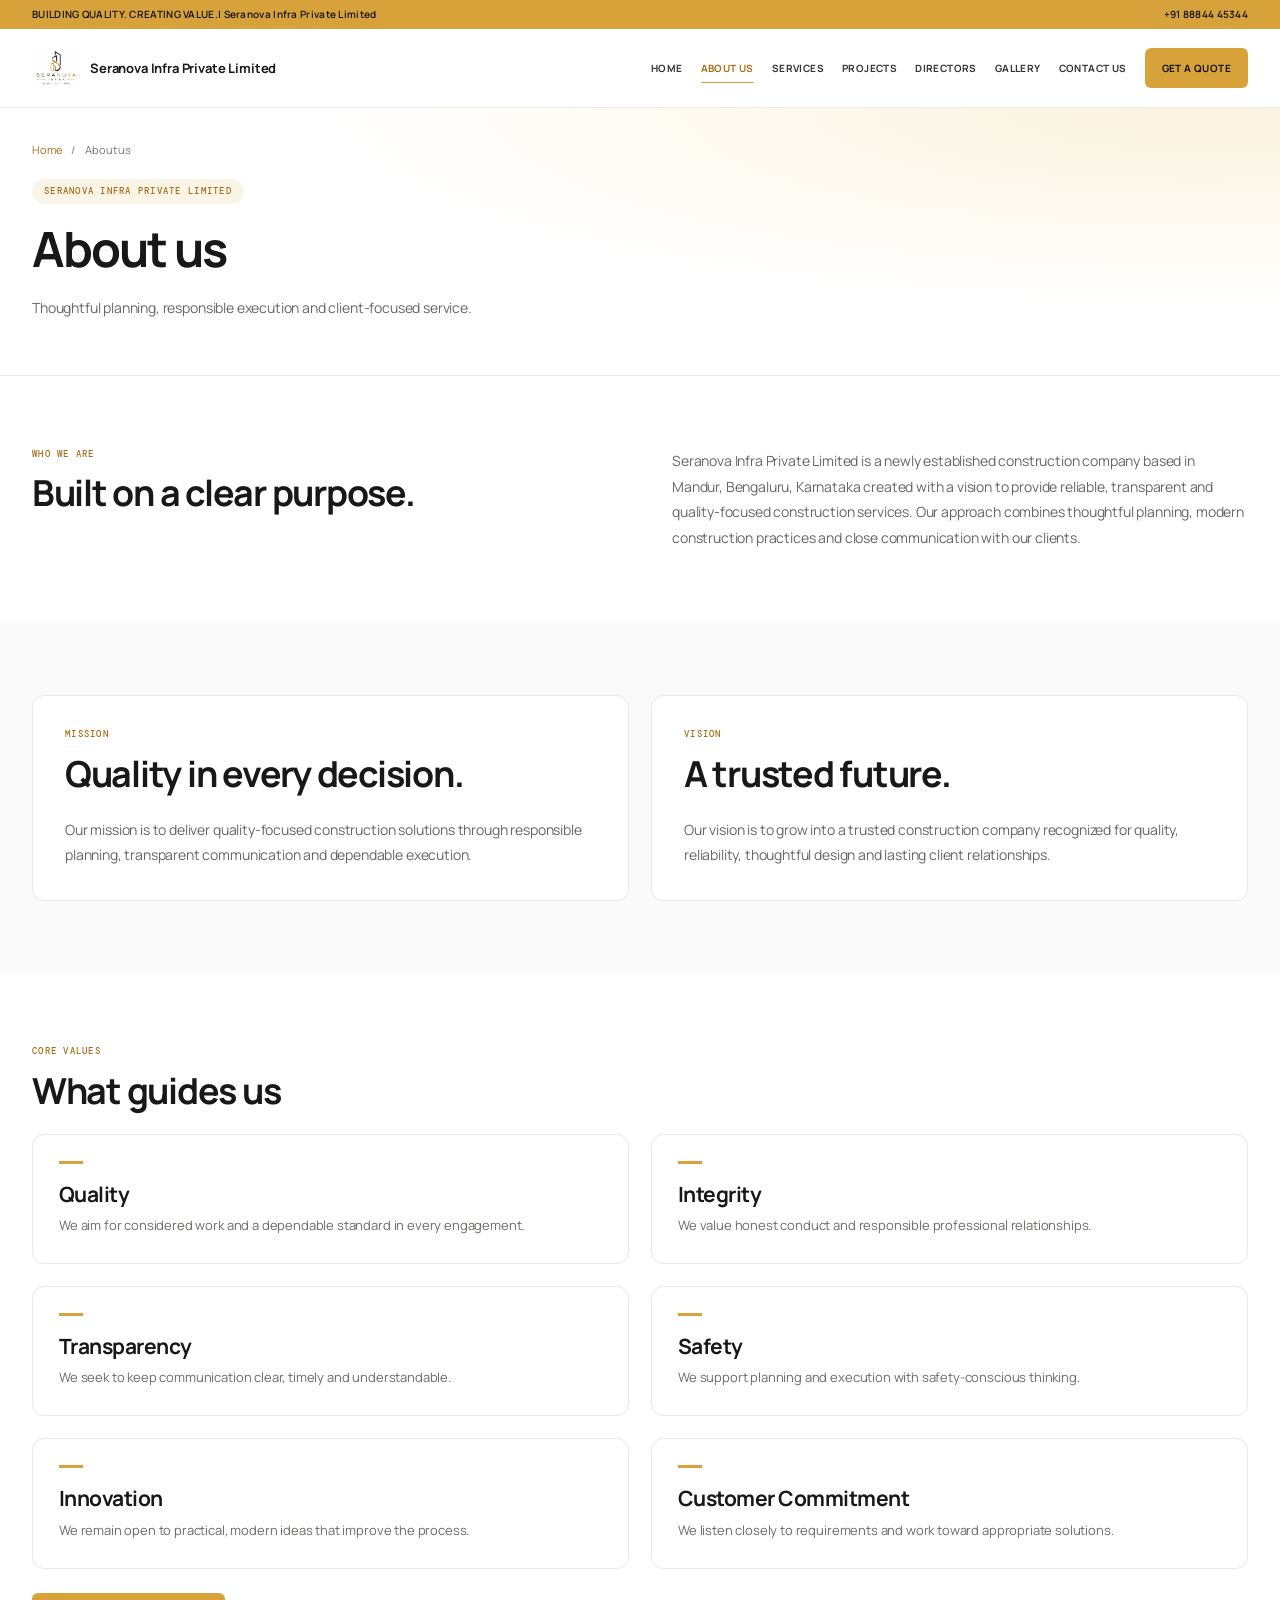
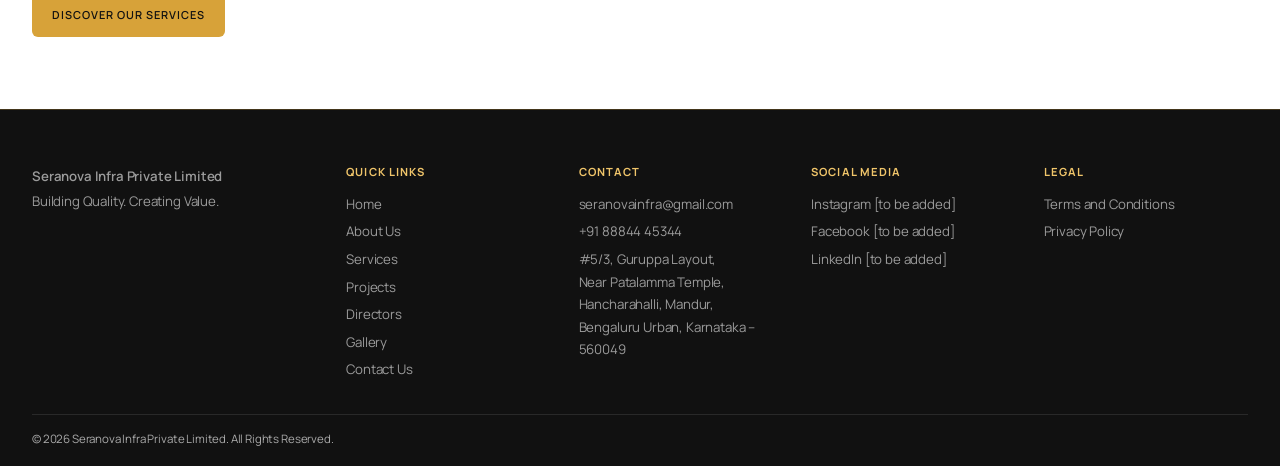
==== commit 33df2199: "mc" ====
--- a/about.html
+++ b/about.html
@@ -43,7 +43,7 @@
             "legalName": "Seranova Infra Private Limited",
             "url": "https://seranova-web-phi.vercel.app/",
             "logo": "https://seranova-web-phi.vercel.app/favicon.jpeg",
-            "telephone": "+919108838899",
+            "telephone": "+918884445344",
             "email": "seranovainfra@gmail.com",
             "address": {
               "@type": "PostalAddress",
@@ -83,9 +83,15 @@
     </script>
   </head>
 
-  <body>
+  <body class="site-theme inner-page about-page">
     <!-- Header -->
     <header class="header">
+      <div class="home-topbar">
+        <div class="wrap">
+          <span>BUILDING QUALITY. CREATING VALUE.| Seranova Infra Private Limited</span
+          ><a href="tel:+918884445344">+91 88844 45344</a>
+        </div>
+      </div>
       <nav class="nav wrap" aria-label="Main navigation">
         <a class="brand" href="index.html">
           <img
@@ -95,34 +101,28 @@
           />
           <span>Seranova Infra Private Limited</span>
         </a>
-
+        <!-- Mobile Menu -->
         <button
           class="menu"
           aria-label="Toggle navigation"
           aria-expanded="false"
+          type="button"
+          aria-controls="main-navigation"
         >
           ☰
         </button>
-
-        <div class="links">
-          <a href="index.html"> HOME </a>
-
-          <a href="about.html" aria-current="page"> ABOUT US </a>
-
-          <a href="services.html"> SERVICES </a>
-
-          <a href="projects.html"> PROJECTS </a>
-
-          <a href="directors.html"> DIRECTORS </a>
-
-          <a href="gallery.html"> GALLERY </a>
-
-          <a href="contact.html"> CONTACT US </a>
-
-          <a class="btn" href="contact.html"> GET A QUOTE </a>
-        </div>
-
-        <a class="btn" href="contact.html"> GET A QUOTE </a>
+        <!-- Navigation Links -->
+        <div class="links" id="main-navigation">
+          <a href="index.html">HOME</a>
+          <a href="about.html" aria-current="page">ABOUT US</a>
+          <a href="services.html">SERVICES</a>
+          <a href="projects.html">PROJECTS</a>
+          <a href="directors.html">DIRECTORS</a>
+          <a href="gallery.html">GALLERY</a>
+          <a href="contact.html">CONTACT US</a>
+          <a class="btn" href="contact.html#contact-form">GET A QUOTE</a>
+        </div>
+        <a class="btn" href="contact.html#contact-form">GET A QUOTE</a>
       </nav>
     </header>
 
@@ -131,6 +131,10 @@
       <!-- Page Hero -->
       <section class="page-hero">
         <div class="wrap">
+          <nav class="page-breadcrumb" aria-label="Breadcrumb">
+            <a href="index.html">Home</a><span aria-hidden="true">/</span
+            ><span aria-current="page">About us</span>
+          </nav>
           <p class="eyebrow">Seranova Infra Private Limited</p>
 
           <h1 class="title">About us</h1>
@@ -271,17 +275,13 @@
           <!-- Company -->
           <div>
             <a class="brand" href="index.html">
-              <i class="mark"></i>
-              Seranova Infra Private Limited
-            </a>
-
+              <i class="mark"></i> Seranova Infra Private Limited</a
+            >
             <p>Building Quality. Creating Value.</p>
           </div>
-
           <!-- Quick Links -->
           <div>
             <h4>QUICK LINKS</h4>
-
             <a href="index.html">Home</a>
             <a href="about.html">About Us</a>
             <a href="services.html">Services</a>
@@ -290,51 +290,48 @@
             <a href="gallery.html">Gallery</a>
             <a href="contact.html">Contact Us</a>
           </div>
-
           <!-- Contact -->
           <div>
             <h4>CONTACT</h4>
-
-            <a
-              href="https://mail.google.com/mail/?view=cm&amp;fs=1&amp;to=seranovainfra@gmail.com"
-              target="_blank"
-              rel="noopener noreferrer"
-              class="footer-email"
-            >
-              seranovainfra@gmail.com
-            </a>
-            <a href="tel:+919108838899" class="footer-phone">
-              +91 91088 38899
-            </a>
             <p>
               <a
-                href="https://www.google.com/maps/search/?api=1&amp;query=%235%2F3%2C+Guruppa+Layout%2C+Near+Patalamma+Temple%2C+Hancharahalli%2C+Mandur%2C+Bengaluru+Urban%2C+Karnataka+%E2%80%93+560049"
-                class="footer-address"
+                class="footer-email"
+                href="https://mail.google.com/mail/?view=cm&amp;fs=1&amp;to=seranovainfra@gmail.com"
                 target="_blank"
                 rel="noopener noreferrer"
-                >#5/3, Guruppa Layout, Near Patalamma Temple, Hancharahalli,
-                Mandur, Bengaluru Urban, Karnataka – 560049</a
+                >seranovainfra@gmail.com</a
               >
             </p>
-          </div>
-
+            <p>
+              <a class="footer-phone" href="tel:+918884445344"
+                >+91 88844 45344</a
+              >
+            </p>
+            <p>
+              <a
+                class="footer-address"
+                href="https://www.google.com/maps/search/?api=1&amp;query=%235%2F3%2C+Guruppa+Layout%2C+Near+Patalamma+Temple%2C+Hancharahalli%2C+Mandur%2C+Bengaluru+Urban%2C+Karnataka+560049"
+                target="_blank"
+                rel="noopener noreferrer"
+                >#5/3, Guruppa Layout,<br />Near Patalamma Temple,<br />Hancharahalli,
+                Mandur,<br />Bengaluru Urban, Karnataka – 560049</a
+              >
+            </p>
+          </div>
           <!-- Social Media -->
           <div>
             <h4>SOCIAL MEDIA</h4>
-
             <p>Instagram [to be added]</p>
             <p>Facebook [to be added]</p>
             <p>LinkedIn [to be added]</p>
           </div>
-
           <div>
             <h4>LEGAL</h4>
-
             <a href="/terms-and-conditions">Terms and Conditions</a>
             <a href="/privacy-policy">Privacy Policy</a>
           </div>
         </div>
-
+        <!-- Copyright -->
         <div class="copyright">
           © 2026 Seranova Infra Private Limited. All Rights Reserved.
         </div>
--- a/style.css
+++ b/style.css
@@ -1606,6 +1606,53 @@
 }
 
 /* =========================================================
+   CONTACT PAGE — INTERACTIVE GOOGLE MAP
+========================================================= */
+
+.map.contact-map {
+  width: 100%;
+  max-width: 960px;
+  margin-inline: auto;
+  display: block;
+  min-height: 0;
+  overflow: hidden;
+  background: #eef0f2;
+  border: 1px solid var(--line);
+  border-radius: 12px;
+  box-shadow: var(--shadow);
+}
+
+.contact-map-frame {
+  display: block;
+  width: 100%;
+  height: 380px;
+  border: 0;
+}
+
+.contact-map-actions {
+  width: 100%;
+  max-width: 960px;
+  margin-inline: auto;
+  display: flex;
+  align-items: center;
+  justify-content: space-between;
+  gap: 20px;
+  margin-top: 18px;
+}
+
+.contact-map-actions p {
+  min-width: 0;
+  overflow-wrap: anywhere;
+  max-width: 760px;
+  margin: 0;
+  color: var(--muted);
+}
+
+.contact-map-actions .btn {
+  flex-shrink: 0;
+}
+
+/* =========================================================
    2. TABLET / MOBILE LAYOUT
 ========================================================= */
 
@@ -2174,6 +2221,38 @@
   }
 }
 
+/* Contact map: tablet and mobile sizing. */
+@media (max-width: 900px) {
+  .contact-map-frame {
+    height: 320px;
+  }
+}
+
+@media (max-width: 650px) {
+  .contact-map-frame {
+    height: 280px;
+  }
+
+  .contact-map-actions {
+    flex-direction: column;
+    align-items: stretch;
+    gap: 12px;
+    margin-top: 14px;
+  }
+
+  .contact-map-actions .btn {
+    width: 100%;
+    justify-content: center;
+    text-align: center;
+  }
+}
+
+@media (max-width: 380px) {
+  .contact-map-frame {
+    height: 240px;
+  }
+}
+
 /* =========================================================
    3A. PC FONT SIZES AND TYPOGRAPHY
 ========================================================= */
@@ -2532,6 +2611,18 @@
   font:
     600 0.85rem Manrope,
     sans-serif;
+}
+
+.contact-map-note {
+  margin: 12px 0 0;
+  color: var(--muted);
+}
+
+/* Contact-map address text. */
+.contact-map-actions p,
+.contact-map-note {
+  font-size: 0.9rem;
+  line-height: 1.7;
 }
 
 /* =========================================================
@@ -2691,3 +2782,1494 @@
     transform: translateX(calc(-50% - 12px));
   }
 }
+
+/* =========================================================
+   5. SITE THEME / HOMEPAGE — PC LAYOUT AND COLOURS
+   Scoped to .home-page; shared pages and the contact map retain
+   their existing styles. Glass is limited to the hero panels.
+========================================================= */
+.home-page {
+  background: #fff;
+  --cream: #fff;
+  --paper: #fff;
+}
+.site-theme .header {
+  background: #fff;
+  backdrop-filter: none;
+  border-bottom: 1px solid #eee;
+}
+.site-theme .home-topbar {
+  background: var(--gold);
+  color: #111;
+}
+.site-theme .home-topbar .wrap {
+  display: flex;
+  justify-content: space-between;
+  align-items: center;
+  gap: 16px;
+  min-height: 29px;
+}
+.site-theme .nav {
+  height: 78px;
+  gap: 18px;
+}
+.site-theme .header .brand {
+  color: #171717;
+  gap: 10px;
+  white-space: normal;
+}
+.site-theme .header .brand span {
+  max-width: 210px;
+}
+.site-theme .header .brand-logo {
+  width: 48px;
+  height: 48px;
+}
+.site-theme .links {
+  gap: 18px;
+}
+.site-theme .links a {
+  color: #333;
+}
+.site-theme .links a:hover,
+.site-theme .links a[aria-current="page"] {
+  color: var(--gold-dark);
+}
+.site-theme .header .btn {
+  background: var(--gold);
+  color: #111;
+  padding: 11px 16px;
+}
+.site-theme .menu {
+  color: #171717;
+}
+.home-page .hero {
+  min-height: 610px;
+  padding: 0;
+  background:
+    linear-gradient(
+      90deg,
+      rgba(9, 13, 12, 0.78),
+      rgba(9, 13, 12, 0.48) 53%,
+      rgba(9, 13, 12, 0.25)
+    ),
+    url("https://images.unsplash.com/photo-1600585154340-be6161a56a0c?auto=format&fit=crop&w=1920&q=85")
+      center 58% / cover no-repeat;
+}
+.home-page .hero::after {
+  display: none;
+}
+.home-page .hero .hero-grid {
+  width: min(var(--max), calc(100% - 64px));
+  padding: 62px 0 56px;
+  grid-template-columns: minmax(0, 1.5fr) minmax(320px, 0.8fr);
+  align-items: center;
+  gap: 64px;
+}
+.home-page .hero-content {
+  padding: 0;
+  max-width: 710px;
+}
+.home-page .hero-content .eyebrow {
+  display: inline-block;
+  color: #ffe2a2;
+  margin: 0 0 18px;
+  padding: 7px 12px;
+  border: 1px solid rgba(240, 197, 106, 0.4);
+  border-radius: 30px;
+  background: rgba(0, 0, 0, 0.25);
+}
+.home-page .hero-content h1 {
+  max-width: 710px;
+  margin: 0 0 18px;
+}
+.home-page .hero-content h1 span {
+  color: var(--gold-light);
+}
+.home-page .hero-tagline {
+  color: #fff;
+  margin: 0 0 12px;
+}
+.home-page .hero-description {
+  max-width: 530px;
+  color: rgba(255, 255, 255, 0.85);
+}
+.home-page .hero .actions {
+  gap: 12px;
+  margin-top: 26px;
+}
+.home-page .hero .btn {
+  background: var(--gold);
+  gap: 18px;
+}
+.home-page .hero .btn.ghost {
+  background: rgba(0, 0, 0, 0.12);
+  border-color: rgba(255, 255, 255, 0.5);
+}
+.home-page .hero .btn.ghost:hover {
+  background: #fff;
+  color: #111;
+}
+.home-page .hero-call {
+  color: #fff;
+  display: inline-flex;
+  align-items: center;
+  gap: 9px;
+  padding: 12px 4px;
+}
+.home-page .hero-features {
+  display: grid;
+  grid-template-columns: repeat(3, minmax(0, 1fr));
+  margin-top: 34px;
+  max-width: 560px;
+  background: rgba(255, 255, 255, 0.1);
+  border: 1px solid rgba(255, 255, 255, 0.2);
+  border-radius: 10px;
+  backdrop-filter: blur(12px);
+  -webkit-backdrop-filter: blur(12px);
+}
+.home-page .hero-features > div {
+  padding: 18px 12px;
+  text-align: center;
+}
+.home-page .hero-features > div + div {
+  border-left: 1px solid rgba(255, 255, 255, 0.18);
+}
+.home-page .hero-features b {
+  display: block;
+  color: var(--gold-light);
+  margin-bottom: 4px;
+}
+.home-page .hero-features span {
+  display: block;
+  color: #fff;
+}
+.home-page .hero-quote-card {
+  max-width: 390px;
+  justify-self: end;
+  padding: 26px;
+  transform: none;
+  background: rgba(26, 28, 24, 0.62);
+  border: 1px solid rgba(255, 255, 255, 0.28);
+  border-radius: 13px;
+  backdrop-filter: blur(16px);
+  -webkit-backdrop-filter: blur(16px);
+  box-shadow: 0 16px 40px rgba(0, 0, 0, 0.16);
+}
+.home-page .hero-quote-card .quote-eyebrow {
+  color: var(--gold-light);
+  margin: 0 0 10px;
+}
+.home-page .hero-quote-card h2 {
+  margin: 0 0 10px;
+}
+.home-page .hero-quote-card .quote-intro {
+  color: rgba(255, 255, 255, 0.9);
+  margin: 0 0 20px;
+}
+.home-page .hero-quote-form {
+  gap: 14px;
+  scroll-margin-top: 130px;
+}
+.home-page .quote-row {
+  grid-template-columns: minmax(0, 1fr) minmax(0, 1fr);
+  gap: 10px;
+}
+.home-page .quote-field {
+  min-width: 0;
+}
+.home-page .quote-field label {
+  color: #fff;
+}
+.home-page .quote-field input,
+.home-page .quote-field select {
+  height: 44px;
+  padding-inline: 11px;
+  background: #fff;
+}
+.home-page .quote-submit {
+  min-height: 46px;
+  background: var(--gold);
+}
+.home-page .quote-notes {
+  margin-top: 12px;
+  color: #fff;
+}
+.home-page .quote-status:empty {
+  display: none;
+}
+.home-page .quote-status.success {
+  color: #caffd5;
+}
+.home-page .quote-status.error {
+  color: #ffdcda;
+}
+.home-page main > section:not(.hero):not(.intro-panel) {
+  padding: 78px 0;
+}
+.home-page .title {
+  max-width: none;
+  margin: 0 0 16px;
+  color: #181818;
+}
+.home-page .eyebrow {
+  color: var(--gold-dark);
+}
+.home-page .home-centered {
+  text-align: center;
+  max-width: 730px;
+  margin: 0 auto 34px;
+}
+.home-page .home-centered .lead {
+  max-width: 650px;
+  margin-inline: auto;
+}
+.home-page .home-centered .eyebrow,
+.home-page .home-section-heading .eyebrow,
+.home-page .home-principles .eyebrow,
+.home-page .home-about .eyebrow,
+.home-page .home-faq .eyebrow {
+  display: inline-block;
+  padding: 6px 12px;
+  border-radius: 30px;
+  background: #fbf5e8;
+}
+.home-page .home-service-grid {
+  display: grid;
+  grid-template-columns: repeat(4, minmax(0, 1fr));
+  gap: 18px;
+}
+.home-page .home-service-card {
+  display: flex;
+  flex-direction: column;
+  min-width: 0;
+  padding: 27px 23px;
+  border: 1px solid #e9e9e9;
+  border-radius: 12px;
+  background: #fff;
+  box-shadow: 0 6px 22px rgba(0, 0, 0, 0.025);
+  transition:
+    transform 0.2s,
+    border-color 0.2s;
+}
+.home-page .home-service-card:hover {
+  border-color: var(--gold);
+  transform: translateY(-4px);
+}
+.home-page .service-card-top {
+  display: flex;
+  align-items: center;
+  justify-content: space-between;
+  margin-bottom: 27px;
+  color: #b38225;
+}
+.home-page .service-card-top svg {
+  width: 36px;
+  height: 36px;
+}
+.home-page .service-card-top span {
+  color: #aaa;
+}
+.home-page .home-service-card h3 {
+  margin: 0 0 10px;
+}
+.home-page .home-service-card p {
+  color: var(--muted);
+  margin: 0 0 25px;
+}
+.home-page .home-service-card .text-link {
+  justify-content: space-between;
+}
+.home-page .home-section-link {
+  text-align: center;
+  margin-top: 28px;
+}
+.home-page .text-link {
+  gap: 12px;
+}
+.home-page main > .home-packages {
+  background: #fafafa;
+}
+.home-page .packages {
+  gap: 18px;
+}
+.home-page .package {
+  min-width: 0;
+  padding: 28px 24px;
+  background: #fff;
+  border: 1px solid #e7e7e7;
+  border-radius: 12px;
+  box-shadow: none;
+}
+.home-page .package h3 {
+  margin: 6px 0 14px;
+}
+.home-page .package .price {
+  color: var(--gold-dark);
+  border-bottom: 1px solid #eee;
+  padding-bottom: 18px;
+  margin-bottom: 16px;
+}
+.home-page .package .text-link {
+  margin-top: 25px;
+}
+.home-page .home-featured-package {
+  border-color: var(--gold);
+  background: #fffdf7;
+}
+.home-page .note {
+  max-width: 900px;
+  margin: 24px auto 0;
+  text-align: center;
+}
+.home-page .home-section-heading {
+  display: flex;
+  justify-content: space-between;
+  align-items: end;
+  gap: 28px;
+  margin-bottom: 30px;
+}
+.home-page .home-section-heading .section-head {
+  margin-bottom: 0;
+  max-width: 740px;
+}
+.home-page .home-section-heading > .text-link {
+  flex-shrink: 0;
+  margin-bottom: 6px;
+}
+.home-page .home-gallery-grid {
+  display: grid;
+  grid-template-columns: repeat(3, minmax(0, 1fr));
+  gap: 22px;
+}
+.home-page .home-gallery-card {
+  display: block;
+  min-width: 0;
+  overflow: hidden;
+  border: 1px solid #e8e8e8;
+  border-radius: 12px;
+  background: #fff;
+}
+.home-page .gallery-photo {
+  height: 240px;
+  overflow: hidden;
+  background: #f2f2f2;
+}
+.home-page .gallery-photo img {
+  width: 100%;
+  height: 100%;
+  object-fit: cover;
+  display: block;
+  transition: transform 0.3s;
+}
+.home-page .home-gallery-card:hover img {
+  transform: scale(1.04);
+}
+.home-page .gallery-caption {
+  display: flex;
+  align-items: center;
+  justify-content: space-between;
+  gap: 12px;
+  padding: 20px;
+}
+.home-page .gallery-caption h3 {
+  margin: 7px 0 0;
+}
+.home-page .gallery-caption div > span {
+  color: var(--gold-dark);
+}
+.home-page .round-arrow {
+  display: grid;
+  place-items: center;
+  width: 34px;
+  height: 34px;
+  flex-shrink: 0;
+  background: #fbf5e8;
+  border-radius: 50%;
+  color: var(--gold-dark);
+}
+.home-page main > .home-principles {
+  background: #fafafa;
+}
+.home-page .home-principles .section-head {
+  margin-inline: auto;
+  text-align: center;
+}
+.home-page .principles {
+  border: 0;
+  border-radius: 0;
+  overflow: visible;
+  grid-template-columns: repeat(3, minmax(0, 1fr));
+  gap: 18px;
+}
+.home-page .principle {
+  background: #fff;
+  padding: 25px;
+  border: 1px solid #e9e9e9;
+  border-radius: 12px;
+  color: #181818;
+}
+.home-page .principle::before {
+  content: "";
+  display: block;
+  width: 25px;
+  height: 3px;
+  background: var(--gold);
+  margin-bottom: 18px;
+}
+.home-page .principle p {
+  color: var(--muted);
+  margin-bottom: 0;
+}
+.home-page .home-about-grid {
+  display: grid;
+  grid-template-columns: 1fr 1fr;
+  gap: 80px;
+  align-items: center;
+}
+.home-page .home-about .title span {
+  color: var(--gold-dark);
+}
+.home-page .home-about p:not(.eyebrow) {
+  color: var(--muted);
+}
+.home-page .home-about .text-link {
+  margin-top: 18px;
+}
+.home-page main > .home-cta {
+  background: #fff;
+  padding: 0 0 70px;
+  border: 0;
+}
+.home-page .home-cta .cta-row {
+  padding: 42px;
+  background: #151515;
+  border-radius: 14px;
+  gap: 40px;
+}
+.home-page .home-cta .title {
+  color: #fff;
+  max-width: 660px;
+}
+.home-page .home-cta .lead {
+  color: #bdbdbd;
+  margin-bottom: 0;
+}
+.home-page .home-cta .eyebrow {
+  color: var(--gold-light);
+}
+.home-page .home-cta .btn {
+  flex-shrink: 0;
+  gap: 12px;
+  background: var(--gold);
+}
+.home-page main > .home-faq {
+  padding-top: 0;
+}
+.home-page .home-faq-grid {
+  display: grid;
+  grid-template-columns: 0.8fr 1.2fr;
+  gap: 80px;
+  align-items: start;
+}
+.home-page .home-faq .section-head {
+  margin: 0;
+}
+.home-page .home-faq .text-link {
+  margin-top: 22px;
+}
+.home-page .faq-item {
+  border-bottom: 1px solid #e6e6e6;
+}
+.home-page .faq-item:first-child {
+  border-top: 1px solid #e6e6e6;
+}
+.home-page .faq-item summary {
+  display: flex;
+  align-items: center;
+  justify-content: space-between;
+  gap: 24px;
+  padding: 22px 0;
+  list-style: none;
+  cursor: pointer;
+}
+.home-page .faq-item summary::-webkit-details-marker {
+  display: none;
+}
+.home-page .faq-toggle {
+  position: relative;
+  width: 24px;
+  height: 24px;
+  flex-shrink: 0;
+  border: 1px solid #e7d5ad;
+  border-radius: 50%;
+}
+.home-page .faq-toggle::before,
+.home-page .faq-toggle::after {
+  content: "";
+  position: absolute;
+  width: 10px;
+  height: 1px;
+  top: 11px;
+  left: 6px;
+  background: var(--gold-dark);
+}
+.home-page .faq-toggle::after {
+  transform: rotate(90deg);
+}
+.home-page .faq-item[open] .faq-toggle::after {
+  transform: rotate(0deg);
+}
+.home-page .faq-item[open] summary {
+  color: var(--gold-dark);
+}
+.home-page .faq-answer p {
+  margin: 0;
+  padding: 0 32px 22px 0;
+  color: var(--muted);
+}
+.site-theme .footer {
+  background: #111;
+  padding-top: 52px;
+}
+.site-theme .footer .brand {
+  white-space: normal;
+}
+.site-theme .footer .copyright {
+  color: #aaa;
+}
+.site-theme :focus-visible {
+  outline: 2px solid var(--gold-dark);
+  outline-offset: 4px;
+}
+@supports not (
+  (backdrop-filter: blur(1px)) or (-webkit-backdrop-filter: blur(1px))
+) {
+  .home-page .hero-quote-card {
+    background: rgba(26, 28, 24, 0.92);
+  }
+  .home-page .hero-features {
+    background: rgba(26, 28, 24, 0.8);
+  }
+}
+
+/* =========================================================
+   5B. HOMEPAGE — TABLET AND MOBILE LAYOUT
+========================================================= */
+@media (max-width: 1100px) {
+  .site-theme .nav {
+    height: 70px;
+  }
+  .site-theme .menu {
+    display: block;
+    margin-left: auto;
+  }
+  .site-theme .nav > .btn {
+    display: inline-flex;
+  }
+  .site-theme .links {
+    display: none;
+    position: absolute;
+    top: 100%;
+    left: 0;
+    right: 0;
+    padding: 18px 24px;
+    background: #fff;
+    border-bottom: 1px solid #ddd;
+    flex-direction: column;
+    align-items: stretch;
+    gap: 9px;
+  }
+  .site-theme .links.open {
+    display: flex;
+  }
+  .site-theme .links a {
+    padding: 10px;
+  }
+  .home-page .hero .hero-grid {
+    width: calc(100% - 44px);
+    gap: 32px;
+    grid-template-columns: minmax(0, 1.2fr) minmax(300px, 0.9fr);
+  }
+  .home-page .home-service-grid,
+  .home-page .packages {
+    grid-template-columns: repeat(2, minmax(0, 1fr));
+  }
+  .home-page .home-cta .cta-row {
+    align-items: flex-start;
+    flex-direction: column;
+    gap: 24px;
+  }
+}
+@media (max-width: 800px) {
+  .home-page .hero .hero-grid {
+    grid-template-columns: minmax(0, 1fr);
+    padding: 48px 0;
+    gap: 32px;
+  }
+  .home-page .hero-content {
+    max-width: 650px;
+  }
+  .home-page .hero-quote-card {
+    max-width: 580px;
+    justify-self: start;
+  }
+  .home-page .hero-features {
+    max-width: 580px;
+  }
+  .home-page .home-gallery-grid {
+    grid-template-columns: repeat(2, minmax(0, 1fr));
+  }
+  .home-page .home-gallery-card:last-child {
+    grid-column: 1/-1;
+    max-width: 580px;
+    width: 100%;
+    justify-self: center;
+  }
+  .home-page .principles {
+    grid-template-columns: repeat(2, minmax(0, 1fr));
+  }
+  .home-page .home-about-grid,
+  .home-page .home-faq-grid {
+    grid-template-columns: minmax(0, 1fr);
+    gap: 28px;
+  }
+}
+@media (max-width: 650px) {
+  .home-page .hero .hero-grid {
+    width: calc(100% - 32px);
+    padding: 38px 0;
+    gap: 26px;
+  }
+  .site-theme .home-topbar .wrap {
+    width: calc(100% - 32px);
+    gap: 12px;
+  }
+  .site-theme .home-topbar .wrap > span {
+    max-width: 180px;
+  }
+  .site-theme .nav {
+    gap: 10px;
+  }
+  .site-theme .header .brand {
+    gap: 8px;
+  }
+  .site-theme .header .brand span {
+    max-width: 170px;
+    overflow: visible;
+    white-space: normal;
+  }
+  .site-theme .header .brand-logo {
+    width: 36px;
+    height: 36px;
+  }
+  .site-theme .nav > .btn {
+    display: none;
+  }
+  .home-page .hero .actions {
+    gap: 10px;
+    margin-top: 22px;
+  }
+  .home-page .hero .btn {
+    padding: 12px 14px;
+  }
+  .home-page .hero-features {
+    margin-top: 26px;
+  }
+  .home-page .hero-features > div {
+    padding: 14px 7px;
+  }
+  .home-page .hero-quote-card {
+    max-width: none;
+    width: 100%;
+    padding: 22px;
+  }
+  .home-page .quote-row {
+    grid-template-columns: minmax(0, 1fr);
+  }
+  .home-page .quote-field input,
+  .home-page .quote-field select {
+    height: 46px;
+  }
+  .home-page main > section:not(.hero):not(.intro-panel) {
+    padding: 48px 0;
+  }
+  .home-page .home-centered {
+    margin-bottom: 26px;
+  }
+  .home-page .home-service-grid,
+  .home-page .packages,
+  .home-page .home-gallery-grid,
+  .home-page .principles {
+    grid-template-columns: minmax(0, 1fr);
+    gap: 16px;
+  }
+  .home-page .home-service-card {
+    padding: 24px;
+  }
+  .home-page .service-card-top {
+    margin-bottom: 20px;
+  }
+  .home-page .home-section-heading {
+    flex-direction: column;
+    align-items: flex-start;
+    gap: 12px;
+    margin-bottom: 24px;
+  }
+  .home-page .home-gallery-card:last-child {
+    grid-column: auto;
+  }
+  .home-page .gallery-photo {
+    height: 235px;
+  }
+  .home-page .home-about-grid,
+  .home-page .home-faq-grid {
+    gap: 24px;
+  }
+  .home-page main > .home-cta {
+    padding: 0 0 48px;
+  }
+  .home-page .home-cta .cta-row {
+    padding: 28px 24px;
+  }
+  .home-page .home-cta .btn {
+    width: 100%;
+    white-space: normal;
+  }
+  .home-page main > .home-faq {
+    padding-top: 0;
+  }
+  .home-page .faq-item summary {
+    gap: 16px;
+    padding-block: 20px;
+  }
+  .home-page .faq-answer p {
+    padding-right: 0;
+  }
+  .site-theme .footer {
+    padding-top: 38px;
+  }
+}
+
+/* =========================================================
+   5C. HOMEPAGE — FONT SIZES (PC, THEN MOBILE)
+========================================================= */
+.home-page {
+  font-family: Manrope, Arial, sans-serif;
+}
+.site-theme .home-topbar {
+  font-size: 10px;
+  font-weight: 600;
+  letter-spacing: 0.03em;
+}
+.site-theme .header .brand {
+  font-size: 13px;
+  font-weight: 700;
+  line-height: 1.4;
+}
+.site-theme .links a,
+.site-theme .header .btn {
+  font-size: 10px;
+  font-weight: 700;
+  letter-spacing: 0.04em;
+}
+.home-page .hero-content h1 {
+  font-family: Manrope, Arial, sans-serif;
+  font-size: clamp(38px, 4.3vw, 62px);
+  font-weight: 700;
+  line-height: 1.12;
+  letter-spacing: -0.045em;
+}
+.home-page .hero-content .eyebrow {
+  font-size: 10px;
+  font-weight: 500;
+  letter-spacing: 0.1em;
+}
+.home-page .hero-tagline {
+  font-size: 19px;
+  font-weight: 600;
+  line-height: 1.4;
+}
+.home-page .hero-description {
+  font-size: 14px;
+  line-height: 1.75;
+}
+.home-page .hero .btn,
+.home-page .hero-call {
+  font-size: 10px;
+  font-weight: 700;
+  letter-spacing: 0.05em;
+}
+.home-page .hero-features b {
+  font-size: 21px;
+  line-height: 1.2;
+}
+.home-page .hero-features span {
+  font-size: 10px;
+  line-height: 1.5;
+}
+.home-page .hero-quote-card h2 {
+  font-family: Manrope, Arial, sans-serif;
+  font-size: 23px;
+  font-weight: 700;
+  line-height: 1.25;
+  letter-spacing: -0.02em;
+}
+.home-page .hero-quote-card .quote-eyebrow {
+  font-size: 9px;
+  letter-spacing: 0.14em;
+}
+.home-page .hero-quote-card .quote-intro {
+  font-size: 12px;
+  line-height: 1.6;
+}
+.home-page .quote-field label {
+  font-size: 9px;
+  font-weight: 600;
+  letter-spacing: 0.08em;
+}
+.home-page .quote-field input,
+.home-page .quote-field select {
+  font-size: 13px;
+}
+.home-page .quote-submit {
+  font-size: 10px;
+  font-weight: 700;
+  letter-spacing: 0.08em;
+}
+.home-page .quote-notes,
+.home-page .quote-status {
+  font-size: 10px;
+  line-height: 1.7;
+}
+.home-page .title {
+  font-family: Manrope, Arial, sans-serif;
+  font-size: clamp(27px, 2.8vw, 38px);
+  font-weight: 700;
+  line-height: 1.22;
+  letter-spacing: -0.035em;
+}
+.home-page .lead {
+  font-size: 14px;
+  line-height: 1.8;
+}
+.home-page .eyebrow {
+  font-size: 9px;
+  letter-spacing: 0.14em;
+}
+.home-page .home-service-card h3,
+.home-page .package h3 {
+  font-family: Manrope, Arial, sans-serif;
+  font-size: 19px;
+  font-weight: 700;
+  line-height: 1.35;
+  letter-spacing: -0.025em;
+}
+.home-page .home-service-card p,
+.home-page .package p:not(.eyebrow):not(.price),
+.home-page .principle p,
+.home-page .home-about p:not(.eyebrow) {
+  font-size: 13px;
+  line-height: 1.8;
+}
+.home-page .service-card-top span {
+  font-size: 11px;
+}
+.home-page .text-link {
+  font-size: 11px;
+  font-weight: 600;
+}
+.home-page .package .price {
+  font-size: 14px;
+  font-weight: 600;
+}
+.home-page .note {
+  font-size: 11px;
+  line-height: 1.8;
+}
+.home-page .gallery-caption div > span {
+  font-size: 9px;
+  font-weight: 600;
+  letter-spacing: 0.1em;
+}
+.home-page .gallery-caption h3 {
+  font-family: Manrope, Arial, sans-serif;
+  font-size: 15px;
+  font-weight: 700;
+  line-height: 1.4;
+}
+.home-page .principle b {
+  font-family: Manrope, Arial, sans-serif;
+  font-size: 15px;
+  font-weight: 700;
+}
+.home-page .home-cta .btn {
+  font-size: 10px;
+  font-weight: 700;
+}
+.home-page .faq-item summary {
+  font-size: 14px;
+  font-weight: 600;
+  line-height: 1.6;
+}
+.home-page .faq-answer p {
+  font-size: 13px;
+  line-height: 1.8;
+}
+@media (max-width: 1100px) {
+  .site-theme .links a {
+    font-size: 12px;
+  }
+}
+@media (max-width: 650px) {
+  .site-theme .home-topbar {
+    font-size: 9px;
+  }
+  .site-theme .header .brand {
+    font-size: 11px;
+  }
+  .home-page .hero-content h1 {
+    font-size: clamp(34px, 9.2vw, 47px);
+    line-height: 1.13;
+  }
+  .home-page .hero-content .eyebrow {
+    font-size: 8px;
+  }
+  .home-page .hero-tagline {
+    font-size: 16px;
+  }
+  .home-page .hero-description {
+    font-size: 13px;
+  }
+  .home-page .hero-features b {
+    font-size: 17px;
+  }
+  .home-page .hero-features span {
+    font-size: 9px;
+  }
+  .home-page .hero-quote-card h2 {
+    font-size: 22px;
+  }
+  .home-page .quote-field input,
+  .home-page .quote-field select {
+    font-size: 16px;
+  }
+  .home-page .quote-field label {
+    font-size: 10px;
+  }
+  .home-page .quote-submit {
+    font-size: 11px;
+  }
+  .home-page .title {
+    font-size: 28px;
+  }
+  .home-page .lead {
+    font-size: 13px;
+  }
+  .home-page .faq-item summary {
+    font-size: 13px;
+  }
+}
+@media (prefers-reduced-motion: reduce) {
+  .home-page .brand-track {
+    animation: none;
+  }
+  .home-page .home-service-card,
+  .home-page .gallery-photo img {
+    transition: none;
+  }
+}
+
+/* =========================================================
+   6. SHARED INNER PAGES — PC LAYOUT AND COLOURS
+========================================================= */
+.site-theme {
+  background: #fff;
+  --cream: #fff;
+  --paper: #fff;
+  font-family: Manrope, Arial, sans-serif;
+}
+.site-theme .btn {
+  background: var(--gold);
+  gap: 12px;
+}
+.site-theme .btn.ghost {
+  background: transparent;
+  border-color: var(--gold);
+  color: var(--gold-dark);
+}
+.site-theme .btn.ghost:hover {
+  background: #151515;
+  border-color: #151515;
+  color: #fff;
+}
+.inner-page main > section {
+  padding: 72px 0;
+}
+.inner-page main > .page-hero {
+  padding: 34px 0 54px;
+  background:
+    radial-gradient(ellipse at 94% 0%, #fbf3df, transparent 52%), #fff;
+  border-bottom: 1px solid #e9e9e9;
+  color: #181818;
+}
+.inner-page .page-hero .title {
+  color: #181818;
+  max-width: 850px;
+  margin: 15px 0;
+}
+.inner-page .page-hero p:not(.eyebrow) {
+  max-width: 700px;
+  color: #666;
+}
+.inner-page .page-hero .eyebrow {
+  display: inline-block;
+  color: var(--gold-dark);
+  background: #fbf5e8;
+  border-radius: 30px;
+  padding: 6px 12px;
+  margin-top: 20px;
+}
+.inner-page .page-breadcrumb {
+  display: flex;
+  align-items: center;
+  flex-wrap: wrap;
+  gap: 10px;
+  color: #777;
+}
+.inner-page .page-breadcrumb a {
+  color: var(--gold-dark);
+}
+.inner-page .page-breadcrumb a:hover {
+  text-decoration: underline;
+}
+.inner-page .title {
+  color: #181818;
+  margin: 0 0 20px;
+}
+.inner-page .eyebrow {
+  color: var(--gold-dark);
+}
+.inner-page .lead {
+  color: #666;
+}
+.inner-page main > section:nth-child(2n + 3),
+.inner-page main > .dark {
+  background: #fafafa;
+  color: #181818;
+}
+.inner-page .dark .title {
+  color: #181818;
+}
+.inner-page .dark .eyebrow {
+  color: var(--gold-dark);
+}
+.inner-page .dark .lead {
+  color: #666;
+}
+.inner-page .split {
+  align-items: start;
+  gap: 64px;
+}
+.inner-page .grid2 {
+  gap: 22px;
+}
+.inner-page .dark .grid2 > div {
+  padding: 32px;
+  background: #fff;
+  border: 1px solid #e8e8e8;
+  border-radius: 12px;
+}
+.inner-page .value {
+  background: #fff;
+  border: 1px solid #e8e8e8;
+  border-radius: 12px;
+  padding: 26px;
+}
+.inner-page .value h3::before {
+  content: "";
+  display: block;
+  height: 3px;
+  width: 24px;
+  margin-bottom: 16px;
+  background: var(--gold);
+}
+.inner-page .service-grid {
+  gap: 20px;
+}
+.inner-page .service {
+  min-width: 0;
+  min-height: 210px;
+  padding: 28px;
+  border: 1px solid #e8e8e8;
+  border-radius: 12px;
+  box-shadow: 0 6px 22px rgba(0, 0, 0, 0.025);
+}
+.inner-page .service:hover {
+  border-color: var(--gold);
+}
+.inner-page .detail {
+  padding: 30px;
+  border-radius: 12px;
+  border-color: #e8e8e8;
+  margin-top: 24px;
+  box-shadow: 0 6px 22px rgba(0, 0, 0, 0.025);
+}
+.inner-page .detail-top {
+  align-items: center;
+  padding-bottom: 20px;
+}
+.inner-page .detail-top .price {
+  color: var(--gold-dark);
+  margin: 0;
+}
+.inner-page .specs {
+  gap: 0 24px;
+}
+.inner-page .spec {
+  min-width: 0;
+  align-items: start;
+  padding: 12px 0;
+  gap: 12px;
+}
+.inner-page .spec > * {
+  min-width: 0;
+  overflow-wrap: anywhere;
+}
+.inner-page .project-grid {
+  gap: 22px;
+}
+.inner-page .placeholder-card,
+.inner-page .director {
+  min-width: 0;
+  border-radius: 12px;
+  border-color: #e8e8e8;
+  box-shadow: 0 6px 22px rgba(0, 0, 0, 0.025);
+}
+.inner-page .ph-img {
+  padding: 20px;
+  text-align: center;
+  background: linear-gradient(135deg, #f9f5eb, #f0e7d5);
+  color: #8f6926;
+}
+.inner-page .card-copy {
+  padding: 24px;
+}
+.inner-page .empty {
+  padding: 28px;
+  border-radius: 12px;
+  background: #fff;
+  border-color: #e8e8e8;
+  border-left-color: var(--gold);
+}
+.inner-page .leadership {
+  grid-template-columns: repeat(3, minmax(0, 1fr));
+  gap: 24px;
+}
+.inner-page .portrait {
+  aspect-ratio: 4/3;
+  background: linear-gradient(135deg, #f9f5eb, #f0e7d5);
+  color: #8f6926;
+  border-bottom: 1px solid #eee;
+}
+.inner-page .director .card-copy {
+  padding: 24px;
+}
+.inner-page .director .role {
+  color: var(--gold-dark);
+}
+.inner-page .seranova-gallery-tabs {
+  gap: 10px;
+  margin-bottom: 28px;
+}
+.inner-page .seranova-gallery-filter {
+  padding: 11px 17px;
+  border-radius: 30px;
+  border-color: #e5e5e5;
+}
+.inner-page .seranova-gallery-filter.active,
+.inner-page .seranova-gallery-filter:hover {
+  background: var(--gold);
+  border-color: var(--gold);
+  color: #111;
+}
+.inner-page .seranova-gallery-grid {
+  gap: 22px;
+}
+.inner-page .seranova-gallery-card {
+  border-radius: 12px;
+  border: 1px solid #e8e8e8;
+  background: #f5f5f5;
+}
+.inner-page .seranova-gallery-card img {
+  height: 290px;
+}
+.inner-page .contact-layout {
+  gap: 28px;
+  grid-template-columns: minmax(0, 1.2fr) minmax(0, 0.8fr);
+  align-items: start;
+}
+.inner-page .form {
+  min-width: 0;
+  border-color: #e8e8e8;
+  border-radius: 12px;
+  padding: 32px;
+  box-shadow: 0 6px 22px rgba(0, 0, 0, 0.025);
+}
+.inner-page .contact-layout > aside {
+  min-width: 0;
+  padding: 32px;
+  background: #fff;
+  border: 1px solid #e8e8e8;
+  border-radius: 12px;
+}
+.inner-page .field input,
+.inner-page .field textarea {
+  border-radius: 7px;
+  min-width: 0;
+  border-color: #ddd;
+}
+.inner-page .contact-list a,
+.inner-page .contact-list span {
+  overflow-wrap: anywhere;
+}
+.inner-page .contact-list a:hover {
+  color: var(--gold-dark);
+}
+.inner-page .contact-map-actions {
+  gap: 20px;
+}
+.inner-page .legal-content {
+  max-width: 900px;
+  padding: 36px;
+  background: #fff;
+  border: 1px solid #e8e8e8;
+  border-radius: 12px;
+}
+.inner-page .legal-content h2 {
+  margin: 30px 0 12px;
+  color: #181818;
+  padding-top: 24px;
+  border-top: 1px solid #eee;
+}
+.inner-page .legal-content h2:first-child {
+  margin-top: 0;
+  padding-top: 0;
+  border-top: 0;
+}
+.inner-page .legal-content p {
+  color: #666;
+  max-width: none;
+}
+.inner-page .legal-content a {
+  color: var(--gold-dark);
+}
+
+/* =========================================================
+   6B. INNER PAGES — TABLET AND MOBILE LAYOUT
+========================================================= */
+@media (max-width: 1000px) {
+  .inner-page .service-grid,
+  .inner-page .project-grid,
+  .inner-page .leadership {
+    grid-template-columns: repeat(2, minmax(0, 1fr));
+  }
+  .inner-page .specs {
+    grid-template-columns: repeat(2, minmax(0, 1fr));
+  }
+  .inner-page .split {
+    gap: 32px;
+  }
+  .inner-page .form,
+  .inner-page .contact-layout > aside {
+    padding: 26px;
+  }
+}
+@media (max-width: 800px) {
+  .inner-page .split,
+  .inner-page .contact-layout {
+    grid-template-columns: minmax(0, 1fr);
+  }
+  .inner-page .contact-layout {
+    gap: 22px;
+  }
+  .inner-page .seranova-gallery-grid {
+    grid-template-columns: repeat(2, minmax(0, 1fr));
+  }
+}
+@media (max-width: 650px) {
+  .inner-page main > section {
+    padding: 46px 0;
+  }
+  .inner-page main > .page-hero {
+    padding: 24px 0 38px;
+  }
+  .inner-page .page-hero .eyebrow {
+    margin-top: 16px;
+  }
+  .inner-page .service-grid,
+  .inner-page .project-grid,
+  .inner-page .leadership,
+  .inner-page .grid2,
+  .inner-page .specs,
+  .inner-page .seranova-gallery-grid {
+    grid-template-columns: minmax(0, 1fr);
+  }
+  .inner-page .service-grid,
+  .inner-page .project-grid,
+  .inner-page .leadership,
+  .inner-page .grid2 {
+    gap: 18px;
+  }
+  .inner-page .service,
+  .inner-page .value,
+  .inner-page .dark .grid2 > div {
+    padding: 24px;
+  }
+  .inner-page .service {
+    min-height: 0;
+  }
+  .inner-page .detail,
+  .inner-page .form,
+  .inner-page .contact-layout > aside {
+    padding: 24px 20px;
+  }
+  .inner-page .detail-top {
+    flex-direction: column;
+    align-items: flex-start;
+    gap: 10px;
+  }
+  .inner-page .specs {
+    gap: 0;
+  }
+  .inner-page .seranova-gallery-tabs {
+    gap: 8px;
+  }
+  .inner-page .seranova-gallery-filter {
+    padding: 10px 12px;
+  }
+  .inner-page .seranova-gallery-card img {
+    height: 260px;
+  }
+  .inner-page .contact-map-actions {
+    flex-direction: column;
+    align-items: stretch;
+    gap: 12px;
+  }
+  .inner-page .contact-map-actions .btn,
+  .inner-page .form > .btn {
+    width: 100%;
+  }
+  .inner-page .legal-content {
+    padding: 24px 20px;
+  }
+}
+
+/* =========================================================
+   6C. INNER PAGES — FONT SIZES (PC, THEN MOBILE)
+========================================================= */
+.inner-page .page-breadcrumb {
+  font-size: 11px;
+  line-height: 1.5;
+}
+.inner-page .title {
+  font-family: Manrope, Arial, sans-serif;
+  font-size: clamp(27px, 2.8vw, 38px);
+  font-weight: 700;
+  line-height: 1.25;
+  letter-spacing: -0.035em;
+}
+.inner-page .page-hero .title {
+  font-size: clamp(36px, 3.8vw, 52px);
+  letter-spacing: -0.04em;
+}
+.inner-page .eyebrow {
+  font-size: 9px;
+  line-height: 1.5;
+  letter-spacing: 0.14em;
+}
+.inner-page .lead,
+.inner-page .page-hero p:not(.eyebrow) {
+  font-size: 14px;
+  line-height: 1.85;
+}
+.inner-page h3,
+.inner-page .value h3,
+.inner-page .detail h3,
+.inner-page .card-copy h3 {
+  font-family: Manrope, Arial, sans-serif;
+  font-size: 21px;
+  font-weight: 700;
+  line-height: 1.35;
+  letter-spacing: -0.025em;
+}
+.inner-page .service p,
+.inner-page .value p,
+.inner-page .empty,
+.inner-page .card-copy p,
+.inner-page .detail p,
+.inner-page .contact-list,
+.inner-page .legal-content p {
+  font-size: 13px;
+  line-height: 1.85;
+}
+.inner-page .btn,
+.inner-page .text-link {
+  font-size: 11px;
+  font-weight: 600;
+}
+.inner-page .spec {
+  font-size: 12px;
+  line-height: 1.65;
+}
+.inner-page .ph-img,
+.inner-page .portrait {
+  font-size: 11px;
+  letter-spacing: 0.08em;
+}
+.inner-page .seranova-gallery-filter {
+  font-size: 10px;
+  font-weight: 600;
+  letter-spacing: 0.06em;
+}
+.inner-page .field label,
+.inner-page .contact-list b {
+  font-size: 10px;
+  font-weight: 600;
+  letter-spacing: 0.08em;
+}
+.inner-page .field input,
+.inner-page .field textarea {
+  font-size: 14px;
+}
+.inner-page .legal-content h2 {
+  font-family: Manrope, Arial, sans-serif;
+  font-size: 20px;
+  font-weight: 700;
+  line-height: 1.4;
+}
+@media (max-width: 650px) {
+  .inner-page .title {
+    font-size: 28px;
+  }
+  .inner-page .page-hero .title {
+    font-size: 35px;
+  }
+  .inner-page .lead,
+  .inner-page .page-hero p:not(.eyebrow) {
+    font-size: 13px;
+  }
+  .inner-page h3,
+  .inner-page .value h3,
+  .inner-page .detail h3,
+  .inner-page .card-copy h3 {
+    font-size: 20px;
+  }
+  .inner-page .field input,
+  .inner-page .field textarea {
+    font-size: 16px;
+  }
+  .inner-page .legal-content h2 {
+    font-size: 18px;
+  }
+}
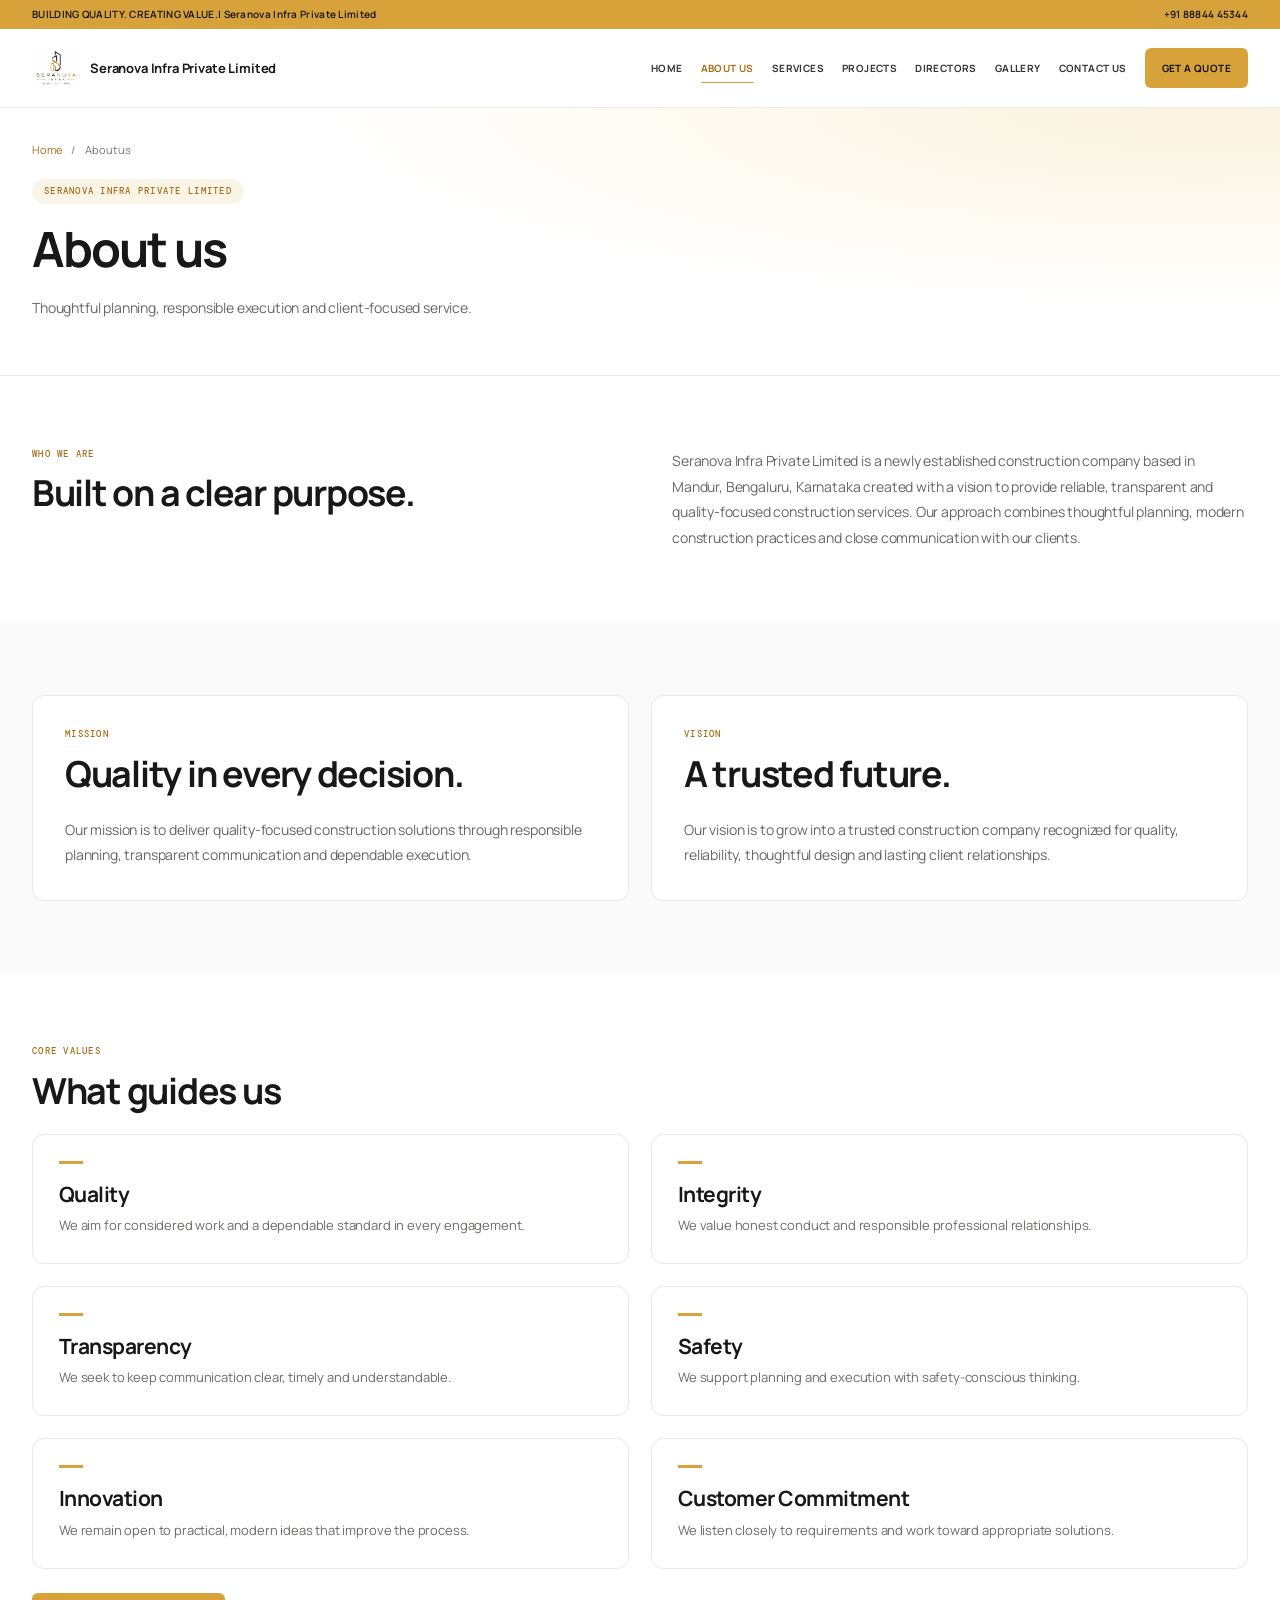
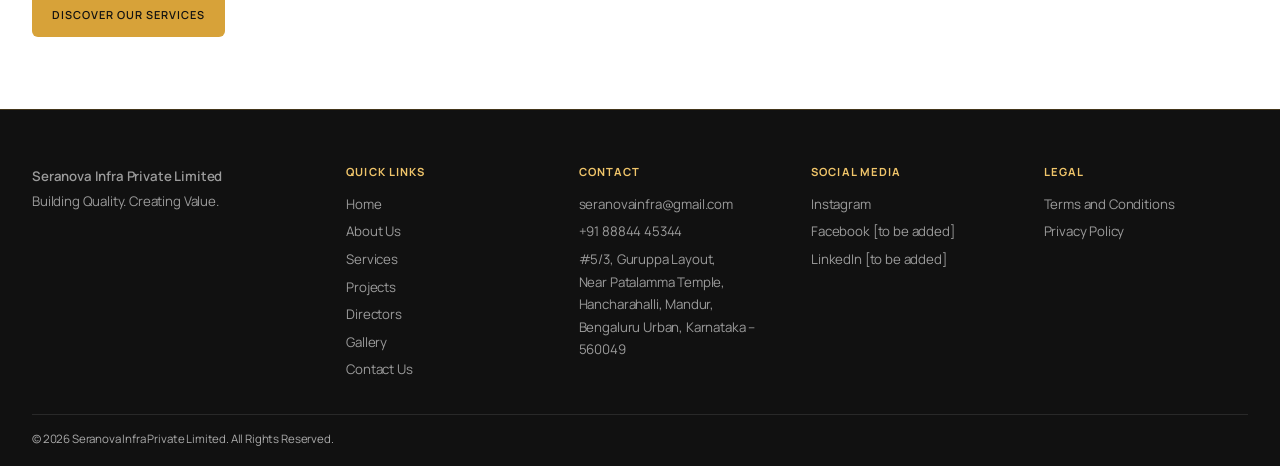
==== commit 450a454e: "instagram link added" ====
--- a/about.html
+++ b/about.html
@@ -321,7 +321,7 @@
           <!-- Social Media -->
           <div>
             <h4>SOCIAL MEDIA</h4>
-            <p>Instagram [to be added]</p>
+            <a href="https://www.instagram.com/seranovainfra/" target="_blank" rel="noopener noreferrer">Instagram</a>
             <p>Facebook [to be added]</p>
             <p>LinkedIn [to be added]</p>
           </div>
